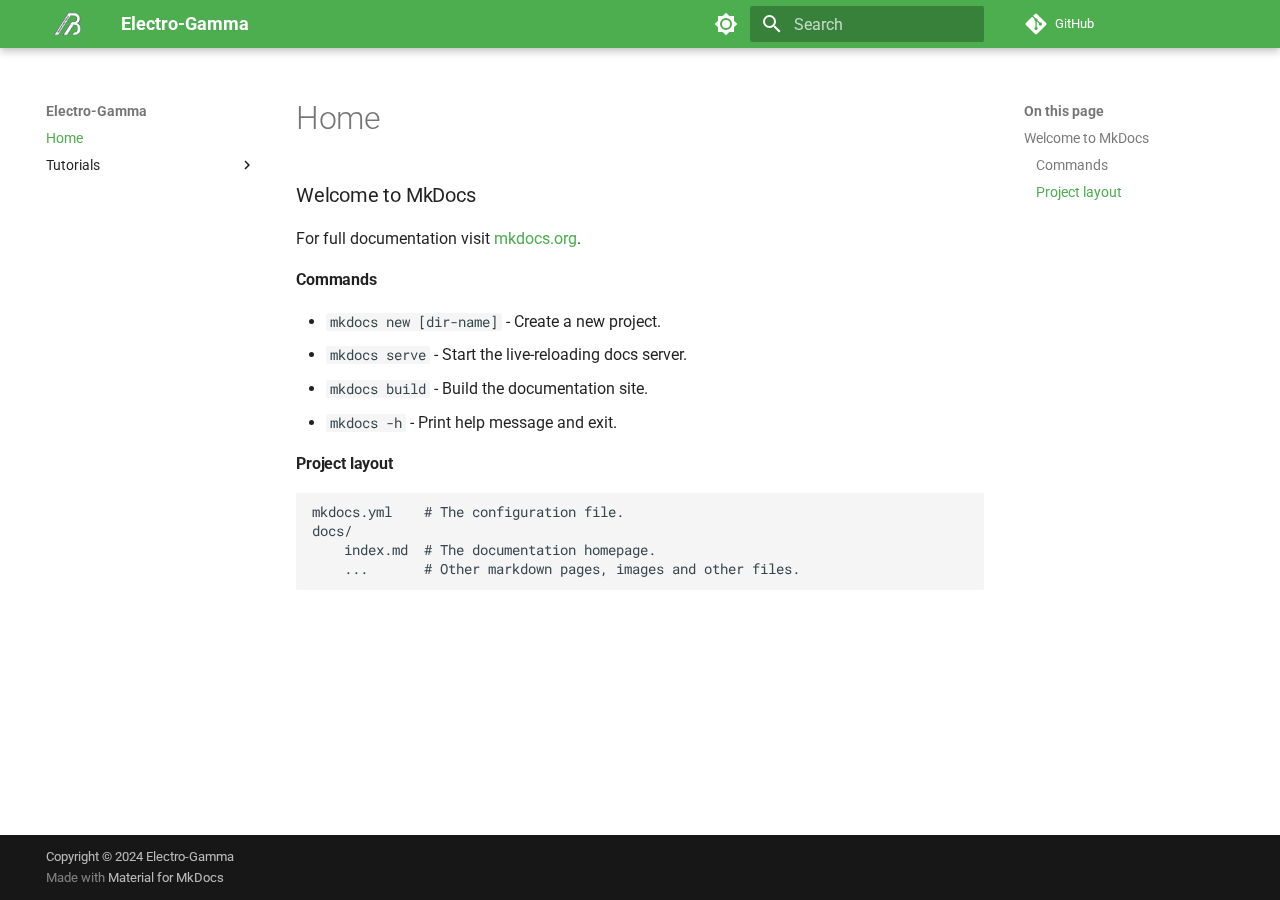
==== index.html @ 15867db7 "Deployed a16e84d with MkDocs version: 1.6.1" ====
<!doctype html>
<html lang="en" class="no-js">
  <head>
    
      <meta charset="utf-8">
      <meta name="viewport" content="width=device-width,initial-scale=1">
      
        <meta name="description" content="Linux ,Open Source Software ,Open Source Hardware and Electronic.">
      
      
        <meta name="author" content="Moon3ix">
      
      
      
      
        <link rel="next" href="Tutorials/Router-Scripts/">
      
      
      <link rel="icon" href="/Electro-Gamma/assets/logo.png">
      <meta name="generator" content="mkdocs-1.6.1, mkdocs-material-9.5.18">
    
    
      
        <title>Electro-Gamma</title>
      
    
    
      <link rel="stylesheet" href="assets/stylesheets/main.66ac8b77.min.css">
      
        
        <link rel="stylesheet" href="assets/stylesheets/palette.06af60db.min.css">
      
      


    
    
      
    
    
      
        
        
        <link rel="preconnect" href="https://fonts.gstatic.com" crossorigin>
        <link rel="stylesheet" href="https://fonts.googleapis.com/css?family=Roboto:300,300i,400,400i,700,700i%7CRoboto+Mono:400,400i,700,700i&display=fallback">
        <style>:root{--md-text-font:"Roboto";--md-code-font:"Roboto Mono"}</style>
      
    
    
      <link rel="stylesheet" href="stylesheets/extra.css">
    
    <script>__md_scope=new URL(".",location),__md_hash=e=>[...e].reduce((e,_)=>(e<<5)-e+_.charCodeAt(0),0),__md_get=(e,_=localStorage,t=__md_scope)=>JSON.parse(_.getItem(t.pathname+"."+e)),__md_set=(e,_,t=localStorage,a=__md_scope)=>{try{t.setItem(a.pathname+"."+e,JSON.stringify(_))}catch(e){}}</script>
    
      

    
    
    
  </head>
  
  
    
    
      
    
    
    
    
    <body dir="ltr" data-md-color-scheme="default" data-md-color-primary="green" data-md-color-accent="indigo">
  
    
    <input class="md-toggle" data-md-toggle="drawer" type="checkbox" id="__drawer" autocomplete="off">
    <input class="md-toggle" data-md-toggle="search" type="checkbox" id="__search" autocomplete="off">
    <label class="md-overlay" for="__drawer"></label>
    <div data-md-component="skip">
      
        
        <a href="#welcome_to_mkdocs" class="md-skip">
          Skip to content
        </a>
      
    </div>
    <div data-md-component="announce">
      
    </div>
    
    
      

  

<header class="md-header md-header--shadow" data-md-component="header">
  <nav class="md-header__inner md-grid" aria-label="Header">
    <a href="." title="Electro-Gamma" class="md-header__button md-logo" aria-label="Electro-Gamma" data-md-component="logo">
      
  <img src="/Electro-Gamma/assets/logo-white.png" alt="logo">

    </a>
    <label class="md-header__button md-icon" for="__drawer">
      
      <svg xmlns="http://www.w3.org/2000/svg" viewBox="0 0 24 24"><path d="M3 6h18v2H3V6m0 5h18v2H3v-2m0 5h18v2H3v-2Z"/></svg>
    </label>
    <div class="md-header__title" data-md-component="header-title">
      <div class="md-header__ellipsis">
        <div class="md-header__topic">
          <span class="md-ellipsis">
            Electro-Gamma
          </span>
        </div>
        <div class="md-header__topic" data-md-component="header-topic">
          <span class="md-ellipsis">
            
              Home
            
          </span>
        </div>
      </div>
    </div>
    
      
        <form class="md-header__option" data-md-component="palette">
  
    
    
    
    <input class="md-option" data-md-color-media="" data-md-color-scheme="default" data-md-color-primary="green" data-md-color-accent="indigo"  aria-label="Switch to dark mode"  type="radio" name="__palette" id="__palette_0">
    
      <label class="md-header__button md-icon" title="Switch to dark mode" for="__palette_1" hidden>
        <svg xmlns="http://www.w3.org/2000/svg" viewBox="0 0 24 24"><path d="M12 8a4 4 0 0 0-4 4 4 4 0 0 0 4 4 4 4 0 0 0 4-4 4 4 0 0 0-4-4m0 10a6 6 0 0 1-6-6 6 6 0 0 1 6-6 6 6 0 0 1 6 6 6 6 0 0 1-6 6m8-9.31V4h-4.69L12 .69 8.69 4H4v4.69L.69 12 4 15.31V20h4.69L12 23.31 15.31 20H20v-4.69L23.31 12 20 8.69Z"/></svg>
      </label>
    
  
    
    
    
    <input class="md-option" data-md-color-media="" data-md-color-scheme="slate" data-md-color-primary="green" data-md-color-accent="amber"  aria-label="Switch to light mode"  type="radio" name="__palette" id="__palette_1">
    
      <label class="md-header__button md-icon" title="Switch to light mode" for="__palette_0" hidden>
        <svg xmlns="http://www.w3.org/2000/svg" viewBox="0 0 24 24"><path d="M12 18c-.89 0-1.74-.2-2.5-.55C11.56 16.5 13 14.42 13 12c0-2.42-1.44-4.5-3.5-5.45C10.26 6.2 11.11 6 12 6a6 6 0 0 1 6 6 6 6 0 0 1-6 6m8-9.31V4h-4.69L12 .69 8.69 4H4v4.69L.69 12 4 15.31V20h4.69L12 23.31 15.31 20H20v-4.69L23.31 12 20 8.69Z"/></svg>
      </label>
    
  
</form>
      
    
    
      <script>var media,input,key,value,palette=__md_get("__palette");if(palette&&palette.color){"(prefers-color-scheme)"===palette.color.media&&(media=matchMedia("(prefers-color-scheme: light)"),input=document.querySelector(media.matches?"[data-md-color-media='(prefers-color-scheme: light)']":"[data-md-color-media='(prefers-color-scheme: dark)']"),palette.color.media=input.getAttribute("data-md-color-media"),palette.color.scheme=input.getAttribute("data-md-color-scheme"),palette.color.primary=input.getAttribute("data-md-color-primary"),palette.color.accent=input.getAttribute("data-md-color-accent"));for([key,value]of Object.entries(palette.color))document.body.setAttribute("data-md-color-"+key,value)}</script>
    
    
    
      <label class="md-header__button md-icon" for="__search">
        
        <svg xmlns="http://www.w3.org/2000/svg" viewBox="0 0 24 24"><path d="M9.5 3A6.5 6.5 0 0 1 16 9.5c0 1.61-.59 3.09-1.56 4.23l.27.27h.79l5 5-1.5 1.5-5-5v-.79l-.27-.27A6.516 6.516 0 0 1 9.5 16 6.5 6.5 0 0 1 3 9.5 6.5 6.5 0 0 1 9.5 3m0 2C7 5 5 7 5 9.5S7 14 9.5 14 14 12 14 9.5 12 5 9.5 5Z"/></svg>
      </label>
      <div class="md-search" data-md-component="search" role="dialog">
  <label class="md-search__overlay" for="__search"></label>
  <div class="md-search__inner" role="search">
    <form class="md-search__form" name="search">
      <input type="text" class="md-search__input" name="query" aria-label="Search" placeholder="Search" autocapitalize="off" autocorrect="off" autocomplete="off" spellcheck="false" data-md-component="search-query" required>
      <label class="md-search__icon md-icon" for="__search">
        
        <svg xmlns="http://www.w3.org/2000/svg" viewBox="0 0 24 24"><path d="M9.5 3A6.5 6.5 0 0 1 16 9.5c0 1.61-.59 3.09-1.56 4.23l.27.27h.79l5 5-1.5 1.5-5-5v-.79l-.27-.27A6.516 6.516 0 0 1 9.5 16 6.5 6.5 0 0 1 3 9.5 6.5 6.5 0 0 1 9.5 3m0 2C7 5 5 7 5 9.5S7 14 9.5 14 14 12 14 9.5 12 5 9.5 5Z"/></svg>
        
        <svg xmlns="http://www.w3.org/2000/svg" viewBox="0 0 24 24"><path d="M20 11v2H8l5.5 5.5-1.42 1.42L4.16 12l7.92-7.92L13.5 5.5 8 11h12Z"/></svg>
      </label>
      <nav class="md-search__options" aria-label="Search">
        
        <button type="reset" class="md-search__icon md-icon" title="Clear" aria-label="Clear" tabindex="-1">
          
          <svg xmlns="http://www.w3.org/2000/svg" viewBox="0 0 24 24"><path d="M19 6.41 17.59 5 12 10.59 6.41 5 5 6.41 10.59 12 5 17.59 6.41 19 12 13.41 17.59 19 19 17.59 13.41 12 19 6.41Z"/></svg>
        </button>
      </nav>
      
    </form>
    <div class="md-search__output">
      <div class="md-search__scrollwrap" data-md-scrollfix>
        <div class="md-search-result" data-md-component="search-result">
          <div class="md-search-result__meta">
            Initializing search
          </div>
          <ol class="md-search-result__list" role="presentation"></ol>
        </div>
      </div>
    </div>
  </div>
</div>
    
    
      <div class="md-header__source">
        <a href="https://github.com/Electro-Gamma/" title="Go to repository" class="md-source" data-md-component="source">
  <div class="md-source__icon md-icon">
    
    <svg xmlns="http://www.w3.org/2000/svg" viewBox="0 0 448 512"><!--! Font Awesome Free 6.5.2 by @fontawesome - https://fontawesome.com License - https://fontawesome.com/license/free (Icons: CC BY 4.0, Fonts: SIL OFL 1.1, Code: MIT License) Copyright 2024 Fonticons, Inc.--><path d="M439.55 236.05 244 40.45a28.87 28.87 0 0 0-40.81 0l-40.66 40.63 51.52 51.52c27.06-9.14 52.68 16.77 43.39 43.68l49.66 49.66c34.23-11.8 61.18 31 35.47 56.69-26.49 26.49-70.21-2.87-56-37.34L240.22 199v121.85c25.3 12.54 22.26 41.85 9.08 55a34.34 34.34 0 0 1-48.55 0c-17.57-17.6-11.07-46.91 11.25-56v-123c-20.8-8.51-24.6-30.74-18.64-45L142.57 101 8.45 235.14a28.86 28.86 0 0 0 0 40.81l195.61 195.6a28.86 28.86 0 0 0 40.8 0l194.69-194.69a28.86 28.86 0 0 0 0-40.81z"/></svg>
  </div>
  <div class="md-source__repository">
    GitHub
  </div>
</a>
      </div>
    
  </nav>
  
</header>
    
    <div class="md-container" data-md-component="container">
      
      
        
          
        
      
      <main class="md-main" data-md-component="main">
        <div class="md-main__inner md-grid">
          
            
              
              <div class="md-sidebar md-sidebar--primary" data-md-component="sidebar" data-md-type="navigation" >
                <div class="md-sidebar__scrollwrap">
                  <div class="md-sidebar__inner">
                    



<nav class="md-nav md-nav--primary" aria-label="Navigation" data-md-level="0">
  <label class="md-nav__title" for="__drawer">
    <a href="." title="Electro-Gamma" class="md-nav__button md-logo" aria-label="Electro-Gamma" data-md-component="logo">
      
  <img src="/Electro-Gamma/assets/logo-white.png" alt="logo">

    </a>
    Electro-Gamma
  </label>
  
    <div class="md-nav__source">
      <a href="https://github.com/Electro-Gamma/" title="Go to repository" class="md-source" data-md-component="source">
  <div class="md-source__icon md-icon">
    
    <svg xmlns="http://www.w3.org/2000/svg" viewBox="0 0 448 512"><!--! Font Awesome Free 6.5.2 by @fontawesome - https://fontawesome.com License - https://fontawesome.com/license/free (Icons: CC BY 4.0, Fonts: SIL OFL 1.1, Code: MIT License) Copyright 2024 Fonticons, Inc.--><path d="M439.55 236.05 244 40.45a28.87 28.87 0 0 0-40.81 0l-40.66 40.63 51.52 51.52c27.06-9.14 52.68 16.77 43.39 43.68l49.66 49.66c34.23-11.8 61.18 31 35.47 56.69-26.49 26.49-70.21-2.87-56-37.34L240.22 199v121.85c25.3 12.54 22.26 41.85 9.08 55a34.34 34.34 0 0 1-48.55 0c-17.57-17.6-11.07-46.91 11.25-56v-123c-20.8-8.51-24.6-30.74-18.64-45L142.57 101 8.45 235.14a28.86 28.86 0 0 0 0 40.81l195.61 195.6a28.86 28.86 0 0 0 40.8 0l194.69-194.69a28.86 28.86 0 0 0 0-40.81z"/></svg>
  </div>
  <div class="md-source__repository">
    GitHub
  </div>
</a>
    </div>
  
  <ul class="md-nav__list" data-md-scrollfix>
    
      
      
  
  
    
  
  
  
    <li class="md-nav__item md-nav__item--active">
      
      <input class="md-nav__toggle md-toggle" type="checkbox" id="__toc">
      
      
      
        <label class="md-nav__link md-nav__link--active" for="__toc">
          
  
  <span class="md-ellipsis">
    Home
  </span>
  

          <span class="md-nav__icon md-icon"></span>
        </label>
      
      <a href="." class="md-nav__link md-nav__link--active">
        
  
  <span class="md-ellipsis">
    Home
  </span>
  

      </a>
      
        

  

<nav class="md-nav md-nav--secondary" aria-label="On this page">
  
  
  
  
    <label class="md-nav__title" for="__toc">
      <span class="md-nav__icon md-icon"></span>
      On this page
    </label>
    <ul class="md-nav__list" data-md-component="toc" data-md-scrollfix>
      
        <li class="md-nav__item">
  <a href="#welcome_to_mkdocs" class="md-nav__link">
    <span class="md-ellipsis">
      Welcome to MkDocs
    </span>
  </a>
  
    <nav class="md-nav" aria-label="Welcome to MkDocs">
      <ul class="md-nav__list">
        
          <li class="md-nav__item">
  <a href="#commands" class="md-nav__link">
    <span class="md-ellipsis">
      Commands
    </span>
  </a>
  
</li>
        
          <li class="md-nav__item">
  <a href="#project_layout" class="md-nav__link">
    <span class="md-ellipsis">
      Project layout
    </span>
  </a>
  
</li>
        
      </ul>
    </nav>
  
</li>
      
    </ul>
  
</nav>
      
    </li>
  

    
      
      
  
  
  
  
    
    
      
        
      
    
    
    
    <li class="md-nav__item md-nav__item--nested">
      
        
        
        <input class="md-nav__toggle md-toggle " type="checkbox" id="__nav_2" >
        
          
          <label class="md-nav__link" for="__nav_2" id="__nav_2_label" tabindex="0">
            
  
  <span class="md-ellipsis">
    Tutorials
  </span>
  

            <span class="md-nav__icon md-icon"></span>
          </label>
        
        <nav class="md-nav" data-md-level="1" aria-labelledby="__nav_2_label" aria-expanded="false">
          <label class="md-nav__title" for="__nav_2">
            <span class="md-nav__icon md-icon"></span>
            Tutorials
          </label>
          <ul class="md-nav__list" data-md-scrollfix>
            
              
                
  
  
  
  
    <li class="md-nav__item">
      <a href="Tutorials/Router-Scripts/" class="md-nav__link">
        
  
  <span class="md-ellipsis">
    Router-Scripts
  </span>
  

      </a>
    </li>
  

              
            
          </ul>
        </nav>
      
    </li>
  

    
  </ul>
</nav>
                  </div>
                </div>
              </div>
            
            
              
              <div class="md-sidebar md-sidebar--secondary" data-md-component="sidebar" data-md-type="toc" >
                <div class="md-sidebar__scrollwrap">
                  <div class="md-sidebar__inner">
                    

  

<nav class="md-nav md-nav--secondary" aria-label="On this page">
  
  
  
  
    <label class="md-nav__title" for="__toc">
      <span class="md-nav__icon md-icon"></span>
      On this page
    </label>
    <ul class="md-nav__list" data-md-component="toc" data-md-scrollfix>
      
        <li class="md-nav__item">
  <a href="#welcome_to_mkdocs" class="md-nav__link">
    <span class="md-ellipsis">
      Welcome to MkDocs
    </span>
  </a>
  
    <nav class="md-nav" aria-label="Welcome to MkDocs">
      <ul class="md-nav__list">
        
          <li class="md-nav__item">
  <a href="#commands" class="md-nav__link">
    <span class="md-ellipsis">
      Commands
    </span>
  </a>
  
</li>
        
          <li class="md-nav__item">
  <a href="#project_layout" class="md-nav__link">
    <span class="md-ellipsis">
      Project layout
    </span>
  </a>
  
</li>
        
      </ul>
    </nav>
  
</li>
      
    </ul>
  
</nav>
                  </div>
                </div>
              </div>
            
          
          
            <div class="md-content" data-md-component="content">
              <article class="md-content__inner md-typeset">
                
                  

  
  


  <h1>Home</h1>

<div><h3 id="welcome_to_mkdocs">Welcome to MkDocs<a class="headerlink" href="#welcome_to_mkdocs" title="Permanent link">⚓︎</a></h3>
<p>For full documentation visit <a href="https://www.mkdocs.org">mkdocs.org</a>.</p>
<h4 id="commands">Commands<a class="headerlink" href="#commands" title="Permanent link">⚓︎</a></h4>
<ul>
<li><code>mkdocs new [dir-name]</code> - Create a new project.</li>
<li><code>mkdocs serve</code> - Start the live-reloading docs server.</li>
<li><code>mkdocs build</code> - Build the documentation site.</li>
<li><code>mkdocs -h</code> - Print help message and exit.</li>
</ul>
<h4 id="project_layout">Project layout<a class="headerlink" href="#project_layout" title="Permanent link">⚓︎</a></h4>
<div class="highlight"><pre><span></span><code>mkdocs.yml    # The configuration file.
docs/
    index.md  # The documentation homepage.
    ...       # Other markdown pages, images and other files.
</code></pre></div></div>












                
              </article>
            </div>
          
          
<script>var target=document.getElementById(location.hash.slice(1));target&&target.name&&(target.checked=target.name.startsWith("__tabbed_"))</script>
        </div>
        
      </main>
      
        <footer class="md-footer">
  
  <div class="md-footer-meta md-typeset">
    <div class="md-footer-meta__inner md-grid">
      <div class="md-copyright">
  
    <div class="md-copyright__highlight">
      Copyright &copy; 2024 Electro-Gamma
    </div>
  
  
    Made with
    <a href="https://squidfunk.github.io/mkdocs-material/" target="_blank" rel="noopener">
      Material for MkDocs
    </a>
  
</div>
      
    </div>
  </div>
</footer>
      
    </div>
    <div class="md-dialog" data-md-component="dialog">
      <div class="md-dialog__inner md-typeset"></div>
    </div>
    
    
    <script id="__config" type="application/json">{"base": ".", "features": ["navigation.instant", "navigation.indexes"], "search": "assets/javascripts/workers/search.b8dbb3d2.min.js", "translations": {"clipboard.copied": "Copied to clipboard", "clipboard.copy": "Copy to clipboard", "search.result.more.one": "1 more on this page", "search.result.more.other": "# more on this page", "search.result.none": "No matching documents", "search.result.one": "1 matching document", "search.result.other": "# matching documents", "search.result.placeholder": "Type to start searching", "search.result.term.missing": "Missing", "select.version": "Select version"}}</script>
    
    
      <script src="assets/javascripts/bundle.3220b9d7.min.js"></script>
      
    
  </body>
</html>
---- assets/stylesheets/main.66ac8b77.min.css ----
@charset "UTF-8";html{-webkit-text-size-adjust:none;-moz-text-size-adjust:none;text-size-adjust:none;box-sizing:border-box}*,:after,:before{box-sizing:inherit}@media (prefers-reduced-motion){*,:after,:before{transition:none!important}}body{margin:0}a,button,input,label{-webkit-tap-highlight-color:transparent}a{color:inherit;text-decoration:none}hr{border:0;box-sizing:initial;display:block;height:.05rem;overflow:visible;padding:0}small{font-size:80%}sub,sup{line-height:1em}img{border-style:none}table{border-collapse:initial;border-spacing:0}td,th{font-weight:400;vertical-align:top}button{background:#0000;border:0;font-family:inherit;font-size:inherit;margin:0;padding:0}input{border:0;outline:none}:root{--md-primary-fg-color:#4051b5;--md-primary-fg-color--light:#5d6cc0;--md-primary-fg-color--dark:#303fa1;--md-primary-bg-color:#fff;--md-primary-bg-color--light:#ffffffb3;--md-accent-fg-color:#526cfe;--md-accent-fg-color--transparent:#526cfe1a;--md-accent-bg-color:#fff;--md-accent-bg-color--light:#ffffffb3}[data-md-color-scheme=default]{color-scheme:light}[data-md-color-scheme=default] img[src$="#gh-dark-mode-only"],[data-md-color-scheme=default] img[src$="#only-dark"]{display:none}:root,[data-md-color-scheme=default]{--md-hue:225deg;--md-default-fg-color:#000000de;--md-default-fg-color--light:#0000008a;--md-default-fg-color--lighter:#00000052;--md-default-fg-color--lightest:#00000012;--md-default-bg-color:#fff;--md-default-bg-color--light:#ffffffb3;--md-default-bg-color--lighter:#ffffff4d;--md-default-bg-color--lightest:#ffffff1f;--md-code-fg-color:#36464e;--md-code-bg-color:#f5f5f5;--md-code-hl-color:#4287ff;--md-code-hl-color--light:#4287ff1a;--md-code-hl-number-color:#d52a2a;--md-code-hl-special-color:#db1457;--md-code-hl-function-color:#a846b9;--md-code-hl-constant-color:#6e59d9;--md-code-hl-keyword-color:#3f6ec6;--md-code-hl-string-color:#1c7d4d;--md-code-hl-name-color:var(--md-code-fg-color);--md-code-hl-operator-color:var(--md-default-fg-color--light);--md-code-hl-punctuation-color:var(--md-default-fg-color--light);--md-code-hl-comment-color:var(--md-default-fg-color--light);--md-code-hl-generic-color:var(--md-default-fg-color--light);--md-code-hl-variable-color:var(--md-default-fg-color--light);--md-typeset-color:var(--md-default-fg-color);--md-typeset-a-color:var(--md-primary-fg-color);--md-typeset-del-color:#f5503d26;--md-typeset-ins-color:#0bd57026;--md-typeset-kbd-color:#fafafa;--md-typeset-kbd-accent-color:#fff;--md-typeset-kbd-border-color:#b8b8b8;--md-typeset-mark-color:#ffff0080;--md-typeset-table-color:#0000001f;--md-typeset-table-color--light:rgba(0,0,0,.035);--md-admonition-fg-color:var(--md-default-fg-color);--md-admonition-bg-color:var(--md-default-bg-color);--md-warning-fg-color:#000000de;--md-warning-bg-color:#ff9;--md-footer-fg-color:#fff;--md-footer-fg-color--light:#ffffffb3;--md-footer-fg-color--lighter:#ffffff73;--md-footer-bg-color:#000000de;--md-footer-bg-color--dark:#00000052;--md-shadow-z1:0 0.2rem 0.5rem #0000000d,0 0 0.05rem #0000001a;--md-shadow-z2:0 0.2rem 0.5rem #0000001a,0 0 0.05rem #00000040;--md-shadow-z3:0 0.2rem 0.5rem #0003,0 0 0.05rem #00000059}.md-icon svg{fill:currentcolor;display:block;height:1.2rem;width:1.2rem}body{-webkit-font-smoothing:antialiased;-moz-osx-font-smoothing:grayscale;--md-text-font-family:var(--md-text-font,_),-apple-system,BlinkMacSystemFont,Helvetica,Arial,sans-serif;--md-code-font-family:var(--md-code-font,_),SFMono-Regular,Consolas,Menlo,monospace}aside,body,input{font-feature-settings:"kern","liga";color:var(--md-typeset-color);font-family:var(--md-text-font-family)}code,kbd,pre{font-feature-settings:"kern";font-family:var(--md-code-font-family)}:root{--md-typeset-table-sort-icon:url('data:image/svg+xml;charset=utf-8,<svg xmlns="http://www.w3.org/2000/svg" viewBox="0 0 24 24"><path d="m18 21-4-4h3V7h-3l4-4 4 4h-3v10h3M2 19v-2h10v2M2 13v-2h7v2M2 7V5h4v2H2Z"/></svg>');--md-typeset-table-sort-icon--asc:url('data:image/svg+xml;charset=utf-8,<svg xmlns="http://www.w3.org/2000/svg" viewBox="0 0 24 24"><path d="M19 17h3l-4 4-4-4h3V3h2M2 17h10v2H2M6 5v2H2V5m0 6h7v2H2v-2Z"/></svg>');--md-typeset-table-sort-icon--desc:url('data:image/svg+xml;charset=utf-8,<svg xmlns="http://www.w3.org/2000/svg" viewBox="0 0 24 24"><path d="M19 7h3l-4-4-4 4h3v14h2M2 17h10v2H2M6 5v2H2V5m0 6h7v2H2v-2Z"/></svg>')}.md-typeset{-webkit-print-color-adjust:exact;color-adjust:exact;font-size:.8rem;line-height:1.6}@media print{.md-typeset{font-size:.68rem}}.md-typeset blockquote,.md-typeset dl,.md-typeset figure,.md-typeset ol,.md-typeset pre,.md-typeset ul{margin-bottom:1em;margin-top:1em}.md-typeset h1{color:var(--md-default-fg-color--light);font-size:2em;line-height:1.3;margin:0 0 1.25em}.md-typeset h1,.md-typeset h2{font-weight:300;letter-spacing:-.01em}.md-typeset h2{font-size:1.5625em;line-height:1.4;margin:1.6em 0 .64em}.md-typeset h3{font-size:1.25em;font-weight:400;letter-spacing:-.01em;line-height:1.5;margin:1.6em 0 .8em}.md-typeset h2+h3{margin-top:.8em}.md-typeset h4{font-weight:700;letter-spacing:-.01em;margin:1em 0}.md-typeset h5,.md-typeset h6{color:var(--md-default-fg-color--light);font-size:.8em;font-weight:700;letter-spacing:-.01em;margin:1.25em 0}.md-typeset h5{text-transform:uppercase}.md-typeset hr{border-bottom:.05rem solid var(--md-default-fg-color--lightest);display:flow-root;margin:1.5em 0}.md-typeset a{color:var(--md-typeset-a-color);word-break:break-word}.md-typeset a,.md-typeset a:before{transition:color 125ms}.md-typeset a:focus,.md-typeset a:hover{color:var(--md-accent-fg-color)}.md-typeset a:focus code,.md-typeset a:hover code{background-color:var(--md-accent-fg-color--transparent)}.md-typeset a code{color:currentcolor;transition:background-color 125ms}.md-typeset a.focus-visible{outline-color:var(--md-accent-fg-color);outline-offset:.2rem}.md-typeset code,.md-typeset kbd,.md-typeset pre{color:var(--md-code-fg-color);direction:ltr;font-variant-ligatures:none}@media print{.md-typeset code,.md-typeset kbd,.md-typeset pre{white-space:pre-wrap}}.md-typeset code{background-color:var(--md-code-bg-color);border-radius:.1rem;-webkit-box-decoration-break:clone;box-decoration-break:clone;font-size:.85em;padding:0 .2941176471em;word-break:break-word}.md-typeset code:not(.focus-visible){-webkit-tap-highlight-color:transparent;outline:none}.md-typeset pre{display:flow-root;line-height:1.4;position:relative}.md-typeset pre>code{-webkit-box-decoration-break:slice;box-decoration-break:slice;box-shadow:none;display:block;margin:0;outline-color:var(--md-accent-fg-color);overflow:auto;padding:.7720588235em 1.1764705882em;scrollbar-color:var(--md-default-fg-color--lighter) #0000;scrollbar-width:thin;touch-action:auto;word-break:normal}.md-typeset pre>code:hover{scrollbar-color:var(--md-accent-fg-color) #0000}.md-typeset pre>code::-webkit-scrollbar{height:.2rem;width:.2rem}.md-typeset pre>code::-webkit-scrollbar-thumb{background-color:var(--md-default-fg-color--lighter)}.md-typeset pre>code::-webkit-scrollbar-thumb:hover{background-color:var(--md-accent-fg-color)}.md-typeset kbd{background-color:var(--md-typeset-kbd-color);border-radius:.1rem;box-shadow:0 .1rem 0 .05rem var(--md-typeset-kbd-border-color),0 .1rem 0 var(--md-typeset-kbd-border-color),0 -.1rem .2rem var(--md-typeset-kbd-accent-color) inset;color:var(--md-default-fg-color);display:inline-block;font-size:.75em;padding:0 .6666666667em;vertical-align:text-top;word-break:break-word}.md-typeset mark{background-color:var(--md-typeset-mark-color);-webkit-box-decoration-break:clone;box-decoration-break:clone;color:inherit;word-break:break-word}.md-typeset abbr{border-bottom:.05rem dotted var(--md-default-fg-color--light);cursor:help;text-decoration:none}.md-typeset small{opacity:.75}[dir=ltr] .md-typeset sub,[dir=ltr] .md-typeset sup{margin-left:.078125em}[dir=rtl] .md-typeset sub,[dir=rtl] .md-typeset sup{margin-right:.078125em}[dir=ltr] .md-typeset blockquote{padding-left:.6rem}[dir=rtl] .md-typeset blockquote{padding-right:.6rem}[dir=ltr] .md-typeset blockquote{border-left:.2rem solid var(--md-default-fg-color--lighter)}[dir=rtl] .md-typeset blockquote{border-right:.2rem solid var(--md-default-fg-color--lighter)}.md-typeset blockquote{color:var(--md-default-fg-color--light);margin-left:0;margin-right:0}.md-typeset ul{list-style-type:disc}[dir=ltr] .md-typeset ol,[dir=ltr] .md-typeset ul{margin-left:.625em}[dir=rtl] .md-typeset ol,[dir=rtl] .md-typeset ul{margin-right:.625em}.md-typeset ol,.md-typeset ul{padding:0}.md-typeset ol:not([hidden]),.md-typeset ul:not([hidden]){display:flow-root}.md-typeset ol ol,.md-typeset ul ol{list-style-type:lower-alpha}.md-typeset ol ol ol,.md-typeset ul ol ol{list-style-type:lower-roman}[dir=ltr] .md-typeset ol li,[dir=ltr] .md-typeset ul li{margin-left:1.25em}[dir=rtl] .md-typeset ol li,[dir=rtl] .md-typeset ul li{margin-right:1.25em}.md-typeset ol li,.md-typeset ul li{margin-bottom:.5em}.md-typeset ol li blockquote,.md-typeset ol li p,.md-typeset ul li blockquote,.md-typeset ul li p{margin:.5em 0}.md-typeset ol li:last-child,.md-typeset ul li:last-child{margin-bottom:0}[dir=ltr] .md-typeset ol li ol,[dir=ltr] .md-typeset ol li ul,[dir=ltr] .md-typeset ul li ol,[dir=ltr] .md-typeset ul li ul{margin-left:.625em}[dir=rtl] .md-typeset ol li ol,[dir=rtl] .md-typeset ol li ul,[dir=rtl] .md-typeset ul li ol,[dir=rtl] .md-typeset ul li ul{margin-right:.625em}.md-typeset ol li ol,.md-typeset ol li ul,.md-typeset ul li ol,.md-typeset ul li ul{margin-bottom:.5em;margin-top:.5em}[dir=ltr] .md-typeset dd{margin-left:1.875em}[dir=rtl] .md-typeset dd{margin-right:1.875em}.md-typeset dd{margin-bottom:1.5em;margin-top:1em}.md-typeset img,.md-typeset svg,.md-typeset video{height:auto;max-width:100%}.md-typeset img[align=left]{margin:1em 1em 1em 0}.md-typeset img[align=right]{margin:1em 0 1em 1em}.md-typeset img[align]:only-child{margin-top:0}.md-typeset figure{display:flow-root;margin:1em auto;max-width:100%;text-align:center;width:-moz-fit-content;width:fit-content}.md-typeset figure img{display:block;margin:0 auto}.md-typeset figcaption{font-style:italic;margin:1em auto;max-width:24rem}.md-typeset iframe{max-width:100%}.md-typeset table:not([class]){background-color:var(--md-default-bg-color);border:.05rem solid var(--md-typeset-table-color);border-radius:.1rem;display:inline-block;font-size:.64rem;max-width:100%;overflow:auto;touch-action:auto}@media print{.md-typeset table:not([class]){display:table}}.md-typeset table:not([class])+*{margin-top:1.5em}.md-typeset table:not([class]) td>:first-child,.md-typeset table:not([class]) th>:first-child{margin-top:0}.md-typeset table:not([class]) td>:last-child,.md-typeset table:not([class]) th>:last-child{margin-bottom:0}.md-typeset table:not([class]) td:not([align]),.md-typeset table:not([class]) th:not([align]){text-align:left}[dir=rtl] .md-typeset table:not([class]) td:not([align]),[dir=rtl] .md-typeset table:not([class]) th:not([align]){text-align:right}.md-typeset table:not([class]) th{font-weight:700;min-width:5rem;padding:.9375em 1.25em;vertical-align:top}.md-typeset table:not([class]) td{border-top:.05rem solid var(--md-typeset-table-color);padding:.9375em 1.25em;vertical-align:top}.md-typeset table:not([class]) tbody tr{transition:background-color 125ms}.md-typeset table:not([class]) tbody tr:hover{background-color:var(--md-typeset-table-color--light);box-shadow:0 .05rem 0 var(--md-default-bg-color) inset}.md-typeset table:not([class]) a{word-break:normal}.md-typeset table th[role=columnheader]{cursor:pointer}[dir=ltr] .md-typeset table th[role=columnheader]:after{margin-left:.5em}[dir=rtl] .md-typeset table th[role=columnheader]:after{margin-right:.5em}.md-typeset table th[role=columnheader]:after{content:"";display:inline-block;height:1.2em;-webkit-mask-image:var(--md-typeset-table-sort-icon);mask-image:var(--md-typeset-table-sort-icon);-webkit-mask-repeat:no-repeat;mask-repeat:no-repeat;-webkit-mask-size:contain;mask-size:contain;transition:background-color 125ms;vertical-align:text-bottom;width:1.2em}.md-typeset table th[role=columnheader]:hover:after{background-color:var(--md-default-fg-color--lighter)}.md-typeset table th[role=columnheader][aria-sort=ascending]:after{background-color:var(--md-default-fg-color--light);-webkit-mask-image:var(--md-typeset-table-sort-icon--asc);mask-image:var(--md-typeset-table-sort-icon--asc)}.md-typeset table th[role=columnheader][aria-sort=descending]:after{background-color:var(--md-default-fg-color--light);-webkit-mask-image:var(--md-typeset-table-sort-icon--desc);mask-image:var(--md-typeset-table-sort-icon--desc)}.md-typeset__scrollwrap{margin:1em -.8rem;overflow-x:auto;touch-action:auto}.md-typeset__table{display:inline-block;margin-bottom:.5em;padding:0 .8rem}@media print{.md-typeset__table{display:block}}html .md-typeset__table table{display:table;margin:0;overflow:hidden;width:100%}@media screen and (max-width:44.984375em){.md-content__inner>pre{margin:1em -.8rem}.md-content__inner>pre code{border-radius:0}}.md-typeset .md-author{border-radius:100%;display:block;flex-shrink:0;height:1.6rem;overflow:hidden;position:relative;transition:color 125ms,transform 125ms;width:1.6rem}.md-typeset .md-author img{display:block}.md-typeset .md-author--more{background:var(--md-default-fg-color--lightest);color:var(--md-default-fg-color--lighter);font-size:.6rem;font-weight:700;line-height:1.6rem;text-align:center}.md-typeset .md-author--long{height:2.4rem;width:2.4rem}.md-typeset a.md-author{transform:scale(1)}.md-typeset a.md-author img{border-radius:100%;filter:grayscale(100%) opacity(75%);transition:filter 125ms}.md-typeset a.md-author:focus,.md-typeset a.md-author:hover{transform:scale(1.1);z-index:1}.md-typeset a.md-author:focus img,.md-typeset a.md-author:hover img{filter:grayscale(0)}.md-banner{background-color:var(--md-footer-bg-color);color:var(--md-footer-fg-color);overflow:auto}@media print{.md-banner{display:none}}.md-banner--warning{background-color:var(--md-warning-bg-color);color:var(--md-warning-fg-color)}.md-banner__inner{font-size:.7rem;margin:.6rem auto;padding:0 .8rem}[dir=ltr] .md-banner__button{float:right}[dir=rtl] .md-banner__button{float:left}.md-banner__button{color:inherit;cursor:pointer;transition:opacity .25s}.no-js .md-banner__button{display:none}.md-banner__button:hover{opacity:.7}html{font-size:125%;height:100%;overflow-x:hidden}@media screen and (min-width:100em){html{font-size:137.5%}}@media screen and (min-width:125em){html{font-size:150%}}body{background-color:var(--md-default-bg-color);display:flex;flex-direction:column;font-size:.5rem;min-height:100%;position:relative;width:100%}@media print{body{display:block}}@media screen and (max-width:59.984375em){body[data-md-scrolllock]{position:fixed}}.md-grid{margin-left:auto;margin-right:auto;max-width:61rem}.md-container{display:flex;flex-direction:column;flex-grow:1}@media print{.md-container{display:block}}.md-main{flex-grow:1}.md-main__inner{display:flex;height:100%;margin-top:1.5rem}.md-ellipsis{overflow:hidden;text-overflow:ellipsis}.md-toggle{display:none}.md-option{height:0;opacity:0;position:absolute;width:0}.md-option:checked+label:not([hidden]){display:block}.md-option.focus-visible+label{outline-color:var(--md-accent-fg-color);outline-style:auto}.md-skip{background-color:var(--md-default-fg-color);border-radius:.1rem;color:var(--md-default-bg-color);font-size:.64rem;margin:.5rem;opacity:0;outline-color:var(--md-accent-fg-color);padding:.3rem .5rem;position:fixed;transform:translateY(.4rem);z-index:-1}.md-skip:focus{opacity:1;transform:translateY(0);transition:transform .25s cubic-bezier(.4,0,.2,1),opacity 175ms 75ms;z-index:10}@page{margin:25mm}:root{--md-clipboard-icon:url('data:image/svg+xml;charset=utf-8,<svg xmlns="http://www.w3.org/2000/svg" viewBox="0 0 24 24"><path d="M19 21H8V7h11m0-2H8a2 2 0 0 0-2 2v14a2 2 0 0 0 2 2h11a2 2 0 0 0 2-2V7a2 2 0 0 0-2-2m-3-4H4a2 2 0 0 0-2 2v14h2V3h12V1Z"/></svg>')}.md-clipboard{border-radius:.1rem;color:var(--md-default-fg-color--lightest);cursor:pointer;height:1.5em;outline-color:var(--md-accent-fg-color);outline-offset:.1rem;position:absolute;right:.5em;top:.5em;transition:color .25s;width:1.5em;z-index:1}@media print{.md-clipboard{display:none}}.md-clipboard:not(.focus-visible){-webkit-tap-highlight-color:transparent;outline:none}:hover>.md-clipboard{color:var(--md-default-fg-color--light)}.md-clipboard:focus,.md-clipboard:hover{color:var(--md-accent-fg-color)}.md-clipboard:after{background-color:currentcolor;content:"";display:block;height:1.125em;margin:0 auto;-webkit-mask-image:var(--md-clipboard-icon);mask-image:var(--md-clipboard-icon);-webkit-mask-position:center;mask-position:center;-webkit-mask-repeat:no-repeat;mask-repeat:no-repeat;-webkit-mask-size:contain;mask-size:contain;width:1.125em}.md-clipboard--inline{cursor:pointer}.md-clipboard--inline code{transition:color .25s,background-color .25s}.md-clipboard--inline:focus code,.md-clipboard--inline:hover code{background-color:var(--md-accent-fg-color--transparent);color:var(--md-accent-fg-color)}.md-typeset .md-code__content{display:grid}@keyframes consent{0%{opacity:0;transform:translateY(100%)}to{opacity:1;transform:translateY(0)}}@keyframes overlay{0%{opacity:0}to{opacity:1}}.md-consent__overlay{animation:overlay .25s both;-webkit-backdrop-filter:blur(.1rem);backdrop-filter:blur(.1rem);background-color:#0000008a;height:100%;opacity:1;position:fixed;top:0;width:100%;z-index:5}.md-consent__inner{animation:consent .5s cubic-bezier(.1,.7,.1,1) both;background-color:var(--md-default-bg-color);border:0;border-radius:.1rem;bottom:0;box-shadow:0 0 .2rem #0000001a,0 .2rem .4rem #0003;max-height:100%;overflow:auto;padding:0;position:fixed;width:100%;z-index:5}.md-consent__form{padding:.8rem}.md-consent__settings{display:none;margin:1em 0}input:checked+.md-consent__settings{display:block}.md-consent__controls{margin-bottom:.8rem}.md-typeset .md-consent__controls .md-button{display:inline}@media screen and (max-width:44.984375em){.md-typeset .md-consent__controls .md-button{display:block;margin-top:.4rem;text-align:center;width:100%}}.md-consent label{cursor:pointer}.md-content{flex-grow:1;min-width:0}.md-content__inner{margin:0 .8rem 1.2rem;padding-top:.6rem}@media screen and (min-width:76.25em){[dir=ltr] .md-sidebar--primary:not([hidden])~.md-content>.md-content__inner{margin-left:1.2rem}[dir=ltr] .md-sidebar--secondary:not([hidden])~.md-content>.md-content__inner,[dir=rtl] .md-sidebar--primary:not([hidden])~.md-content>.md-content__inner{margin-right:1.2rem}[dir=rtl] .md-sidebar--secondary:not([hidden])~.md-content>.md-content__inner{margin-left:1.2rem}}.md-content__inner:before{content:"";display:block;height:.4rem}.md-content__inner>:last-child{margin-bottom:0}[dir=ltr] .md-content__button{float:right}[dir=rtl] .md-content__button{float:left}[dir=ltr] .md-content__button{margin-left:.4rem}[dir=rtl] .md-content__button{margin-right:.4rem}.md-content__button{margin:.4rem 0;padding:0}@media print{.md-content__button{display:none}}.md-typeset .md-content__button{color:var(--md-default-fg-color--lighter)}.md-content__button svg{display:inline;vertical-align:top}[dir=rtl] .md-content__button svg{transform:scaleX(-1)}[dir=ltr] .md-dialog{right:.8rem}[dir=rtl] .md-dialog{left:.8rem}.md-dialog{background-color:var(--md-default-fg-color);border-radius:.1rem;bottom:.8rem;box-shadow:var(--md-shadow-z3);min-width:11.1rem;opacity:0;padding:.4rem .6rem;pointer-events:none;position:fixed;transform:translateY(100%);transition:transform 0ms .4s,opacity .4s;z-index:4}@media print{.md-dialog{display:none}}.md-dialog--active{opacity:1;pointer-events:auto;transform:translateY(0);transition:transform .4s cubic-bezier(.075,.85,.175,1),opacity .4s}.md-dialog__inner{color:var(--md-default-bg-color);font-size:.7rem}.md-feedback{margin:2em 0 1em;text-align:center}.md-feedback fieldset{border:none;margin:0;padding:0}.md-feedback__title{font-weight:700;margin:1em auto}.md-feedback__inner{position:relative}.md-feedback__list{display:flex;flex-wrap:wrap;place-content:baseline center;position:relative}.md-feedback__list:hover .md-icon:not(:disabled){color:var(--md-default-fg-color--lighter)}:disabled .md-feedback__list{min-height:1.8rem}.md-feedback__icon{color:var(--md-default-fg-color--light);cursor:pointer;flex-shrink:0;margin:0 .1rem;transition:color 125ms}.md-feedback__icon:not(:disabled).md-icon:hover{color:var(--md-accent-fg-color)}.md-feedback__icon:disabled{color:var(--md-default-fg-color--lightest);pointer-events:none}.md-feedback__note{opacity:0;position:relative;transform:translateY(.4rem);transition:transform .4s cubic-bezier(.1,.7,.1,1),opacity .15s}.md-feedback__note>*{margin:0 auto;max-width:16rem}:disabled .md-feedback__note{opacity:1;transform:translateY(0)}.md-footer{background-color:var(--md-footer-bg-color);color:var(--md-footer-fg-color)}@media print{.md-footer{display:none}}.md-footer__inner{justify-content:space-between;overflow:auto;padding:.2rem}.md-footer__inner:not([hidden]){display:flex}.md-footer__link{align-items:end;display:flex;flex-grow:0.01;margin-bottom:.4rem;margin-top:1rem;max-width:100%;outline-color:var(--md-accent-fg-color);overflow:hidden;transition:opacity .25s}.md-footer__link:focus,.md-footer__link:hover{opacity:.7}[dir=rtl] .md-footer__link svg{transform:scaleX(-1)}@media screen and (max-width:44.984375em){.md-footer__link--prev{flex-shrink:0}.md-footer__link--prev .md-footer__title{display:none}}[dir=ltr] .md-footer__link--next{margin-left:auto}[dir=rtl] .md-footer__link--next{margin-right:auto}.md-footer__link--next{text-align:right}[dir=rtl] .md-footer__link--next{text-align:left}.md-footer__title{flex-grow:1;font-size:.9rem;margin-bottom:.7rem;max-width:calc(100% - 2.4rem);padding:0 1rem;white-space:nowrap}.md-footer__button{margin:.2rem;padding:.4rem}.md-footer__direction{font-size:.64rem;opacity:.7}.md-footer-meta{background-color:var(--md-footer-bg-color--dark)}.md-footer-meta__inner{display:flex;flex-wrap:wrap;justify-content:space-between;padding:.2rem}html .md-footer-meta.md-typeset a{color:var(--md-footer-fg-color--light)}html .md-footer-meta.md-typeset a:focus,html .md-footer-meta.md-typeset a:hover{color:var(--md-footer-fg-color)}.md-copyright{color:var(--md-footer-fg-color--lighter);font-size:.64rem;margin:auto .6rem;padding:.4rem 0;width:100%}@media screen and (min-width:45em){.md-copyright{width:auto}}.md-copyright__highlight{color:var(--md-footer-fg-color--light)}.md-social{display:inline-flex;gap:.2rem;margin:0 .4rem;padding:.2rem 0 .6rem}@media screen and (min-width:45em){.md-social{padding:.6rem 0}}.md-social__link{display:inline-block;height:1.6rem;text-align:center;width:1.6rem}.md-social__link:before{line-height:1.9}.md-social__link svg{fill:currentcolor;max-height:.8rem;vertical-align:-25%}.md-typeset .md-button{border:.1rem solid;border-radius:.1rem;color:var(--md-primary-fg-color);cursor:pointer;display:inline-block;font-weight:700;padding:.625em 2em;transition:color 125ms,background-color 125ms,border-color 125ms}.md-typeset .md-button--primary{background-color:var(--md-primary-fg-color);border-color:var(--md-primary-fg-color);color:var(--md-primary-bg-color)}.md-typeset .md-button:focus,.md-typeset .md-button:hover{background-color:var(--md-accent-fg-color);border-color:var(--md-accent-fg-color);color:var(--md-accent-bg-color)}[dir=ltr] .md-typeset .md-input{border-top-left-radius:.1rem}[dir=ltr] .md-typeset .md-input,[dir=rtl] .md-typeset .md-input{border-top-right-radius:.1rem}[dir=rtl] .md-typeset .md-input{border-top-left-radius:.1rem}.md-typeset .md-input{border-bottom:.1rem solid var(--md-default-fg-color--lighter);box-shadow:var(--md-shadow-z1);font-size:.8rem;height:1.8rem;padding:0 .6rem;transition:border .25s,box-shadow .25s}.md-typeset .md-input:focus,.md-typeset .md-input:hover{border-bottom-color:var(--md-accent-fg-color);box-shadow:var(--md-shadow-z2)}.md-typeset .md-input--stretch{width:100%}.md-header{background-color:var(--md-primary-fg-color);box-shadow:0 0 .2rem #0000,0 .2rem .4rem #0000;color:var(--md-primary-bg-color);display:block;left:0;position:sticky;right:0;top:0;z-index:4}@media print{.md-header{display:none}}.md-header[hidden]{transform:translateY(-100%);transition:transform .25s cubic-bezier(.8,0,.6,1),box-shadow .25s}.md-header--shadow{box-shadow:0 0 .2rem #0000001a,0 .2rem .4rem #0003;transition:transform .25s cubic-bezier(.1,.7,.1,1),box-shadow .25s}.md-header__inner{align-items:center;display:flex;padding:0 .2rem}.md-header__button{color:currentcolor;cursor:pointer;margin:.2rem;outline-color:var(--md-accent-fg-color);padding:.4rem;position:relative;transition:opacity .25s;vertical-align:middle;z-index:1}.md-header__button:hover{opacity:.7}.md-header__button:not([hidden]){display:inline-block}.md-header__button:not(.focus-visible){-webkit-tap-highlight-color:transparent;outline:none}.md-header__button.md-logo{margin:.2rem;padding:.4rem}@media screen and (max-width:76.234375em){.md-header__button.md-logo{display:none}}.md-header__button.md-logo img,.md-header__button.md-logo svg{fill:currentcolor;display:block;height:1.2rem;width:auto}@media screen and (min-width:60em){.md-header__button[for=__search]{display:none}}.no-js .md-header__button[for=__search]{display:none}[dir=rtl] .md-header__button[for=__search] svg{transform:scaleX(-1)}@media screen and (min-width:76.25em){.md-header__button[for=__drawer]{display:none}}.md-header__topic{display:flex;max-width:100%;position:absolute;transition:transform .4s cubic-bezier(.1,.7,.1,1),opacity .15s;white-space:nowrap}.md-header__topic+.md-header__topic{opacity:0;pointer-events:none;transform:translateX(1.25rem);transition:transform .4s cubic-bezier(1,.7,.1,.1),opacity .15s;z-index:-1}[dir=rtl] .md-header__topic+.md-header__topic{transform:translateX(-1.25rem)}.md-header__topic:first-child{font-weight:700}[dir=ltr] .md-header__title{margin-left:1rem;margin-right:.4rem}[dir=rtl] .md-header__title{margin-left:.4rem;margin-right:1rem}.md-header__title{flex-grow:1;font-size:.9rem;height:2.4rem;line-height:2.4rem}.md-header__title--active .md-header__topic{opacity:0;pointer-events:none;transform:translateX(-1.25rem);transition:transform .4s cubic-bezier(1,.7,.1,.1),opacity .15s;z-index:-1}[dir=rtl] .md-header__title--active .md-header__topic{transform:translateX(1.25rem)}.md-header__title--active .md-header__topic+.md-header__topic{opacity:1;pointer-events:auto;transform:translateX(0);transition:transform .4s cubic-bezier(.1,.7,.1,1),opacity .15s;z-index:0}.md-header__title>.md-header__ellipsis{height:100%;position:relative;width:100%}.md-header__option{display:flex;flex-shrink:0;max-width:100%;transition:max-width 0ms .25s,opacity .25s .25s;white-space:nowrap}[data-md-toggle=search]:checked~.md-header .md-header__option{max-width:0;opacity:0;transition:max-width 0ms,opacity 0ms}.md-header__option>input{bottom:0}.md-header__source{display:none}@media screen and (min-width:60em){[dir=ltr] .md-header__source{margin-left:1rem}[dir=rtl] .md-header__source{margin-right:1rem}.md-header__source{display:block;max-width:11.7rem;width:11.7rem}}@media screen and (min-width:76.25em){[dir=ltr] .md-header__source{margin-left:1.4rem}[dir=rtl] .md-header__source{margin-right:1.4rem}}.md-meta{color:var(--md-default-fg-color--light);font-size:.7rem;line-height:1.3}.md-meta__list{display:inline-flex;flex-wrap:wrap;list-style:none;margin:0;padding:0}.md-meta__item:not(:last-child):after{content:"·";margin-left:.2rem;margin-right:.2rem}.md-meta__link{color:var(--md-typeset-a-color)}.md-meta__link:focus,.md-meta__link:hover{color:var(--md-accent-fg-color)}.md-draft{background-color:#ff1744;border-radius:.125em;color:#fff;display:inline-block;font-weight:700;padding-left:.5714285714em;padding-right:.5714285714em}:root{--md-nav-icon--prev:url('data:image/svg+xml;charset=utf-8,<svg xmlns="http://www.w3.org/2000/svg" viewBox="0 0 24 24"><path d="M20 11v2H8l5.5 5.5-1.42 1.42L4.16 12l7.92-7.92L13.5 5.5 8 11h12Z"/></svg>');--md-nav-icon--next:url('data:image/svg+xml;charset=utf-8,<svg xmlns="http://www.w3.org/2000/svg" viewBox="0 0 24 24"><path d="M8.59 16.58 13.17 12 8.59 7.41 10 6l6 6-6 6-1.41-1.42Z"/></svg>');--md-toc-icon:url('data:image/svg+xml;charset=utf-8,<svg xmlns="http://www.w3.org/2000/svg" viewBox="0 0 24 24"><path d="M3 9h14V7H3v2m0 4h14v-2H3v2m0 4h14v-2H3v2m16 0h2v-2h-2v2m0-10v2h2V7h-2m0 6h2v-2h-2v2Z"/></svg>')}.md-nav{font-size:.7rem;line-height:1.3}.md-nav__title{color:var(--md-default-fg-color--light);display:block;font-weight:700;overflow:hidden;padding:0 .6rem;text-overflow:ellipsis}.md-nav__title .md-nav__button{display:none}.md-nav__title .md-nav__button img{height:100%;width:auto}.md-nav__title .md-nav__button.md-logo img,.md-nav__title .md-nav__button.md-logo svg{fill:currentcolor;display:block;height:2.4rem;max-width:100%;object-fit:contain;width:auto}.md-nav__list{list-style:none;margin:0;padding:0}.md-nav__link{align-items:flex-start;display:flex;gap:.4rem;margin-top:.625em;scroll-snap-align:start;transition:color 125ms}.md-nav__link--passed{color:var(--md-default-fg-color--light)}.md-nav__item .md-nav__link--active,.md-nav__item .md-nav__link--active code{color:var(--md-typeset-a-color)}.md-nav__link .md-ellipsis{position:relative}[dir=ltr] .md-nav__link .md-icon:last-child{margin-left:auto}[dir=rtl] .md-nav__link .md-icon:last-child{margin-right:auto}.md-nav__link svg{fill:currentcolor;flex-shrink:0;height:1.3em}.md-nav__link[for]:focus,.md-nav__link[for]:hover,.md-nav__link[href]:focus,.md-nav__link[href]:hover{color:var(--md-accent-fg-color);cursor:pointer}.md-nav__link.focus-visible{outline-color:var(--md-accent-fg-color);outline-offset:.2rem}.md-nav--primary .md-nav__link[for=__toc]{display:none}.md-nav--primary .md-nav__link[for=__toc] .md-icon:after{background-color:currentcolor;display:block;height:100%;-webkit-mask-image:var(--md-toc-icon);mask-image:var(--md-toc-icon);width:100%}.md-nav--primary .md-nav__link[for=__toc]~.md-nav{display:none}.md-nav__container>.md-nav__link{margin-top:0}.md-nav__container>.md-nav__link:first-child{flex-grow:1;min-width:0}.md-nav__icon{flex-shrink:0}.md-nav__source{display:none}@media screen and (max-width:76.234375em){.md-nav--primary,.md-nav--primary .md-nav{background-color:var(--md-default-bg-color);display:flex;flex-direction:column;height:100%;left:0;position:absolute;right:0;top:0;z-index:1}.md-nav--primary .md-nav__item,.md-nav--primary .md-nav__title{font-size:.8rem;line-height:1.5}.md-nav--primary .md-nav__title{background-color:var(--md-default-fg-color--lightest);color:var(--md-default-fg-color--light);cursor:pointer;height:5.6rem;line-height:2.4rem;padding:3rem .8rem .2rem;position:relative;white-space:nowrap}[dir=ltr] .md-nav--primary .md-nav__title .md-nav__icon{left:.4rem}[dir=rtl] .md-nav--primary .md-nav__title .md-nav__icon{right:.4rem}.md-nav--primary .md-nav__title .md-nav__icon{display:block;height:1.2rem;margin:.2rem;position:absolute;top:.4rem;width:1.2rem}.md-nav--primary .md-nav__title .md-nav__icon:after{background-color:currentcolor;content:"";display:block;height:100%;-webkit-mask-image:var(--md-nav-icon--prev);mask-image:var(--md-nav-icon--prev);-webkit-mask-position:center;mask-position:center;-webkit-mask-repeat:no-repeat;mask-repeat:no-repeat;-webkit-mask-size:contain;mask-size:contain;width:100%}.md-nav--primary .md-nav__title~.md-nav__list{background-color:var(--md-default-bg-color);box-shadow:0 .05rem 0 var(--md-default-fg-color--lightest) inset;overflow-y:auto;scroll-snap-type:y mandatory;touch-action:pan-y}.md-nav--primary .md-nav__title~.md-nav__list>:first-child{border-top:0}.md-nav--primary .md-nav__title[for=__drawer]{background-color:var(--md-primary-fg-color);color:var(--md-primary-bg-color);font-weight:700}.md-nav--primary .md-nav__title .md-logo{display:block;left:.2rem;margin:.2rem;padding:.4rem;position:absolute;right:.2rem;top:.2rem}.md-nav--primary .md-nav__list{flex:1}.md-nav--primary .md-nav__item{border-top:.05rem solid var(--md-default-fg-color--lightest)}.md-nav--primary .md-nav__item--active>.md-nav__link{color:var(--md-typeset-a-color)}.md-nav--primary .md-nav__item--active>.md-nav__link:focus,.md-nav--primary .md-nav__item--active>.md-nav__link:hover{color:var(--md-accent-fg-color)}.md-nav--primary .md-nav__link{margin-top:0;padding:.6rem .8rem}.md-nav--primary .md-nav__link svg{margin-top:.1em}.md-nav--primary .md-nav__link>.md-nav__link{padding:0}[dir=ltr] .md-nav--primary .md-nav__link .md-nav__icon{margin-right:-.2rem}[dir=rtl] .md-nav--primary .md-nav__link .md-nav__icon{margin-left:-.2rem}.md-nav--primary .md-nav__link .md-nav__icon{font-size:1.2rem;height:1.2rem;width:1.2rem}.md-nav--primary .md-nav__link .md-nav__icon:after{background-color:currentcolor;content:"";display:block;height:100%;-webkit-mask-image:var(--md-nav-icon--next);mask-image:var(--md-nav-icon--next);-webkit-mask-position:center;mask-position:center;-webkit-mask-repeat:no-repeat;mask-repeat:no-repeat;-webkit-mask-size:contain;mask-size:contain;width:100%}[dir=rtl] .md-nav--primary .md-nav__icon:after{transform:scale(-1)}.md-nav--primary .md-nav--secondary .md-nav{background-color:initial;position:static}[dir=ltr] .md-nav--primary .md-nav--secondary .md-nav .md-nav__link{padding-left:1.4rem}[dir=rtl] .md-nav--primary .md-nav--secondary .md-nav .md-nav__link{padding-right:1.4rem}[dir=ltr] .md-nav--primary .md-nav--secondary .md-nav .md-nav .md-nav__link{padding-left:2rem}[dir=rtl] .md-nav--primary .md-nav--secondary .md-nav .md-nav .md-nav__link{padding-right:2rem}[dir=ltr] .md-nav--primary .md-nav--secondary .md-nav .md-nav .md-nav .md-nav__link{padding-left:2.6rem}[dir=rtl] .md-nav--primary .md-nav--secondary .md-nav .md-nav .md-nav .md-nav__link{padding-right:2.6rem}[dir=ltr] .md-nav--primary .md-nav--secondary .md-nav .md-nav .md-nav .md-nav .md-nav__link{padding-left:3.2rem}[dir=rtl] .md-nav--primary .md-nav--secondary .md-nav .md-nav .md-nav .md-nav .md-nav__link{padding-right:3.2rem}.md-nav--secondary{background-color:initial}.md-nav__toggle~.md-nav{display:flex;opacity:0;transform:translateX(100%);transition:transform .25s cubic-bezier(.8,0,.6,1),opacity 125ms 50ms}[dir=rtl] .md-nav__toggle~.md-nav{transform:translateX(-100%)}.md-nav__toggle:checked~.md-nav{opacity:1;transform:translateX(0);transition:transform .25s cubic-bezier(.4,0,.2,1),opacity 125ms 125ms}.md-nav__toggle:checked~.md-nav>.md-nav__list{-webkit-backface-visibility:hidden;backface-visibility:hidden}}@media screen and (max-width:59.984375em){.md-nav--primary .md-nav__link[for=__toc]{display:flex}.md-nav--primary .md-nav__link[for=__toc] .md-icon:after{content:""}.md-nav--primary .md-nav__link[for=__toc]+.md-nav__link{display:none}.md-nav--primary .md-nav__link[for=__toc]~.md-nav{display:flex}.md-nav__source{background-color:var(--md-primary-fg-color--dark);color:var(--md-primary-bg-color);display:block;padding:0 .2rem}}@media screen and (min-width:60em) and (max-width:76.234375em){.md-nav--integrated .md-nav__link[for=__toc]{display:flex}.md-nav--integrated .md-nav__link[for=__toc] .md-icon:after{content:""}.md-nav--integrated .md-nav__link[for=__toc]+.md-nav__link{display:none}.md-nav--integrated .md-nav__link[for=__toc]~.md-nav{display:flex}}@media screen and (min-width:60em){.md-nav{margin-bottom:-.4rem}.md-nav--secondary .md-nav__title{background:var(--md-default-bg-color);box-shadow:0 0 .4rem .4rem var(--md-default-bg-color);position:sticky;top:0;z-index:1}.md-nav--secondary .md-nav__title[for=__toc]{scroll-snap-align:start}.md-nav--secondary .md-nav__title .md-nav__icon{display:none}[dir=ltr] .md-nav--secondary .md-nav__list{padding-left:.6rem}[dir=rtl] .md-nav--secondary .md-nav__list{padding-right:.6rem}.md-nav--secondary .md-nav__list{padding-bottom:.4rem}[dir=ltr] .md-nav--secondary .md-nav__item>.md-nav__link{margin-right:.4rem}[dir=rtl] .md-nav--secondary .md-nav__item>.md-nav__link{margin-left:.4rem}}@media screen and (min-width:76.25em){.md-nav{margin-bottom:-.4rem;transition:max-height .25s cubic-bezier(.86,0,.07,1)}.md-nav--primary .md-nav__title{background:var(--md-default-bg-color);box-shadow:0 0 .4rem .4rem var(--md-default-bg-color);position:sticky;top:0;z-index:1}.md-nav--primary .md-nav__title[for=__drawer]{scroll-snap-align:start}.md-nav--primary .md-nav__title .md-nav__icon{display:none}[dir=ltr] .md-nav--primary .md-nav__list{padding-left:.6rem}[dir=rtl] .md-nav--primary .md-nav__list{padding-right:.6rem}.md-nav--primary .md-nav__list{padding-bottom:.4rem}[dir=ltr] .md-nav--primary .md-nav__item>.md-nav__link{margin-right:.4rem}[dir=rtl] .md-nav--primary .md-nav__item>.md-nav__link{margin-left:.4rem}.md-nav__toggle~.md-nav{display:grid;grid-template-rows:0fr;opacity:0;transition:grid-template-rows .25s cubic-bezier(.86,0,.07,1),opacity .25s,visibility 0ms .25s;visibility:collapse}.md-nav__toggle~.md-nav>.md-nav__list{overflow:hidden}.md-nav__toggle.md-toggle--indeterminate~.md-nav,.md-nav__toggle:checked~.md-nav{grid-template-rows:1fr;opacity:1;transition:grid-template-rows .25s cubic-bezier(.86,0,.07,1),opacity .15s .1s,visibility 0ms;visibility:visible}.md-nav__toggle.md-toggle--indeterminate~.md-nav{transition:none}.md-nav__item--nested>.md-nav>.md-nav__title{display:none}.md-nav__item--section{display:block;margin:1.25em 0}.md-nav__item--section:last-child{margin-bottom:0}.md-nav__item--section>.md-nav__link{font-weight:700}.md-nav__item--section>.md-nav__link[for]{color:var(--md-default-fg-color--light)}.md-nav__item--section>.md-nav__link:not(.md-nav__container){pointer-events:none}.md-nav__item--section>.md-nav__link .md-icon,.md-nav__item--section>.md-nav__link>[for]{display:none}[dir=ltr] .md-nav__item--section>.md-nav{margin-left:-.6rem}[dir=rtl] .md-nav__item--section>.md-nav{margin-right:-.6rem}.md-nav__item--section>.md-nav{display:block;opacity:1;visibility:visible}.md-nav__item--section>.md-nav>.md-nav__list>.md-nav__item{padding:0}.md-nav__icon{border-radius:100%;height:.9rem;transition:background-color .25s;width:.9rem}.md-nav__icon:hover{background-color:var(--md-accent-fg-color--transparent)}.md-nav__icon:after{background-color:currentcolor;border-radius:100%;content:"";display:inline-block;height:100%;-webkit-mask-image:var(--md-nav-icon--next);mask-image:var(--md-nav-icon--next);-webkit-mask-position:center;mask-position:center;-webkit-mask-repeat:no-repeat;mask-repeat:no-repeat;-webkit-mask-size:contain;mask-size:contain;transition:transform .25s;vertical-align:-.1rem;width:100%}[dir=rtl] .md-nav__icon:after{transform:rotate(180deg)}.md-nav__item--nested .md-nav__toggle:checked~.md-nav__link .md-nav__icon:after,.md-nav__item--nested .md-toggle--indeterminate~.md-nav__link .md-nav__icon:after{transform:rotate(90deg)}.md-nav--lifted>.md-nav__list>.md-nav__item,.md-nav--lifted>.md-nav__title{display:none}.md-nav--lifted>.md-nav__list>.md-nav__item--active{display:block}.md-nav--lifted>.md-nav__list>.md-nav__item--active>.md-nav__link{background:var(--md-default-bg-color);box-shadow:0 0 .4rem .4rem var(--md-default-bg-color);margin-top:0;position:sticky;top:0;z-index:1}.md-nav--lifted>.md-nav__list>.md-nav__item--active>.md-nav__link:not(.md-nav__container){pointer-events:none}.md-nav--lifted>.md-nav__list>.md-nav__item--active.md-nav__item--section{margin:0}[dir=ltr] .md-nav--lifted>.md-nav__list>.md-nav__item>.md-nav:not(.md-nav--secondary){margin-left:-.6rem}[dir=rtl] .md-nav--lifted>.md-nav__list>.md-nav__item>.md-nav:not(.md-nav--secondary){margin-right:-.6rem}.md-nav--lifted>.md-nav__list>.md-nav__item>[for]{color:var(--md-default-fg-color--light)}.md-nav--lifted .md-nav[data-md-level="1"]{grid-template-rows:1fr;opacity:1;visibility:visible}[dir=ltr] .md-nav--integrated>.md-nav__list>.md-nav__item--active .md-nav--secondary{border-left:.05rem solid var(--md-primary-fg-color)}[dir=rtl] .md-nav--integrated>.md-nav__list>.md-nav__item--active .md-nav--secondary{border-right:.05rem solid var(--md-primary-fg-color)}.md-nav--integrated>.md-nav__list>.md-nav__item--active .md-nav--secondary{display:block;margin-bottom:1.25em;opacity:1;visibility:visible}.md-nav--integrated>.md-nav__list>.md-nav__item--active .md-nav--secondary>.md-nav__list{overflow:visible;padding-bottom:0}.md-nav--integrated>.md-nav__list>.md-nav__item--active .md-nav--secondary>.md-nav__title{display:none}}.md-pagination{font-size:.8rem;font-weight:700;gap:.4rem}.md-pagination,.md-pagination>*{align-items:center;display:flex;justify-content:center}.md-pagination>*{border-radius:.2rem;height:1.8rem;min-width:1.8rem;text-align:center}.md-pagination__current{background-color:var(--md-default-fg-color--lightest);color:var(--md-default-fg-color--light)}.md-pagination__link{transition:color 125ms,background-color 125ms}.md-pagination__link:focus,.md-pagination__link:hover{background-color:var(--md-accent-fg-color--transparent);color:var(--md-accent-fg-color)}.md-pagination__link:focus svg,.md-pagination__link:hover svg{color:var(--md-accent-fg-color)}.md-pagination__link.focus-visible{outline-color:var(--md-accent-fg-color);outline-offset:.2rem}.md-pagination__link svg{fill:currentcolor;color:var(--md-default-fg-color--lighter);display:block;max-height:100%;width:1.2rem}.md-post__back{border-bottom:.05rem solid var(--md-default-fg-color--lightest);margin-bottom:1.2rem;padding-bottom:1.2rem}@media screen and (max-width:76.234375em){.md-post__back{display:none}}[dir=rtl] .md-post__back svg{transform:scaleX(-1)}.md-post__authors{display:flex;flex-direction:column;gap:.6rem;margin:0 .6rem 1.2rem}.md-post .md-post__meta a{transition:color 125ms}.md-post .md-post__meta a:focus,.md-post .md-post__meta a:hover{color:var(--md-accent-fg-color)}.md-post__title{color:var(--md-default-fg-color--light);font-weight:700}.md-post--excerpt{margin-bottom:3.2rem}.md-post--excerpt .md-post__header{align-items:center;display:flex;gap:.6rem;min-height:1.6rem}.md-post--excerpt .md-post__authors{align-items:center;display:inline-flex;flex-direction:row;gap:.2rem;margin:0;min-height:2.4rem}[dir=ltr] .md-post--excerpt .md-post__meta .md-meta__list{margin-right:.4rem}[dir=rtl] .md-post--excerpt .md-post__meta .md-meta__list{margin-left:.4rem}.md-post--excerpt .md-post__content>:first-child{--md-scroll-margin:6rem;margin-top:0}.md-post>.md-nav--secondary{margin:1em 0}.md-profile{align-items:center;display:flex;font-size:.7rem;gap:.6rem;line-height:1.4;width:100%}.md-profile__description{flex-grow:1}.md-content--post{display:flex}@media screen and (max-width:76.234375em){.md-content--post{flex-flow:column-reverse}}.md-content--post>.md-content__inner{min-width:0}@media screen and (min-width:76.25em){[dir=ltr] .md-content--post>.md-content__inner{margin-left:1.2rem}[dir=rtl] .md-content--post>.md-content__inner{margin-right:1.2rem}}@media screen and (max-width:76.234375em){.md-sidebar.md-sidebar--post{padding:0;position:static;width:100%}.md-sidebar.md-sidebar--post .md-sidebar__scrollwrap{overflow:visible}.md-sidebar.md-sidebar--post .md-sidebar__inner{padding:0}.md-sidebar.md-sidebar--post .md-post__meta{margin-left:.6rem;margin-right:.6rem}.md-sidebar.md-sidebar--post .md-nav__item{border:none;display:inline}.md-sidebar.md-sidebar--post .md-nav__list{display:inline-flex;flex-wrap:wrap;gap:.6rem;padding-bottom:.6rem;padding-top:.6rem}.md-sidebar.md-sidebar--post .md-nav__link{padding:0}.md-sidebar.md-sidebar--post .md-nav{height:auto;margin-bottom:0;position:static}}:root{--md-progress-value:0;--md-progress-delay:400ms}.md-progress{background:var(--md-primary-bg-color);height:.075rem;opacity:min(clamp(0,var(--md-progress-value),1),clamp(0,100 - var(--md-progress-value),1));position:fixed;top:0;transform:scaleX(calc(var(--md-progress-value)*1%));transform-origin:left;transition:transform .5s cubic-bezier(.19,1,.22,1),opacity .25s var(--md-progress-delay);width:100%;z-index:4}:root{--md-search-result-icon:url('data:image/svg+xml;charset=utf-8,<svg xmlns="http://www.w3.org/2000/svg" viewBox="0 0 24 24"><path d="M14 2H6a2 2 0 0 0-2 2v16a2 2 0 0 0 2 2h7c-.41-.25-.8-.56-1.14-.9-.33-.33-.61-.7-.86-1.1H6V4h7v5h5v1.18c.71.16 1.39.43 2 .82V8l-6-6m6.31 16.9c1.33-2.11.69-4.9-1.4-6.22-2.11-1.33-4.91-.68-6.22 1.4-1.34 2.11-.69 4.89 1.4 6.22 1.46.93 3.32.93 4.79.02L22 23.39 23.39 22l-3.08-3.1m-3.81.1a2.5 2.5 0 0 1-2.5-2.5 2.5 2.5 0 0 1 2.5-2.5 2.5 2.5 0 0 1 2.5 2.5 2.5 2.5 0 0 1-2.5 2.5Z"/></svg>')}.md-search{position:relative}@media screen and (min-width:60em){.md-search{padding:.2rem 0}}.no-js .md-search{display:none}.md-search__overlay{opacity:0;z-index:1}@media screen and (max-width:59.984375em){[dir=ltr] .md-search__overlay{left:-2.2rem}[dir=rtl] .md-search__overlay{right:-2.2rem}.md-search__overlay{background-color:var(--md-default-bg-color);border-radius:1rem;height:2rem;overflow:hidden;pointer-events:none;position:absolute;top:-1rem;transform-origin:center;transition:transform .3s .1s,opacity .2s .2s;width:2rem}[data-md-toggle=search]:checked~.md-header .md-search__overlay{opacity:1;transition:transform .4s,opacity .1s}}@media screen and (min-width:60em){[dir=ltr] .md-search__overlay{left:0}[dir=rtl] .md-search__overlay{right:0}.md-search__overlay{background-color:#0000008a;cursor:pointer;height:0;position:fixed;top:0;transition:width 0ms .25s,height 0ms .25s,opacity .25s;width:0}[data-md-toggle=search]:checked~.md-header .md-search__overlay{height:200vh;opacity:1;transition:width 0ms,height 0ms,opacity .25s;width:100%}}@media screen and (max-width:29.984375em){[data-md-toggle=search]:checked~.md-header .md-search__overlay{transform:scale(45)}}@media screen and (min-width:30em) and (max-width:44.984375em){[data-md-toggle=search]:checked~.md-header .md-search__overlay{transform:scale(60)}}@media screen and (min-width:45em) and (max-width:59.984375em){[data-md-toggle=search]:checked~.md-header .md-search__overlay{transform:scale(75)}}.md-search__inner{-webkit-backface-visibility:hidden;backface-visibility:hidden}@media screen and (max-width:59.984375em){[dir=ltr] .md-search__inner{left:0}[dir=rtl] .md-search__inner{right:0}.md-search__inner{height:0;opacity:0;overflow:hidden;position:fixed;top:0;transform:translateX(5%);transition:width 0ms .3s,height 0ms .3s,transform .15s cubic-bezier(.4,0,.2,1) .15s,opacity .15s .15s;width:0;z-index:2}[dir=rtl] .md-search__inner{transform:translateX(-5%)}[data-md-toggle=search]:checked~.md-header .md-search__inner{height:100%;opacity:1;transform:translateX(0);transition:width 0ms 0ms,height 0ms 0ms,transform .15s cubic-bezier(.1,.7,.1,1) .15s,opacity .15s .15s;width:100%}}@media screen and (min-width:60em){[dir=ltr] .md-search__inner{float:right}[dir=rtl] .md-search__inner{float:left}.md-search__inner{padding:.1rem 0;position:relative;transition:width .25s cubic-bezier(.1,.7,.1,1);width:11.7rem}}@media screen and (min-width:60em) and (max-width:76.234375em){[data-md-toggle=search]:checked~.md-header .md-search__inner{width:23.4rem}}@media screen and (min-width:76.25em){[data-md-toggle=search]:checked~.md-header .md-search__inner{width:34.4rem}}.md-search__form{background-color:var(--md-default-bg-color);box-shadow:0 0 .6rem #0000;height:2.4rem;position:relative;transition:color .25s,background-color .25s;z-index:2}@media screen and (min-width:60em){.md-search__form{background-color:#00000042;border-radius:.1rem;height:1.8rem}.md-search__form:hover{background-color:#ffffff1f}}[data-md-toggle=search]:checked~.md-header .md-search__form{background-color:var(--md-default-bg-color);border-radius:.1rem .1rem 0 0;box-shadow:0 0 .6rem #00000012;color:var(--md-default-fg-color)}[dir=ltr] .md-search__input{padding-left:3.6rem;padding-right:2.2rem}[dir=rtl] .md-search__input{padding-left:2.2rem;padding-right:3.6rem}.md-search__input{background:#0000;font-size:.9rem;height:100%;position:relative;text-overflow:ellipsis;width:100%;z-index:2}.md-search__input::placeholder{transition:color .25s}.md-search__input::placeholder,.md-search__input~.md-search__icon{color:var(--md-default-fg-color--light)}.md-search__input::-ms-clear{display:none}@media screen and (max-width:59.984375em){.md-search__input{font-size:.9rem;height:2.4rem;width:100%}}@media screen and (min-width:60em){[dir=ltr] .md-search__input{padding-left:2.2rem}[dir=rtl] .md-search__input{padding-right:2.2rem}.md-search__input{color:inherit;font-size:.8rem}.md-search__input::placeholder{color:var(--md-primary-bg-color--light)}.md-search__input+.md-search__icon{color:var(--md-primary-bg-color)}[data-md-toggle=search]:checked~.md-header .md-search__input{text-overflow:clip}[data-md-toggle=search]:checked~.md-header .md-search__input+.md-search__icon{color:var(--md-default-fg-color--light)}[data-md-toggle=search]:checked~.md-header .md-search__input::placeholder{color:#0000}}.md-search__icon{cursor:pointer;display:inline-block;height:1.2rem;transition:color .25s,opacity .25s;width:1.2rem}.md-search__icon:hover{opacity:.7}[dir=ltr] .md-search__icon[for=__search]{left:.5rem}[dir=rtl] .md-search__icon[for=__search]{right:.5rem}.md-search__icon[for=__search]{position:absolute;top:.3rem;z-index:2}[dir=rtl] .md-search__icon[for=__search] svg{transform:scaleX(-1)}@media screen and (max-width:59.984375em){[dir=ltr] .md-search__icon[for=__search]{left:.8rem}[dir=rtl] .md-search__icon[for=__search]{right:.8rem}.md-search__icon[for=__search]{top:.6rem}.md-search__icon[for=__search] svg:first-child{display:none}}@media screen and (min-width:60em){.md-search__icon[for=__search]{pointer-events:none}.md-search__icon[for=__search] svg:last-child{display:none}}[dir=ltr] .md-search__options{right:.5rem}[dir=rtl] .md-search__options{left:.5rem}.md-search__options{pointer-events:none;position:absolute;top:.3rem;z-index:2}@media screen and (max-width:59.984375em){[dir=ltr] .md-search__options{right:.8rem}[dir=rtl] .md-search__options{left:.8rem}.md-search__options{top:.6rem}}[dir=ltr] .md-search__options>.md-icon{margin-left:.2rem}[dir=rtl] .md-search__options>.md-icon{margin-right:.2rem}.md-search__options>.md-icon{color:var(--md-default-fg-color--light);opacity:0;transform:scale(.75);transition:transform .15s cubic-bezier(.1,.7,.1,1),opacity .15s}.md-search__options>.md-icon:not(.focus-visible){-webkit-tap-highlight-color:transparent;outline:none}[data-md-toggle=search]:checked~.md-header .md-search__input:valid~.md-search__options>.md-icon{opacity:1;pointer-events:auto;transform:scale(1)}[data-md-toggle=search]:checked~.md-header .md-search__input:valid~.md-search__options>.md-icon:hover{opacity:.7}[dir=ltr] .md-search__suggest{padding-left:3.6rem;padding-right:2.2rem}[dir=rtl] .md-search__suggest{padding-left:2.2rem;padding-right:3.6rem}.md-search__suggest{align-items:center;color:var(--md-default-fg-color--lighter);display:flex;font-size:.9rem;height:100%;opacity:0;position:absolute;top:0;transition:opacity 50ms;white-space:nowrap;width:100%}@media screen and (min-width:60em){[dir=ltr] .md-search__suggest{padding-left:2.2rem}[dir=rtl] .md-search__suggest{padding-right:2.2rem}.md-search__suggest{font-size:.8rem}}[data-md-toggle=search]:checked~.md-header .md-search__suggest{opacity:1;transition:opacity .3s .1s}[dir=ltr] .md-search__output{border-bottom-left-radius:.1rem}[dir=ltr] .md-search__output,[dir=rtl] .md-search__output{border-bottom-right-radius:.1rem}[dir=rtl] .md-search__output{border-bottom-left-radius:.1rem}.md-search__output{overflow:hidden;position:absolute;width:100%;z-index:1}@media screen and (max-width:59.984375em){.md-search__output{bottom:0;top:2.4rem}}@media screen and (min-width:60em){.md-search__output{opacity:0;top:1.9rem;transition:opacity .4s}[data-md-toggle=search]:checked~.md-header .md-search__output{box-shadow:var(--md-shadow-z3);opacity:1}}.md-search__scrollwrap{-webkit-backface-visibility:hidden;backface-visibility:hidden;background-color:var(--md-default-bg-color);height:100%;overflow-y:auto;touch-action:pan-y}@media (-webkit-max-device-pixel-ratio:1),(max-resolution:1dppx){.md-search__scrollwrap{transform:translateZ(0)}}@media screen and (min-width:60em) and (max-width:76.234375em){.md-search__scrollwrap{width:23.4rem}}@media screen and (min-width:76.25em){.md-search__scrollwrap{width:34.4rem}}@media screen and (min-width:60em){.md-search__scrollwrap{max-height:0;scrollbar-color:var(--md-default-fg-color--lighter) #0000;scrollbar-width:thin}[data-md-toggle=search]:checked~.md-header .md-search__scrollwrap{max-height:75vh}.md-search__scrollwrap:hover{scrollbar-color:var(--md-accent-fg-color) #0000}.md-search__scrollwrap::-webkit-scrollbar{height:.2rem;width:.2rem}.md-search__scrollwrap::-webkit-scrollbar-thumb{background-color:var(--md-default-fg-color--lighter)}.md-search__scrollwrap::-webkit-scrollbar-thumb:hover{background-color:var(--md-accent-fg-color)}}.md-search-result{color:var(--md-default-fg-color);word-break:break-word}.md-search-result__meta{background-color:var(--md-default-fg-color--lightest);color:var(--md-default-fg-color--light);font-size:.64rem;line-height:1.8rem;padding:0 .8rem;scroll-snap-align:start}@media screen and (min-width:60em){[dir=ltr] .md-search-result__meta{padding-left:2.2rem}[dir=rtl] .md-search-result__meta{padding-right:2.2rem}}.md-search-result__list{list-style:none;margin:0;padding:0;-webkit-user-select:none;user-select:none}.md-search-result__item{box-shadow:0 -.05rem var(--md-default-fg-color--lightest)}.md-search-result__item:first-child{box-shadow:none}.md-search-result__link{display:block;outline:none;scroll-snap-align:start;transition:background-color .25s}.md-search-result__link:focus,.md-search-result__link:hover{background-color:var(--md-accent-fg-color--transparent)}.md-search-result__link:last-child p:last-child{margin-bottom:.6rem}.md-search-result__more>summary{cursor:pointer;display:block;outline:none;position:sticky;scroll-snap-align:start;top:0;z-index:1}.md-search-result__more>summary::marker{display:none}.md-search-result__more>summary::-webkit-details-marker{display:none}.md-search-result__more>summary>div{color:var(--md-typeset-a-color);font-size:.64rem;padding:.75em .8rem;transition:color .25s,background-color .25s}@media screen and (min-width:60em){[dir=ltr] .md-search-result__more>summary>div{padding-left:2.2rem}[dir=rtl] .md-search-result__more>summary>div{padding-right:2.2rem}}.md-search-result__more>summary:focus>div,.md-search-result__more>summary:hover>div{background-color:var(--md-accent-fg-color--transparent);color:var(--md-accent-fg-color)}.md-search-result__more[open]>summary{background-color:var(--md-default-bg-color)}.md-search-result__article{overflow:hidden;padding:0 .8rem;position:relative}@media screen and (min-width:60em){[dir=ltr] .md-search-result__article{padding-left:2.2rem}[dir=rtl] .md-search-result__article{padding-right:2.2rem}}[dir=ltr] .md-search-result__icon{left:0}[dir=rtl] .md-search-result__icon{right:0}.md-search-result__icon{color:var(--md-default-fg-color--light);height:1.2rem;margin:.5rem;position:absolute;width:1.2rem}@media screen and (max-width:59.984375em){.md-search-result__icon{display:none}}.md-search-result__icon:after{background-color:currentcolor;content:"";display:inline-block;height:100%;-webkit-mask-image:var(--md-search-result-icon);mask-image:var(--md-search-result-icon);-webkit-mask-position:center;mask-position:center;-webkit-mask-repeat:no-repeat;mask-repeat:no-repeat;-webkit-mask-size:contain;mask-size:contain;width:100%}[dir=rtl] .md-search-result__icon:after{transform:scaleX(-1)}.md-search-result .md-typeset{color:var(--md-default-fg-color--light);font-size:.64rem;line-height:1.6}.md-search-result .md-typeset h1{color:var(--md-default-fg-color);font-size:.8rem;font-weight:400;line-height:1.4;margin:.55rem 0}.md-search-result .md-typeset h1 mark{text-decoration:none}.md-search-result .md-typeset h2{color:var(--md-default-fg-color);font-size:.64rem;font-weight:700;line-height:1.6;margin:.5em 0}.md-search-result .md-typeset h2 mark{text-decoration:none}.md-search-result__terms{color:var(--md-default-fg-color);display:block;font-size:.64rem;font-style:italic;margin:.5em 0}.md-search-result mark{background-color:initial;color:var(--md-accent-fg-color);text-decoration:underline}.md-select{position:relative;z-index:1}.md-select__inner{background-color:var(--md-default-bg-color);border-radius:.1rem;box-shadow:var(--md-shadow-z2);color:var(--md-default-fg-color);left:50%;margin-top:.2rem;max-height:0;opacity:0;position:absolute;top:calc(100% - .2rem);transform:translate3d(-50%,.3rem,0);transition:transform .25s 375ms,opacity .25s .25s,max-height 0ms .5s}.md-select:focus-within .md-select__inner,.md-select:hover .md-select__inner{max-height:10rem;opacity:1;transform:translate3d(-50%,0,0);transition:transform .25s cubic-bezier(.1,.7,.1,1),opacity .25s,max-height 0ms}.md-select__inner:after{border-bottom:.2rem solid #0000;border-bottom-color:var(--md-default-bg-color);border-left:.2rem solid #0000;border-right:.2rem solid #0000;border-top:0;content:"";height:0;left:50%;margin-left:-.2rem;margin-top:-.2rem;position:absolute;top:0;width:0}.md-select__list{border-radius:.1rem;font-size:.8rem;list-style-type:none;margin:0;max-height:inherit;overflow:auto;padding:0}.md-select__item{line-height:1.8rem}[dir=ltr] .md-select__link{padding-left:.6rem;padding-right:1.2rem}[dir=rtl] .md-select__link{padding-left:1.2rem;padding-right:.6rem}.md-select__link{cursor:pointer;display:block;outline:none;scroll-snap-align:start;transition:background-color .25s,color .25s;width:100%}.md-select__link:focus,.md-select__link:hover{color:var(--md-accent-fg-color)}.md-select__link:focus{background-color:var(--md-default-fg-color--lightest)}.md-sidebar{align-self:flex-start;flex-shrink:0;padding:1.2rem 0;position:sticky;top:2.4rem;width:12.1rem}@media print{.md-sidebar{display:none}}@media screen and (max-width:76.234375em){[dir=ltr] .md-sidebar--primary{left:-12.1rem}[dir=rtl] .md-sidebar--primary{right:-12.1rem}.md-sidebar--primary{background-color:var(--md-default-bg-color);display:block;height:100%;position:fixed;top:0;transform:translateX(0);transition:transform .25s cubic-bezier(.4,0,.2,1),box-shadow .25s;width:12.1rem;z-index:5}[data-md-toggle=drawer]:checked~.md-container .md-sidebar--primary{box-shadow:var(--md-shadow-z3);transform:translateX(12.1rem)}[dir=rtl] [data-md-toggle=drawer]:checked~.md-container .md-sidebar--primary{transform:translateX(-12.1rem)}.md-sidebar--primary .md-sidebar__scrollwrap{bottom:0;left:0;margin:0;overflow:hidden;position:absolute;right:0;scroll-snap-type:none;top:0}}@media screen and (min-width:76.25em){.md-sidebar{height:0}.no-js .md-sidebar{height:auto}.md-header--lifted~.md-container .md-sidebar{top:4.8rem}}.md-sidebar--secondary{display:none;order:2}@media screen and (min-width:60em){.md-sidebar--secondary{height:0}.no-js .md-sidebar--secondary{height:auto}.md-sidebar--secondary:not([hidden]){display:block}.md-sidebar--secondary .md-sidebar__scrollwrap{touch-action:pan-y}}.md-sidebar__scrollwrap{scrollbar-gutter:stable;-webkit-backface-visibility:hidden;backface-visibility:hidden;margin:0 .2rem;overflow-y:auto;scrollbar-color:var(--md-default-fg-color--lighter) #0000;scrollbar-width:thin}.md-sidebar__scrollwrap::-webkit-scrollbar{height:.2rem;width:.2rem}.md-sidebar__scrollwrap:focus-within,.md-sidebar__scrollwrap:hover{scrollbar-color:var(--md-accent-fg-color) #0000}.md-sidebar__scrollwrap:focus-within::-webkit-scrollbar-thumb,.md-sidebar__scrollwrap:hover::-webkit-scrollbar-thumb{background-color:var(--md-default-fg-color--lighter)}.md-sidebar__scrollwrap:focus-within::-webkit-scrollbar-thumb:hover,.md-sidebar__scrollwrap:hover::-webkit-scrollbar-thumb:hover{background-color:var(--md-accent-fg-color)}@supports selector(::-webkit-scrollbar){.md-sidebar__scrollwrap{scrollbar-gutter:auto}[dir=ltr] .md-sidebar__inner{padding-right:calc(100% - 11.5rem)}[dir=rtl] .md-sidebar__inner{padding-left:calc(100% - 11.5rem)}}@media screen and (max-width:76.234375em){.md-overlay{background-color:#0000008a;height:0;opacity:0;position:fixed;top:0;transition:width 0ms .25s,height 0ms .25s,opacity .25s;width:0;z-index:5}[data-md-toggle=drawer]:checked~.md-overlay{height:100%;opacity:1;transition:width 0ms,height 0ms,opacity .25s;width:100%}}@keyframes facts{0%{height:0}to{height:.65rem}}@keyframes fact{0%{opacity:0;transform:translateY(100%)}50%{opacity:0}to{opacity:1;transform:translateY(0)}}:root{--md-source-forks-icon:url('data:image/svg+xml;charset=utf-8,<svg xmlns="http://www.w3.org/2000/svg" viewBox="0 0 16 16"><path d="M5 5.372v.878c0 .414.336.75.75.75h4.5a.75.75 0 0 0 .75-.75v-.878a2.25 2.25 0 1 1 1.5 0v.878a2.25 2.25 0 0 1-2.25 2.25h-1.5v2.128a2.251 2.251 0 1 1-1.5 0V8.5h-1.5A2.25 2.25 0 0 1 3.5 6.25v-.878a2.25 2.25 0 1 1 1.5 0ZM5 3.25a.75.75 0 1 0-1.5 0 .75.75 0 0 0 1.5 0Zm6.75.75a.75.75 0 1 0 0-1.5.75.75 0 0 0 0 1.5Zm-3 8.75a.75.75 0 1 0-1.5 0 .75.75 0 0 0 1.5 0Z"/></svg>');--md-source-repositories-icon:url('data:image/svg+xml;charset=utf-8,<svg xmlns="http://www.w3.org/2000/svg" viewBox="0 0 16 16"><path d="M2 2.5A2.5 2.5 0 0 1 4.5 0h8.75a.75.75 0 0 1 .75.75v12.5a.75.75 0 0 1-.75.75h-2.5a.75.75 0 0 1 0-1.5h1.75v-2h-8a1 1 0 0 0-.714 1.7.75.75 0 1 1-1.072 1.05A2.495 2.495 0 0 1 2 11.5Zm10.5-1h-8a1 1 0 0 0-1 1v6.708A2.486 2.486 0 0 1 4.5 9h8ZM5 12.25a.25.25 0 0 1 .25-.25h3.5a.25.25 0 0 1 .25.25v3.25a.25.25 0 0 1-.4.2l-1.45-1.087a.249.249 0 0 0-.3 0L5.4 15.7a.25.25 0 0 1-.4-.2Z"/></svg>');--md-source-stars-icon:url('data:image/svg+xml;charset=utf-8,<svg xmlns="http://www.w3.org/2000/svg" viewBox="0 0 16 16"><path d="M8 .25a.75.75 0 0 1 .673.418l1.882 3.815 4.21.612a.75.75 0 0 1 .416 1.279l-3.046 2.97.719 4.192a.751.751 0 0 1-1.088.791L8 12.347l-3.766 1.98a.75.75 0 0 1-1.088-.79l.72-4.194L.818 6.374a.75.75 0 0 1 .416-1.28l4.21-.611L7.327.668A.75.75 0 0 1 8 .25Zm0 2.445L6.615 5.5a.75.75 0 0 1-.564.41l-3.097.45 2.24 2.184a.75.75 0 0 1 .216.664l-.528 3.084 2.769-1.456a.75.75 0 0 1 .698 0l2.77 1.456-.53-3.084a.75.75 0 0 1 .216-.664l2.24-2.183-3.096-.45a.75.75 0 0 1-.564-.41L8 2.694Z"/></svg>');--md-source-version-icon:url('data:image/svg+xml;charset=utf-8,<svg xmlns="http://www.w3.org/2000/svg" viewBox="0 0 16 16"><path d="M1 7.775V2.75C1 1.784 1.784 1 2.75 1h5.025c.464 0 .91.184 1.238.513l6.25 6.25a1.75 1.75 0 0 1 0 2.474l-5.026 5.026a1.75 1.75 0 0 1-2.474 0l-6.25-6.25A1.752 1.752 0 0 1 1 7.775Zm1.5 0c0 .066.026.13.073.177l6.25 6.25a.25.25 0 0 0 .354 0l5.025-5.025a.25.25 0 0 0 0-.354l-6.25-6.25a.25.25 0 0 0-.177-.073H2.75a.25.25 0 0 0-.25.25ZM6 5a1 1 0 1 1 0 2 1 1 0 0 1 0-2Z"/></svg>')}.md-source{-webkit-backface-visibility:hidden;backface-visibility:hidden;display:block;font-size:.65rem;line-height:1.2;outline-color:var(--md-accent-fg-color);transition:opacity .25s;white-space:nowrap}.md-source:hover{opacity:.7}.md-source__icon{display:inline-block;height:2.4rem;vertical-align:middle;width:2rem}[dir=ltr] .md-source__icon svg{margin-left:.6rem}[dir=rtl] .md-source__icon svg{margin-right:.6rem}.md-source__icon svg{margin-top:.6rem}[dir=ltr] .md-source__icon+.md-source__repository{padding-left:2rem}[dir=rtl] .md-source__icon+.md-source__repository{padding-right:2rem}[dir=ltr] .md-source__icon+.md-source__repository{margin-left:-2rem}[dir=rtl] .md-source__icon+.md-source__repository{margin-right:-2rem}[dir=ltr] .md-source__repository{margin-left:.6rem}[dir=rtl] .md-source__repository{margin-right:.6rem}.md-source__repository{display:inline-block;max-width:calc(100% - 1.2rem);overflow:hidden;text-overflow:ellipsis;vertical-align:middle}.md-source__facts{display:flex;font-size:.55rem;gap:.4rem;list-style-type:none;margin:.1rem 0 0;opacity:.75;overflow:hidden;padding:0;width:100%}.md-source__repository--active .md-source__facts{animation:facts .25s ease-in}.md-source__fact{overflow:hidden;text-overflow:ellipsis}.md-source__repository--active .md-source__fact{animation:fact .4s ease-out}[dir=ltr] .md-source__fact:before{margin-right:.1rem}[dir=rtl] .md-source__fact:before{margin-left:.1rem}.md-source__fact:before{background-color:currentcolor;content:"";display:inline-block;height:.6rem;-webkit-mask-position:center;mask-position:center;-webkit-mask-repeat:no-repeat;mask-repeat:no-repeat;-webkit-mask-size:contain;mask-size:contain;vertical-align:text-top;width:.6rem}.md-source__fact:nth-child(1n+2){flex-shrink:0}.md-source__fact--version:before{-webkit-mask-image:var(--md-source-version-icon);mask-image:var(--md-source-version-icon)}.md-source__fact--stars:before{-webkit-mask-image:var(--md-source-stars-icon);mask-image:var(--md-source-stars-icon)}.md-source__fact--forks:before{-webkit-mask-image:var(--md-source-forks-icon);mask-image:var(--md-source-forks-icon)}.md-source__fact--repositories:before{-webkit-mask-image:var(--md-source-repositories-icon);mask-image:var(--md-source-repositories-icon)}.md-source-file{margin:1em 0}[dir=ltr] .md-source-file__fact{margin-right:.6rem}[dir=rtl] .md-source-file__fact{margin-left:.6rem}.md-source-file__fact{align-items:center;color:var(--md-default-fg-color--light);display:inline-flex;font-size:.68rem;gap:.3rem}.md-source-file__fact .md-icon{flex-shrink:0;margin-bottom:.05rem}[dir=ltr] .md-source-file__fact .md-author{float:left}[dir=rtl] .md-source-file__fact .md-author{float:right}.md-source-file__fact .md-author{margin-right:.2rem}.md-source-file__fact svg{width:.9rem}:root{--md-status:url('data:image/svg+xml;charset=utf-8,<svg xmlns="http://www.w3.org/2000/svg" viewBox="0 0 24 24"><path d="M11 9h2V7h-2m1 13c-4.41 0-8-3.59-8-8s3.59-8 8-8 8 3.59 8 8-3.59 8-8 8m0-18A10 10 0 0 0 2 12a10 10 0 0 0 10 10 10 10 0 0 0 10-10A10 10 0 0 0 12 2m-1 15h2v-6h-2v6Z"/></svg>');--md-status--new:url('data:image/svg+xml;charset=utf-8,<svg xmlns="http://www.w3.org/2000/svg" viewBox="0 0 24 24"><path d="m23 12-2.44-2.78.34-3.68-3.61-.82-1.89-3.18L12 3 8.6 1.54 6.71 4.72l-3.61.81.34 3.68L1 12l2.44 2.78-.34 3.69 3.61.82 1.89 3.18L12 21l3.4 1.46 1.89-3.18 3.61-.82-.34-3.68L23 12m-10 5h-2v-2h2v2m0-4h-2V7h2v6Z"/></svg>');--md-status--deprecated:url('data:image/svg+xml;charset=utf-8,<svg xmlns="http://www.w3.org/2000/svg" viewBox="0 0 24 24"><path d="M9 3v1H4v2h1v13a2 2 0 0 0 2 2h10a2 2 0 0 0 2-2V6h1V4h-5V3H9m0 5h2v9H9V8m4 0h2v9h-2V8Z"/></svg>');--md-status--encrypted:url('data:image/svg+xml;charset=utf-8,<svg xmlns="http://www.w3.org/2000/svg" viewBox="0 0 24 24"><path d="M12 1 3 5v6c0 5.55 3.84 10.74 9 12 5.16-1.26 9-6.45 9-12V5l-9-4m0 6c1.4 0 2.8 1.1 2.8 2.5V11c.6 0 1.2.6 1.2 1.3v3.5c0 .6-.6 1.2-1.3 1.2H9.2c-.6 0-1.2-.6-1.2-1.3v-3.5c0-.6.6-1.2 1.2-1.2V9.5C9.2 8.1 10.6 7 12 7m0 1.2c-.8 0-1.5.5-1.5 1.3V11h3V9.5c0-.8-.7-1.3-1.5-1.3Z"/></svg>')}.md-status:after{background-color:var(--md-default-fg-color--light);content:"";display:inline-block;height:1.125em;-webkit-mask-image:var(--md-status);mask-image:var(--md-status);-webkit-mask-position:center;mask-position:center;-webkit-mask-repeat:no-repeat;mask-repeat:no-repeat;-webkit-mask-size:contain;mask-size:contain;vertical-align:text-bottom;width:1.125em}.md-status:hover:after{background-color:currentcolor}.md-status--new:after{-webkit-mask-image:var(--md-status--new);mask-image:var(--md-status--new)}.md-status--deprecated:after{-webkit-mask-image:var(--md-status--deprecated);mask-image:var(--md-status--deprecated)}.md-status--encrypted:after{-webkit-mask-image:var(--md-status--encrypted);mask-image:var(--md-status--encrypted)}.md-tabs{background-color:var(--md-primary-fg-color);color:var(--md-primary-bg-color);display:block;line-height:1.3;overflow:auto;width:100%;z-index:3}@media print{.md-tabs{display:none}}@media screen and (max-width:76.234375em){.md-tabs{display:none}}.md-tabs[hidden]{pointer-events:none}[dir=ltr] .md-tabs__list{margin-left:.2rem}[dir=rtl] .md-tabs__list{margin-right:.2rem}.md-tabs__list{contain:content;display:flex;list-style:none;margin:0;overflow:auto;padding:0;scrollbar-width:none;white-space:nowrap}.md-tabs__list::-webkit-scrollbar{display:none}.md-tabs__item{height:2.4rem;padding-left:.6rem;padding-right:.6rem}.md-tabs__item--active .md-tabs__link{color:inherit;opacity:1}.md-tabs__link{-webkit-backface-visibility:hidden;backface-visibility:hidden;display:flex;font-size:.7rem;margin-top:.8rem;opacity:.7;outline-color:var(--md-accent-fg-color);outline-offset:.2rem;transition:transform .4s cubic-bezier(.1,.7,.1,1),opacity .25s}.md-tabs__link:focus,.md-tabs__link:hover{color:inherit;opacity:1}[dir=ltr] .md-tabs__link svg{margin-right:.4rem}[dir=rtl] .md-tabs__link svg{margin-left:.4rem}.md-tabs__link svg{fill:currentcolor;height:1.3em}.md-tabs__item:nth-child(2) .md-tabs__link{transition-delay:20ms}.md-tabs__item:nth-child(3) .md-tabs__link{transition-delay:40ms}.md-tabs__item:nth-child(4) .md-tabs__link{transition-delay:60ms}.md-tabs__item:nth-child(5) .md-tabs__link{transition-delay:80ms}.md-tabs__item:nth-child(6) .md-tabs__link{transition-delay:.1s}.md-tabs__item:nth-child(7) .md-tabs__link{transition-delay:.12s}.md-tabs__item:nth-child(8) .md-tabs__link{transition-delay:.14s}.md-tabs__item:nth-child(9) .md-tabs__link{transition-delay:.16s}.md-tabs__item:nth-child(10) .md-tabs__link{transition-delay:.18s}.md-tabs__item:nth-child(11) .md-tabs__link{transition-delay:.2s}.md-tabs__item:nth-child(12) .md-tabs__link{transition-delay:.22s}.md-tabs__item:nth-child(13) .md-tabs__link{transition-delay:.24s}.md-tabs__item:nth-child(14) .md-tabs__link{transition-delay:.26s}.md-tabs__item:nth-child(15) .md-tabs__link{transition-delay:.28s}.md-tabs__item:nth-child(16) .md-tabs__link{transition-delay:.3s}.md-tabs[hidden] .md-tabs__link{opacity:0;transform:translateY(50%);transition:transform 0ms .1s,opacity .1s}:root{--md-tag-icon:url('data:image/svg+xml;charset=utf-8,<svg xmlns="http://www.w3.org/2000/svg" viewBox="0 0 24 24"><path d="m5.41 21 .71-4h-4l.35-2h4l1.06-6h-4l.35-2h4l.71-4h2l-.71 4h6l.71-4h2l-.71 4h4l-.35 2h-4l-1.06 6h4l-.35 2h-4l-.71 4h-2l.71-4h-6l-.71 4h-2M9.53 9l-1.06 6h6l1.06-6h-6Z"/></svg>')}.md-typeset .md-tags:not([hidden]){display:inline-flex;flex-wrap:wrap;gap:.5em;margin-bottom:.75em;margin-top:-.125em}.md-typeset .md-tag{align-items:center;background:var(--md-default-fg-color--lightest);border-radius:2.4rem;display:inline-flex;font-size:.64rem;font-size:min(.8em,.64rem);font-weight:700;gap:.5em;letter-spacing:normal;line-height:1.6;padding:.3125em .78125em}.md-typeset .md-tag[href]{-webkit-tap-highlight-color:transparent;color:inherit;outline:none;transition:color 125ms,background-color 125ms}.md-typeset .md-tag[href]:focus,.md-typeset .md-tag[href]:hover{background-color:var(--md-accent-fg-color);color:var(--md-accent-bg-color)}[id]>.md-typeset .md-tag{vertical-align:text-top}.md-typeset .md-tag-icon:before{background-color:var(--md-default-fg-color--lighter);content:"";display:inline-block;height:1.2em;-webkit-mask-image:var(--md-tag-icon);mask-image:var(--md-tag-icon);-webkit-mask-position:center;mask-position:center;-webkit-mask-repeat:no-repeat;mask-repeat:no-repeat;-webkit-mask-size:contain;mask-size:contain;transition:background-color 125ms;vertical-align:text-bottom;width:1.2em}.md-typeset .md-tag-icon[href]:focus:before,.md-typeset .md-tag-icon[href]:hover:before{background-color:var(--md-accent-bg-color)}@keyframes pulse{0%{transform:scale(.95)}75%{transform:scale(1)}to{transform:scale(.95)}}:root{--md-annotation-bg-icon:url('data:image/svg+xml;charset=utf-8,<svg xmlns="http://www.w3.org/2000/svg" viewBox="0 0 24 24"><path d="M12 2A10 10 0 0 0 2 12a10 10 0 0 0 10 10 10 10 0 0 0 10-10A10 10 0 0 0 12 2Z"/></svg>');--md-annotation-icon:url('data:image/svg+xml;charset=utf-8,<svg xmlns="http://www.w3.org/2000/svg" viewBox="0 0 24 24"><path d="M17 13h-4v4h-2v-4H7v-2h4V7h2v4h4m-5-9A10 10 0 0 0 2 12a10 10 0 0 0 10 10 10 10 0 0 0 10-10A10 10 0 0 0 12 2Z"/></svg>')}.md-tooltip{-webkit-backface-visibility:hidden;backface-visibility:hidden;background-color:var(--md-default-bg-color);border-radius:.1rem;box-shadow:var(--md-shadow-z2);color:var(--md-default-fg-color);font-family:var(--md-text-font-family);left:clamp(var(--md-tooltip-0,0rem) + .8rem,var(--md-tooltip-x),100vw + var(--md-tooltip-0,0rem) + .8rem - var(--md-tooltip-width) - 2 * .8rem);max-width:calc(100vw - 1.6rem);opacity:0;position:absolute;top:var(--md-tooltip-y);transform:translateY(-.4rem);transition:transform 0ms .25s,opacity .25s,z-index .25s;width:var(--md-tooltip-width);z-index:0}.md-tooltip--active{opacity:1;transform:translateY(0);transition:transform .25s cubic-bezier(.1,.7,.1,1),opacity .25s,z-index 0ms;z-index:2}.md-tooltip--inline{font-weight:700;-webkit-user-select:none;user-select:none;width:auto}.md-tooltip--inline:not(.md-tooltip--active){transform:translateY(.2rem) scale(.9)}.md-tooltip--inline .md-tooltip__inner{font-size:.5rem;padding:.2rem .4rem}[hidden]+.md-tooltip--inline{display:none}.focus-visible>.md-tooltip,.md-tooltip:target{outline:var(--md-accent-fg-color) auto}.md-tooltip__inner{font-size:.64rem;padding:.8rem}.md-tooltip__inner.md-typeset>:first-child{margin-top:0}.md-tooltip__inner.md-typeset>:last-child{margin-bottom:0}.md-annotation{font-weight:400;outline:none;vertical-align:text-bottom;white-space:normal}[dir=rtl] .md-annotation{direction:rtl}code .md-annotation{font-family:var(--md-code-font-family);font-size:inherit}.md-annotation:not([hidden]){display:inline-block;line-height:1.25}.md-annotation__index{border-radius:.01px;cursor:pointer;display:inline-block;margin-left:.4ch;margin-right:.4ch;outline:none;overflow:hidden;position:relative;-webkit-user-select:none;user-select:none;vertical-align:text-top;z-index:0}.md-annotation .md-annotation__index{transition:z-index .25s}@media screen{.md-annotation__index{width:2.2ch}[data-md-visible]>.md-annotation__index{animation:pulse 2s infinite}.md-annotation__index:before{background:var(--md-default-bg-color);-webkit-mask-image:var(--md-annotation-bg-icon);mask-image:var(--md-annotation-bg-icon)}.md-annotation__index:after,.md-annotation__index:before{content:"";height:2.2ch;-webkit-mask-position:center;mask-position:center;-webkit-mask-repeat:no-repeat;mask-repeat:no-repeat;-webkit-mask-size:contain;mask-size:contain;position:absolute;top:-.1ch;width:2.2ch;z-index:-1}.md-annotation__index:after{background-color:var(--md-default-fg-color--lighter);-webkit-mask-image:var(--md-annotation-icon);mask-image:var(--md-annotation-icon);transform:scale(1.0001);transition:background-color .25s,transform .25s}.md-tooltip--active+.md-annotation__index:after{transform:rotate(45deg)}.md-tooltip--active+.md-annotation__index:after,:hover>.md-annotation__index:after{background-color:var(--md-accent-fg-color)}}.md-tooltip--active+.md-annotation__index{animation-play-state:paused;transition-duration:0ms;z-index:2}.md-annotation__index [data-md-annotation-id]{display:inline-block}@media print{.md-annotation__index [data-md-annotation-id]{background:var(--md-default-fg-color--lighter);border-radius:2ch;color:var(--md-default-bg-color);font-weight:700;padding:0 .6ch;white-space:nowrap}.md-annotation__index [data-md-annotation-id]:after{content:attr(data-md-annotation-id)}}.md-typeset .md-annotation-list{counter-reset:xxx;list-style:none}.md-typeset .md-annotation-list li{position:relative}[dir=ltr] .md-typeset .md-annotation-list li:before{left:-2.125em}[dir=rtl] .md-typeset .md-annotation-list li:before{right:-2.125em}.md-typeset .md-annotation-list li:before{background:var(--md-default-fg-color--lighter);border-radius:2ch;color:var(--md-default-bg-color);content:counter(xxx);counter-increment:xxx;font-size:.8875em;font-weight:700;height:2ch;line-height:1.25;min-width:2ch;padding:0 .6ch;position:absolute;text-align:center;top:.25em}:root{--md-tooltip-width:20rem;--md-tooltip-tail:0.3rem}.md-tooltip2{-webkit-backface-visibility:hidden;backface-visibility:hidden;color:var(--md-default-fg-color);font-family:var(--md-text-font-family);opacity:0;pointer-events:none;position:absolute;top:calc(var(--md-tooltip-host-y) + var(--md-tooltip-y));transform:translateY(-.4rem);transform-origin:calc(var(--md-tooltip-host-x) + var(--md-tooltip-x)) 0;transition:transform 0ms .25s,opacity .25s,z-index .25s;width:100%;z-index:0}.md-tooltip2:before{border-left:var(--md-tooltip-tail) solid #0000;border-right:var(--md-tooltip-tail) solid #0000;content:"";display:block;left:clamp(1.5 * .8rem,var(--md-tooltip-host-x) + var(--md-tooltip-x) - var(--md-tooltip-tail),100vw - 2 * var(--md-tooltip-tail) - 1.5 * .8rem);position:absolute;z-index:1}.md-tooltip2--top:before{border-top:var(--md-tooltip-tail) solid var(--md-default-bg-color);bottom:calc(var(--md-tooltip-tail)*-1 + .025rem);filter:drop-shadow(0 1px 0 hsla(0,0%,0%,.05))}.md-tooltip2--bottom:before{border-bottom:var(--md-tooltip-tail) solid var(--md-default-bg-color);filter:drop-shadow(0 -1px 0 hsla(0,0%,0%,.05));top:calc(var(--md-tooltip-tail)*-1 + .025rem)}.md-tooltip2--active{opacity:1;transform:translateY(0);transition:transform .4s cubic-bezier(0,1,.5,1),opacity .25s,z-index 0ms;z-index:2}.md-tooltip2__inner{scrollbar-gutter:stable;background-color:var(--md-default-bg-color);border-radius:.1rem;box-shadow:var(--md-shadow-z2);left:clamp(.8rem,var(--md-tooltip-host-x) - .8rem,100vw - var(--md-tooltip-width) - .8rem);max-height:40vh;max-width:calc(100vw - 1.6rem);position:relative;scrollbar-width:thin}.md-tooltip2__inner::-webkit-scrollbar{height:.2rem;width:.2rem}.md-tooltip2__inner::-webkit-scrollbar-thumb{background-color:var(--md-default-fg-color--lighter)}.md-tooltip2__inner::-webkit-scrollbar-thumb:hover{background-color:var(--md-accent-fg-color)}[role=tooltip]>.md-tooltip2__inner{font-size:.5rem;font-weight:700;left:clamp(.8rem,var(--md-tooltip-host-x) + var(--md-tooltip-x) - var(--md-tooltip-width)/2,100vw - var(--md-tooltip-width) - .8rem);max-width:min(100vw - 2 * .8rem,400px);padding:.2rem .4rem;-webkit-user-select:none;user-select:none;width:-moz-fit-content;width:fit-content}.md-tooltip2__inner.md-typeset>:first-child{margin-top:0}.md-tooltip2__inner.md-typeset>:last-child{margin-bottom:0}[dir=ltr] .md-top{margin-left:50%}[dir=rtl] .md-top{margin-right:50%}.md-top{background-color:var(--md-default-bg-color);border-radius:1.6rem;box-shadow:var(--md-shadow-z2);color:var(--md-default-fg-color--light);cursor:pointer;display:block;font-size:.7rem;outline:none;padding:.4rem .8rem;position:fixed;top:3.2rem;transform:translate(-50%);transition:color 125ms,background-color 125ms,transform 125ms cubic-bezier(.4,0,.2,1),opacity 125ms;z-index:2}@media print{.md-top{display:none}}[dir=rtl] .md-top{transform:translate(50%)}.md-top[hidden]{opacity:0;pointer-events:none;transform:translate(-50%,.2rem);transition-duration:0ms}[dir=rtl] .md-top[hidden]{transform:translate(50%,.2rem)}.md-top:focus,.md-top:hover{background-color:var(--md-accent-fg-color);color:var(--md-accent-bg-color)}.md-top svg{display:inline-block;vertical-align:-.5em}@keyframes hoverfix{0%{pointer-events:none}}:root{--md-version-icon:url('data:image/svg+xml;charset=utf-8,<svg xmlns="http://www.w3.org/2000/svg" viewBox="0 0 320 512"><!--! Font Awesome Free 6.5.2 by @fontawesome - https://fontawesome.com License - https://fontawesome.com/license/free (Icons: CC BY 4.0, Fonts: SIL OFL 1.1, Code: MIT License) Copyright 2024 Fonticons, Inc.--><path d="M137.4 374.6c12.5 12.5 32.8 12.5 45.3 0l128-128c9.2-9.2 11.9-22.9 6.9-34.9S301 191.9 288 191.9L32 192c-12.9 0-24.6 7.8-29.6 19.8s-2.2 25.7 6.9 34.9l128 128z"/></svg>')}.md-version{flex-shrink:0;font-size:.8rem;height:2.4rem}[dir=ltr] .md-version__current{margin-left:1.4rem;margin-right:.4rem}[dir=rtl] .md-version__current{margin-left:.4rem;margin-right:1.4rem}.md-version__current{color:inherit;cursor:pointer;outline:none;position:relative;top:.05rem}[dir=ltr] .md-version__current:after{margin-left:.4rem}[dir=rtl] .md-version__current:after{margin-right:.4rem}.md-version__current:after{background-color:currentcolor;content:"";display:inline-block;height:.6rem;-webkit-mask-image:var(--md-version-icon);mask-image:var(--md-version-icon);-webkit-mask-position:center;mask-position:center;-webkit-mask-repeat:no-repeat;mask-repeat:no-repeat;-webkit-mask-size:contain;mask-size:contain;width:.4rem}.md-version__list{background-color:var(--md-default-bg-color);border-radius:.1rem;box-shadow:var(--md-shadow-z2);color:var(--md-default-fg-color);list-style-type:none;margin:.2rem .8rem;max-height:0;opacity:0;overflow:auto;padding:0;position:absolute;scroll-snap-type:y mandatory;top:.15rem;transition:max-height 0ms .5s,opacity .25s .25s;z-index:3}.md-version:focus-within .md-version__list,.md-version:hover .md-version__list{max-height:10rem;opacity:1;transition:max-height 0ms,opacity .25s}@media (hover:none),(pointer:coarse){.md-version:hover .md-version__list{animation:hoverfix .25s forwards}.md-version:focus-within .md-version__list{animation:none}}.md-version__item{line-height:1.8rem}[dir=ltr] .md-version__link{padding-left:.6rem;padding-right:1.2rem}[dir=rtl] .md-version__link{padding-left:1.2rem;padding-right:.6rem}.md-version__link{cursor:pointer;display:block;outline:none;scroll-snap-align:start;transition:color .25s,background-color .25s;white-space:nowrap;width:100%}.md-version__link:focus,.md-version__link:hover{color:var(--md-accent-fg-color)}.md-version__link:focus{background-color:var(--md-default-fg-color--lightest)}:root{--md-admonition-icon--note:url('data:image/svg+xml;charset=utf-8,<svg xmlns="http://www.w3.org/2000/svg" viewBox="0 0 24 24"><path d="M12 2C6.47 2 2 6.47 2 12s4.47 10 10 10 10-4.47 10-10S17.53 2 12 2m3.1 5.07c.14 0 .28.05.4.16l1.27 1.27c.23.22.23.57 0 .78l-1 1-2.05-2.05 1-1c.1-.11.24-.16.38-.16m-1.97 1.74 2.06 2.06-6.06 6.06H7.07v-2.06l6.06-6.06Z"/></svg>');--md-admonition-icon--abstract:url('data:image/svg+xml;charset=utf-8,<svg xmlns="http://www.w3.org/2000/svg" viewBox="0 0 24 24"><path d="M17 9H7V7h10m0 6H7v-2h10m-3 6H7v-2h7M12 3a1 1 0 0 1 1 1 1 1 0 0 1-1 1 1 1 0 0 1-1-1 1 1 0 0 1 1-1m7 0h-4.18C14.4 1.84 13.3 1 12 1c-1.3 0-2.4.84-2.82 2H5a2 2 0 0 0-2 2v14a2 2 0 0 0 2 2h14a2 2 0 0 0 2-2V5a2 2 0 0 0-2-2Z"/></svg>');--md-admonition-icon--info:url('data:image/svg+xml;charset=utf-8,<svg xmlns="http://www.w3.org/2000/svg" viewBox="0 0 24 24"><path d="M13 9h-2V7h2m0 10h-2v-6h2m-1-9A10 10 0 0 0 2 12a10 10 0 0 0 10 10 10 10 0 0 0 10-10A10 10 0 0 0 12 2Z"/></svg>');--md-admonition-icon--tip:url('data:image/svg+xml;charset=utf-8,<svg xmlns="http://www.w3.org/2000/svg" viewBox="0 0 24 24"><path d="M17.66 11.2c-.23-.3-.51-.56-.77-.82-.67-.6-1.43-1.03-2.07-1.66C13.33 7.26 13 4.85 13.95 3c-.95.23-1.78.75-2.49 1.32-2.59 2.08-3.61 5.75-2.39 8.9.04.1.08.2.08.33 0 .22-.15.42-.35.5-.23.1-.47.04-.66-.12a.58.58 0 0 1-.14-.17c-1.13-1.43-1.31-3.48-.55-5.12C5.78 10 4.87 12.3 5 14.47c.06.5.12 1 .29 1.5.14.6.41 1.2.71 1.73 1.08 1.73 2.95 2.97 4.96 3.22 2.14.27 4.43-.12 6.07-1.6 1.83-1.66 2.47-4.32 1.53-6.6l-.13-.26c-.21-.46-.77-1.26-.77-1.26m-3.16 6.3c-.28.24-.74.5-1.1.6-1.12.4-2.24-.16-2.9-.82 1.19-.28 1.9-1.16 2.11-2.05.17-.8-.15-1.46-.28-2.23-.12-.74-.1-1.37.17-2.06.19.38.39.76.63 1.06.77 1 1.98 1.44 2.24 2.8.04.14.06.28.06.43.03.82-.33 1.72-.93 2.27Z"/></svg>');--md-admonition-icon--success:url('data:image/svg+xml;charset=utf-8,<svg xmlns="http://www.w3.org/2000/svg" viewBox="0 0 24 24"><path d="M21 7 9 19l-5.5-5.5 1.41-1.41L9 16.17 19.59 5.59 21 7Z"/></svg>');--md-admonition-icon--question:url('data:image/svg+xml;charset=utf-8,<svg xmlns="http://www.w3.org/2000/svg" viewBox="0 0 24 24"><path d="m15.07 11.25-.9.92C13.45 12.89 13 13.5 13 15h-2v-.5c0-1.11.45-2.11 1.17-2.83l1.24-1.26c.37-.36.59-.86.59-1.41a2 2 0 0 0-2-2 2 2 0 0 0-2 2H8a4 4 0 0 1 4-4 4 4 0 0 1 4 4 3.2 3.2 0 0 1-.93 2.25M13 19h-2v-2h2M12 2A10 10 0 0 0 2 12a10 10 0 0 0 10 10 10 10 0 0 0 10-10c0-5.53-4.5-10-10-10Z"/></svg>');--md-admonition-icon--warning:url('data:image/svg+xml;charset=utf-8,<svg xmlns="http://www.w3.org/2000/svg" viewBox="0 0 24 24"><path d="M13 14h-2V9h2m0 9h-2v-2h2M1 21h22L12 2 1 21Z"/></svg>');--md-admonition-icon--failure:url('data:image/svg+xml;charset=utf-8,<svg xmlns="http://www.w3.org/2000/svg" viewBox="0 0 24 24"><path d="M19 6.41 17.59 5 12 10.59 6.41 5 5 6.41 10.59 12 5 17.59 6.41 19 12 13.41 17.59 19 19 17.59 13.41 12 19 6.41Z"/></svg>');--md-admonition-icon--danger:url('data:image/svg+xml;charset=utf-8,<svg xmlns="http://www.w3.org/2000/svg" viewBox="0 0 24 24"><path d="m11.5 20 4.86-9.73H13V4l-5 9.73h3.5V20M12 2c2.75 0 5.1 1 7.05 2.95C21 6.9 22 9.25 22 12s-1 5.1-2.95 7.05C17.1 21 14.75 22 12 22s-5.1-1-7.05-2.95C3 17.1 2 14.75 2 12s1-5.1 2.95-7.05C6.9 3 9.25 2 12 2Z"/></svg>');--md-admonition-icon--bug:url('data:image/svg+xml;charset=utf-8,<svg xmlns="http://www.w3.org/2000/svg" viewBox="0 0 24 24"><path d="M11 13h2v1h-2v-1m10-8v6c0 5.5-3.8 10.7-9 12-5.2-1.3-9-6.5-9-12V5l9-4 9 4m-4 5h-2.2c-.2-.6-.6-1.1-1.1-1.5l1.2-1.2-.7-.7L12.8 8H12c-.2 0-.5 0-.7.1L9.9 6.6l-.8.8 1.2 1.2c-.5.3-.9.8-1.1 1.4H7v1h2v1H7v1h2v1H7v1h2.2c.4 1.2 1.5 2 2.8 2s2.4-.8 2.8-2H17v-1h-2v-1h2v-1h-2v-1h2v-1m-6 2h2v-1h-2v1Z"/></svg>');--md-admonition-icon--example:url('data:image/svg+xml;charset=utf-8,<svg xmlns="http://www.w3.org/2000/svg" viewBox="0 0 24 24"><path d="M7 2v2h1v14a4 4 0 0 0 4 4 4 4 0 0 0 4-4V4h1V2H7m4 14c-.6 0-1-.4-1-1s.4-1 1-1 1 .4 1 1-.4 1-1 1m2-4c-.6 0-1-.4-1-1s.4-1 1-1 1 .4 1 1-.4 1-1 1m1-5h-4V4h4v3Z"/></svg>');--md-admonition-icon--quote:url('data:image/svg+xml;charset=utf-8,<svg xmlns="http://www.w3.org/2000/svg" viewBox="0 0 24 24"><path d="M14 17h3l2-4V7h-6v6h3M6 17h3l2-4V7H5v6h3l-2 4Z"/></svg>')}.md-typeset .admonition,.md-typeset details{background-color:var(--md-admonition-bg-color);border:.075rem solid #448aff;border-radius:.2rem;box-shadow:var(--md-shadow-z1);color:var(--md-admonition-fg-color);display:flow-root;font-size:.64rem;margin:1.5625em 0;padding:0 .6rem;page-break-inside:avoid;transition:box-shadow 125ms}@media print{.md-typeset .admonition,.md-typeset details{box-shadow:none}}.md-typeset .admonition:focus-within,.md-typeset details:focus-within{box-shadow:0 0 0 .2rem #448aff1a}.md-typeset .admonition>*,.md-typeset details>*{box-sizing:border-box}.md-typeset .admonition .admonition,.md-typeset .admonition details,.md-typeset details .admonition,.md-typeset details details{margin-bottom:1em;margin-top:1em}.md-typeset .admonition .md-typeset__scrollwrap,.md-typeset details .md-typeset__scrollwrap{margin:1em -.6rem}.md-typeset .admonition .md-typeset__table,.md-typeset details .md-typeset__table{padding:0 .6rem}.md-typeset .admonition>.tabbed-set:only-child,.md-typeset details>.tabbed-set:only-child{margin-top:0}html .md-typeset .admonition>:last-child,html .md-typeset details>:last-child{margin-bottom:.6rem}[dir=ltr] .md-typeset .admonition-title,[dir=ltr] .md-typeset summary{padding-left:2rem;padding-right:.6rem}[dir=rtl] .md-typeset .admonition-title,[dir=rtl] .md-typeset summary{padding-left:.6rem;padding-right:2rem}[dir=ltr] .md-typeset .admonition-title,[dir=ltr] .md-typeset summary{border-left-width:.2rem}[dir=rtl] .md-typeset .admonition-title,[dir=rtl] .md-typeset summary{border-right-width:.2rem}[dir=ltr] .md-typeset .admonition-title,[dir=ltr] .md-typeset summary{border-top-left-radius:.1rem}[dir=ltr] .md-typeset .admonition-title,[dir=ltr] .md-typeset summary,[dir=rtl] .md-typeset .admonition-title,[dir=rtl] .md-typeset summary{border-top-right-radius:.1rem}[dir=rtl] .md-typeset .admonition-title,[dir=rtl] .md-typeset summary{border-top-left-radius:.1rem}.md-typeset .admonition-title,.md-typeset summary{background-color:#448aff1a;border:none;font-weight:700;margin:0 -.6rem;padding-bottom:.4rem;padding-top:.4rem;position:relative}html .md-typeset .admonition-title:last-child,html .md-typeset summary:last-child{margin-bottom:0}[dir=ltr] .md-typeset .admonition-title:before,[dir=ltr] .md-typeset summary:before{left:.6rem}[dir=rtl] .md-typeset .admonition-title:before,[dir=rtl] .md-typeset summary:before{right:.6rem}.md-typeset .admonition-title:before,.md-typeset summary:before{background-color:#448aff;content:"";height:1rem;-webkit-mask-image:var(--md-admonition-icon--note);mask-image:var(--md-admonition-icon--note);-webkit-mask-position:center;mask-position:center;-webkit-mask-repeat:no-repeat;mask-repeat:no-repeat;-webkit-mask-size:contain;mask-size:contain;position:absolute;top:.625em;width:1rem}.md-typeset .admonition-title code,.md-typeset summary code{box-shadow:0 0 0 .05rem var(--md-default-fg-color--lightest)}.md-typeset .admonition.note,.md-typeset details.note{border-color:#448aff}.md-typeset .admonition.note:focus-within,.md-typeset details.note:focus-within{box-shadow:0 0 0 .2rem #448aff1a}.md-typeset .note>.admonition-title,.md-typeset .note>summary{background-color:#448aff1a}.md-typeset .note>.admonition-title:before,.md-typeset .note>summary:before{background-color:#448aff;-webkit-mask-image:var(--md-admonition-icon--note);mask-image:var(--md-admonition-icon--note)}.md-typeset .note>.admonition-title:after,.md-typeset .note>summary:after{color:#448aff}.md-typeset .admonition.abstract,.md-typeset details.abstract{border-color:#00b0ff}.md-typeset .admonition.abstract:focus-within,.md-typeset details.abstract:focus-within{box-shadow:0 0 0 .2rem #00b0ff1a}.md-typeset .abstract>.admonition-title,.md-typeset .abstract>summary{background-color:#00b0ff1a}.md-typeset .abstract>.admonition-title:before,.md-typeset .abstract>summary:before{background-color:#00b0ff;-webkit-mask-image:var(--md-admonition-icon--abstract);mask-image:var(--md-admonition-icon--abstract)}.md-typeset .abstract>.admonition-title:after,.md-typeset .abstract>summary:after{color:#00b0ff}.md-typeset .admonition.info,.md-typeset details.info{border-color:#00b8d4}.md-typeset .admonition.info:focus-within,.md-typeset details.info:focus-within{box-shadow:0 0 0 .2rem #00b8d41a}.md-typeset .info>.admonition-title,.md-typeset .info>summary{background-color:#00b8d41a}.md-typeset .info>.admonition-title:before,.md-typeset .info>summary:before{background-color:#00b8d4;-webkit-mask-image:var(--md-admonition-icon--info);mask-image:var(--md-admonition-icon--info)}.md-typeset .info>.admonition-title:after,.md-typeset .info>summary:after{color:#00b8d4}.md-typeset .admonition.tip,.md-typeset details.tip{border-color:#00bfa5}.md-typeset .admonition.tip:focus-within,.md-typeset details.tip:focus-within{box-shadow:0 0 0 .2rem #00bfa51a}.md-typeset .tip>.admonition-title,.md-typeset .tip>summary{background-color:#00bfa51a}.md-typeset .tip>.admonition-title:before,.md-typeset .tip>summary:before{background-color:#00bfa5;-webkit-mask-image:var(--md-admonition-icon--tip);mask-image:var(--md-admonition-icon--tip)}.md-typeset .tip>.admonition-title:after,.md-typeset .tip>summary:after{color:#00bfa5}.md-typeset .admonition.success,.md-typeset details.success{border-color:#00c853}.md-typeset .admonition.success:focus-within,.md-typeset details.success:focus-within{box-shadow:0 0 0 .2rem #00c8531a}.md-typeset .success>.admonition-title,.md-typeset .success>summary{background-color:#00c8531a}.md-typeset .success>.admonition-title:before,.md-typeset .success>summary:before{background-color:#00c853;-webkit-mask-image:var(--md-admonition-icon--success);mask-image:var(--md-admonition-icon--success)}.md-typeset .success>.admonition-title:after,.md-typeset .success>summary:after{color:#00c853}.md-typeset .admonition.question,.md-typeset details.question{border-color:#64dd17}.md-typeset .admonition.question:focus-within,.md-typeset details.question:focus-within{box-shadow:0 0 0 .2rem #64dd171a}.md-typeset .question>.admonition-title,.md-typeset .question>summary{background-color:#64dd171a}.md-typeset .question>.admonition-title:before,.md-typeset .question>summary:before{background-color:#64dd17;-webkit-mask-image:var(--md-admonition-icon--question);mask-image:var(--md-admonition-icon--question)}.md-typeset .question>.admonition-title:after,.md-typeset .question>summary:after{color:#64dd17}.md-typeset .admonition.warning,.md-typeset details.warning{border-color:#ff9100}.md-typeset .admonition.warning:focus-within,.md-typeset details.warning:focus-within{box-shadow:0 0 0 .2rem #ff91001a}.md-typeset .warning>.admonition-title,.md-typeset .warning>summary{background-color:#ff91001a}.md-typeset .warning>.admonition-title:before,.md-typeset .warning>summary:before{background-color:#ff9100;-webkit-mask-image:var(--md-admonition-icon--warning);mask-image:var(--md-admonition-icon--warning)}.md-typeset .warning>.admonition-title:after,.md-typeset .warning>summary:after{color:#ff9100}.md-typeset .admonition.failure,.md-typeset details.failure{border-color:#ff5252}.md-typeset .admonition.failure:focus-within,.md-typeset details.failure:focus-within{box-shadow:0 0 0 .2rem #ff52521a}.md-typeset .failure>.admonition-title,.md-typeset .failure>summary{background-color:#ff52521a}.md-typeset .failure>.admonition-title:before,.md-typeset .failure>summary:before{background-color:#ff5252;-webkit-mask-image:var(--md-admonition-icon--failure);mask-image:var(--md-admonition-icon--failure)}.md-typeset .failure>.admonition-title:after,.md-typeset .failure>summary:after{color:#ff5252}.md-typeset .admonition.danger,.md-typeset details.danger{border-color:#ff1744}.md-typeset .admonition.danger:focus-within,.md-typeset details.danger:focus-within{box-shadow:0 0 0 .2rem #ff17441a}.md-typeset .danger>.admonition-title,.md-typeset .danger>summary{background-color:#ff17441a}.md-typeset .danger>.admonition-title:before,.md-typeset .danger>summary:before{background-color:#ff1744;-webkit-mask-image:var(--md-admonition-icon--danger);mask-image:var(--md-admonition-icon--danger)}.md-typeset .danger>.admonition-title:after,.md-typeset .danger>summary:after{color:#ff1744}.md-typeset .admonition.bug,.md-typeset details.bug{border-color:#f50057}.md-typeset .admonition.bug:focus-within,.md-typeset details.bug:focus-within{box-shadow:0 0 0 .2rem #f500571a}.md-typeset .bug>.admonition-title,.md-typeset .bug>summary{background-color:#f500571a}.md-typeset .bug>.admonition-title:before,.md-typeset .bug>summary:before{background-color:#f50057;-webkit-mask-image:var(--md-admonition-icon--bug);mask-image:var(--md-admonition-icon--bug)}.md-typeset .bug>.admonition-title:after,.md-typeset .bug>summary:after{color:#f50057}.md-typeset .admonition.example,.md-typeset details.example{border-color:#7c4dff}.md-typeset .admonition.example:focus-within,.md-typeset details.example:focus-within{box-shadow:0 0 0 .2rem #7c4dff1a}.md-typeset .example>.admonition-title,.md-typeset .example>summary{background-color:#7c4dff1a}.md-typeset .example>.admonition-title:before,.md-typeset .example>summary:before{background-color:#7c4dff;-webkit-mask-image:var(--md-admonition-icon--example);mask-image:var(--md-admonition-icon--example)}.md-typeset .example>.admonition-title:after,.md-typeset .example>summary:after{color:#7c4dff}.md-typeset .admonition.quote,.md-typeset details.quote{border-color:#9e9e9e}.md-typeset .admonition.quote:focus-within,.md-typeset details.quote:focus-within{box-shadow:0 0 0 .2rem #9e9e9e1a}.md-typeset .quote>.admonition-title,.md-typeset .quote>summary{background-color:#9e9e9e1a}.md-typeset .quote>.admonition-title:before,.md-typeset .quote>summary:before{background-color:#9e9e9e;-webkit-mask-image:var(--md-admonition-icon--quote);mask-image:var(--md-admonition-icon--quote)}.md-typeset .quote>.admonition-title:after,.md-typeset .quote>summary:after{color:#9e9e9e}:root{--md-footnotes-icon:url('data:image/svg+xml;charset=utf-8,<svg xmlns="http://www.w3.org/2000/svg" viewBox="0 0 24 24"><path d="M19 7v4H5.83l3.58-3.59L8 6l-6 6 6 6 1.41-1.42L5.83 13H21V7h-2Z"/></svg>')}.md-typeset .footnote{color:var(--md-default-fg-color--light);font-size:.64rem}[dir=ltr] .md-typeset .footnote>ol{margin-left:0}[dir=rtl] .md-typeset .footnote>ol{margin-right:0}.md-typeset .footnote>ol>li{transition:color 125ms}.md-typeset .footnote>ol>li:target{color:var(--md-default-fg-color)}.md-typeset .footnote>ol>li:focus-within .footnote-backref{opacity:1;transform:translateX(0);transition:none}.md-typeset .footnote>ol>li:hover .footnote-backref,.md-typeset .footnote>ol>li:target .footnote-backref{opacity:1;transform:translateX(0)}.md-typeset .footnote>ol>li>:first-child{margin-top:0}.md-typeset .footnote-ref{font-size:.75em;font-weight:700}html .md-typeset .footnote-ref{outline-offset:.1rem}.md-typeset [id^="fnref:"]:target>.footnote-ref{outline:auto}.md-typeset .footnote-backref{color:var(--md-typeset-a-color);display:inline-block;font-size:0;opacity:0;transform:translateX(.25rem);transition:color .25s,transform .25s .25s,opacity 125ms .25s;vertical-align:text-bottom}@media print{.md-typeset .footnote-backref{color:var(--md-typeset-a-color);opacity:1;transform:translateX(0)}}[dir=rtl] .md-typeset .footnote-backref{transform:translateX(-.25rem)}.md-typeset .footnote-backref:hover{color:var(--md-accent-fg-color)}.md-typeset .footnote-backref:before{background-color:currentcolor;content:"";display:inline-block;height:.8rem;-webkit-mask-image:var(--md-footnotes-icon);mask-image:var(--md-footnotes-icon);-webkit-mask-position:center;mask-position:center;-webkit-mask-repeat:no-repeat;mask-repeat:no-repeat;-webkit-mask-size:contain;mask-size:contain;width:.8rem}[dir=rtl] .md-typeset .footnote-backref:before svg{transform:scaleX(-1)}[dir=ltr] .md-typeset .headerlink{margin-left:.5rem}[dir=rtl] .md-typeset .headerlink{margin-right:.5rem}.md-typeset .headerlink{color:var(--md-default-fg-color--lighter);display:inline-block;opacity:0;transition:color .25s,opacity 125ms}@media print{.md-typeset .headerlink{display:none}}.md-typeset .headerlink:focus,.md-typeset :hover>.headerlink,.md-typeset :target>.headerlink{opacity:1;transition:color .25s,opacity 125ms}.md-typeset .headerlink:focus,.md-typeset .headerlink:hover,.md-typeset :target>.headerlink{color:var(--md-accent-fg-color)}.md-typeset :target{--md-scroll-margin:3.6rem;--md-scroll-offset:0rem;scroll-margin-top:calc(var(--md-scroll-margin) - var(--md-scroll-offset))}@media screen and (min-width:76.25em){.md-header--lifted~.md-container .md-typeset :target{--md-scroll-margin:6rem}}.md-typeset h1:target,.md-typeset h2:target,.md-typeset h3:target{--md-scroll-offset:0.2rem}.md-typeset h4:target{--md-scroll-offset:0.15rem}.md-typeset div.arithmatex{overflow:auto}@media screen and (max-width:44.984375em){.md-typeset div.arithmatex{margin:0 -.8rem}.md-typeset div.arithmatex>*{width:min-content}}.md-typeset div.arithmatex>*{margin-left:auto!important;margin-right:auto!important;padding:0 .8rem;touch-action:auto}.md-typeset div.arithmatex>* mjx-container{margin:0!important}.md-typeset div.arithmatex mjx-assistive-mml{height:0}.md-typeset del.critic{background-color:var(--md-typeset-del-color)}.md-typeset del.critic,.md-typeset ins.critic{-webkit-box-decoration-break:clone;box-decoration-break:clone}.md-typeset ins.critic{background-color:var(--md-typeset-ins-color)}.md-typeset .critic.comment{-webkit-box-decoration-break:clone;box-decoration-break:clone;color:var(--md-code-hl-comment-color)}.md-typeset .critic.comment:before{content:"/* "}.md-typeset .critic.comment:after{content:" */"}.md-typeset .critic.block{box-shadow:none;display:block;margin:1em 0;overflow:auto;padding-left:.8rem;padding-right:.8rem}.md-typeset .critic.block>:first-child{margin-top:.5em}.md-typeset .critic.block>:last-child{margin-bottom:.5em}:root{--md-details-icon:url('data:image/svg+xml;charset=utf-8,<svg xmlns="http://www.w3.org/2000/svg" viewBox="0 0 24 24"><path d="M8.59 16.58 13.17 12 8.59 7.41 10 6l6 6-6 6-1.41-1.42Z"/></svg>')}.md-typeset details{display:flow-root;overflow:visible;padding-top:0}.md-typeset details[open]>summary:after{transform:rotate(90deg)}.md-typeset details:not([open]){box-shadow:none;padding-bottom:0}.md-typeset details:not([open])>summary{border-radius:.1rem}[dir=ltr] .md-typeset summary{padding-right:1.8rem}[dir=rtl] .md-typeset summary{padding-left:1.8rem}[dir=ltr] .md-typeset summary{border-top-left-radius:.1rem}[dir=ltr] .md-typeset summary,[dir=rtl] .md-typeset summary{border-top-right-radius:.1rem}[dir=rtl] .md-typeset summary{border-top-left-radius:.1rem}.md-typeset summary{cursor:pointer;display:block;min-height:1rem;overflow:hidden}.md-typeset summary.focus-visible{outline-color:var(--md-accent-fg-color);outline-offset:.2rem}.md-typeset summary:not(.focus-visible){-webkit-tap-highlight-color:transparent;outline:none}[dir=ltr] .md-typeset summary:after{right:.4rem}[dir=rtl] .md-typeset summary:after{left:.4rem}.md-typeset summary:after{background-color:currentcolor;content:"";height:1rem;-webkit-mask-image:var(--md-details-icon);mask-image:var(--md-details-icon);-webkit-mask-position:center;mask-position:center;-webkit-mask-repeat:no-repeat;mask-repeat:no-repeat;-webkit-mask-size:contain;mask-size:contain;position:absolute;top:.625em;transform:rotate(0deg);transition:transform .25s;width:1rem}[dir=rtl] .md-typeset summary:after{transform:rotate(180deg)}.md-typeset summary::marker{display:none}.md-typeset summary::-webkit-details-marker{display:none}.md-typeset .emojione,.md-typeset .gemoji,.md-typeset .twemoji{--md-icon-size:1.125em;display:inline-flex;height:var(--md-icon-size);vertical-align:text-top}.md-typeset .emojione svg,.md-typeset .gemoji svg,.md-typeset .twemoji svg{fill:currentcolor;max-height:100%;width:var(--md-icon-size)}.md-typeset .lg,.md-typeset .xl,.md-typeset .xxl,.md-typeset .xxxl{vertical-align:text-bottom}.md-typeset .middle{vertical-align:middle}.md-typeset .lg{--md-icon-size:1.5em}.md-typeset .xl{--md-icon-size:2.25em}.md-typeset .xxl{--md-icon-size:3em}.md-typeset .xxxl{--md-icon-size:4em}.highlight .o,.highlight .ow{color:var(--md-code-hl-operator-color)}.highlight .p{color:var(--md-code-hl-punctuation-color)}.highlight .cpf,.highlight .l,.highlight .s,.highlight .s1,.highlight .s2,.highlight .sb,.highlight .sc,.highlight .si,.highlight .ss{color:var(--md-code-hl-string-color)}.highlight .cp,.highlight .se,.highlight .sh,.highlight .sr,.highlight .sx{color:var(--md-code-hl-special-color)}.highlight .il,.highlight .m,.highlight .mb,.highlight .mf,.highlight .mh,.highlight .mi,.highlight .mo{color:var(--md-code-hl-number-color)}.highlight .k,.highlight .kd,.highlight .kn,.highlight .kp,.highlight .kr,.highlight .kt{color:var(--md-code-hl-keyword-color)}.highlight .kc,.highlight .n{color:var(--md-code-hl-name-color)}.highlight .bp,.highlight .nb,.highlight .no{color:var(--md-code-hl-constant-color)}.highlight .nc,.highlight .ne,.highlight .nf,.highlight .nn{color:var(--md-code-hl-function-color)}.highlight .nd,.highlight .ni,.highlight .nl,.highlight .nt{color:var(--md-code-hl-keyword-color)}.highlight .c,.highlight .c1,.highlight .ch,.highlight .cm,.highlight .cs,.highlight .sd{color:var(--md-code-hl-comment-color)}.highlight .na,.highlight .nv,.highlight .vc,.highlight .vg,.highlight .vi{color:var(--md-code-hl-variable-color)}.highlight .ge,.highlight .gh,.highlight .go,.highlight .gp,.highlight .gr,.highlight .gs,.highlight .gt,.highlight .gu{color:var(--md-code-hl-generic-color)}.highlight .gd,.highlight .gi{border-radius:.1rem;margin:0 -.125em;padding:0 .125em}.highlight .gd{background-color:var(--md-typeset-del-color)}.highlight .gi{background-color:var(--md-typeset-ins-color)}.highlight .hll{background-color:var(--md-code-hl-color--light);box-shadow:2px 0 0 0 var(--md-code-hl-color) inset;display:block;margin:0 -1.1764705882em;padding:0 1.1764705882em}.highlight span.filename{background-color:var(--md-code-bg-color);border-bottom:.05rem solid var(--md-default-fg-color--lightest);border-top-left-radius:.1rem;border-top-right-radius:.1rem;display:flow-root;font-size:.85em;font-weight:700;margin-top:1em;padding:.6617647059em 1.1764705882em;position:relative}.highlight span.filename+pre{margin-top:0}.highlight span.filename+pre>code{border-top-left-radius:0;border-top-right-radius:0}.highlight [data-linenos]:before{background-color:var(--md-code-bg-color);box-shadow:-.05rem 0 var(--md-default-fg-color--lightest) inset;color:var(--md-default-fg-color--light);content:attr(data-linenos);float:left;left:-1.1764705882em;margin-left:-1.1764705882em;margin-right:1.1764705882em;padding-left:1.1764705882em;position:sticky;-webkit-user-select:none;user-select:none;z-index:3}.highlight code a[id]{position:absolute;visibility:hidden}.highlight code[data-md-copying] .hll{display:contents}.highlight code[data-md-copying] .md-annotation{display:none}.highlighttable{display:flow-root}.highlighttable tbody,.highlighttable td{display:block;padding:0}.highlighttable tr{display:flex}.highlighttable pre{margin:0}.highlighttable th.filename{flex-grow:1;padding:0;text-align:left}.highlighttable th.filename span.filename{margin-top:0}.highlighttable .linenos{background-color:var(--md-code-bg-color);border-bottom-left-radius:.1rem;border-top-left-radius:.1rem;font-size:.85em;padding:.7720588235em 0 .7720588235em 1.1764705882em;-webkit-user-select:none;user-select:none}.highlighttable .linenodiv{box-shadow:-.05rem 0 var(--md-default-fg-color--lightest) inset;padding-right:.5882352941em}.highlighttable .linenodiv pre{color:var(--md-default-fg-color--light);text-align:right}.highlighttable .code{flex:1;min-width:0}.linenodiv a{color:inherit}.md-typeset .highlighttable{direction:ltr;margin:1em 0}.md-typeset .highlighttable>tbody>tr>.code>div>pre>code{border-bottom-left-radius:0;border-top-left-radius:0}.md-typeset .highlight+.result{border:.05rem solid var(--md-code-bg-color);border-bottom-left-radius:.1rem;border-bottom-right-radius:.1rem;border-top-width:.1rem;margin-top:-1.125em;overflow:visible;padding:0 1em}.md-typeset .highlight+.result:after{clear:both;content:"";display:block}@media screen and (max-width:44.984375em){.md-content__inner>.highlight{margin:1em -.8rem}.md-content__inner>.highlight>.filename,.md-content__inner>.highlight>.highlighttable>tbody>tr>.code>div>pre>code,.md-content__inner>.highlight>.highlighttable>tbody>tr>.filename span.filename,.md-content__inner>.highlight>.highlighttable>tbody>tr>.linenos,.md-content__inner>.highlight>pre>code{border-radius:0}.md-content__inner>.highlight+.result{border-left-width:0;border-radius:0;border-right-width:0;margin-left:-.8rem;margin-right:-.8rem}}.md-typeset .keys kbd:after,.md-typeset .keys kbd:before{-moz-osx-font-smoothing:initial;-webkit-font-smoothing:initial;color:inherit;margin:0;position:relative}.md-typeset .keys span{color:var(--md-default-fg-color--light);padding:0 .2em}.md-typeset .keys .key-alt:before,.md-typeset .keys .key-left-alt:before,.md-typeset .keys .key-right-alt:before{content:"⎇";padding-right:.4em}.md-typeset .keys .key-command:before,.md-typeset .keys .key-left-command:before,.md-typeset .keys .key-right-command:before{content:"⌘";padding-right:.4em}.md-typeset .keys .key-control:before,.md-typeset .keys .key-left-control:before,.md-typeset .keys .key-right-control:before{content:"⌃";padding-right:.4em}.md-typeset .keys .key-left-meta:before,.md-typeset .keys .key-meta:before,.md-typeset .keys .key-right-meta:before{content:"◆";padding-right:.4em}.md-typeset .keys .key-left-option:before,.md-typeset .keys .key-option:before,.md-typeset .keys .key-right-option:before{content:"⌥";padding-right:.4em}.md-typeset .keys .key-left-shift:before,.md-typeset .keys .key-right-shift:before,.md-typeset .keys .key-shift:before{content:"⇧";padding-right:.4em}.md-typeset .keys .key-left-super:before,.md-typeset .keys .key-right-super:before,.md-typeset .keys .key-super:before{content:"❖";padding-right:.4em}.md-typeset .keys .key-left-windows:before,.md-typeset .keys .key-right-windows:before,.md-typeset .keys .key-windows:before{content:"⊞";padding-right:.4em}.md-typeset .keys .key-arrow-down:before{content:"↓";padding-right:.4em}.md-typeset .keys .key-arrow-left:before{content:"←";padding-right:.4em}.md-typeset .keys .key-arrow-right:before{content:"→";padding-right:.4em}.md-typeset .keys .key-arrow-up:before{content:"↑";padding-right:.4em}.md-typeset .keys .key-backspace:before{content:"⌫";padding-right:.4em}.md-typeset .keys .key-backtab:before{content:"⇤";padding-right:.4em}.md-typeset .keys .key-caps-lock:before{content:"⇪";padding-right:.4em}.md-typeset .keys .key-clear:before{content:"⌧";padding-right:.4em}.md-typeset .keys .key-context-menu:before{content:"☰";padding-right:.4em}.md-typeset .keys .key-delete:before{content:"⌦";padding-right:.4em}.md-typeset .keys .key-eject:before{content:"⏏";padding-right:.4em}.md-typeset .keys .key-end:before{content:"⤓";padding-right:.4em}.md-typeset .keys .key-escape:before{content:"⎋";padding-right:.4em}.md-typeset .keys .key-home:before{content:"⤒";padding-right:.4em}.md-typeset .keys .key-insert:before{content:"⎀";padding-right:.4em}.md-typeset .keys .key-page-down:before{content:"⇟";padding-right:.4em}.md-typeset .keys .key-page-up:before{content:"⇞";padding-right:.4em}.md-typeset .keys .key-print-screen:before{content:"⎙";padding-right:.4em}.md-typeset .keys .key-tab:after{content:"⇥";padding-left:.4em}.md-typeset .keys .key-num-enter:after{content:"⌤";padding-left:.4em}.md-typeset .keys .key-enter:after{content:"⏎";padding-left:.4em}:root{--md-tabbed-icon--prev:url('data:image/svg+xml;charset=utf-8,<svg xmlns="http://www.w3.org/2000/svg" viewBox="0 0 24 24"><path d="M15.41 16.58 10.83 12l4.58-4.59L14 6l-6 6 6 6 1.41-1.42Z"/></svg>');--md-tabbed-icon--next:url('data:image/svg+xml;charset=utf-8,<svg xmlns="http://www.w3.org/2000/svg" viewBox="0 0 24 24"><path d="M8.59 16.58 13.17 12 8.59 7.41 10 6l6 6-6 6-1.41-1.42Z"/></svg>')}.md-typeset .tabbed-set{border-radius:.1rem;display:flex;flex-flow:column wrap;margin:1em 0;position:relative}.md-typeset .tabbed-set>input{height:0;opacity:0;position:absolute;width:0}.md-typeset .tabbed-set>input:target{--md-scroll-offset:0.625em}.md-typeset .tabbed-set>input.focus-visible~.tabbed-labels:before{background-color:var(--md-accent-fg-color)}.md-typeset .tabbed-labels{-ms-overflow-style:none;box-shadow:0 -.05rem var(--md-default-fg-color--lightest) inset;display:flex;max-width:100%;overflow:auto;scrollbar-width:none}@media print{.md-typeset .tabbed-labels{display:contents}}@media screen{.js .md-typeset .tabbed-labels{position:relative}.js .md-typeset .tabbed-labels:before{background:var(--md-default-fg-color);bottom:0;content:"";display:block;height:2px;left:0;position:absolute;transform:translateX(var(--md-indicator-x));transition:width 225ms,background-color .25s,transform .25s;transition-timing-function:cubic-bezier(.4,0,.2,1);width:var(--md-indicator-width)}}.md-typeset .tabbed-labels::-webkit-scrollbar{display:none}.md-typeset .tabbed-labels>label{border-bottom:.1rem solid #0000;border-radius:.1rem .1rem 0 0;color:var(--md-default-fg-color--light);cursor:pointer;flex-shrink:0;font-size:.64rem;font-weight:700;padding:.78125em 1.25em .625em;scroll-margin-inline-start:1rem;transition:background-color .25s,color .25s;white-space:nowrap;width:auto}@media print{.md-typeset .tabbed-labels>label:first-child{order:1}.md-typeset .tabbed-labels>label:nth-child(2){order:2}.md-typeset .tabbed-labels>label:nth-child(3){order:3}.md-typeset .tabbed-labels>label:nth-child(4){order:4}.md-typeset .tabbed-labels>label:nth-child(5){order:5}.md-typeset .tabbed-labels>label:nth-child(6){order:6}.md-typeset .tabbed-labels>label:nth-child(7){order:7}.md-typeset .tabbed-labels>label:nth-child(8){order:8}.md-typeset .tabbed-labels>label:nth-child(9){order:9}.md-typeset .tabbed-labels>label:nth-child(10){order:10}.md-typeset .tabbed-labels>label:nth-child(11){order:11}.md-typeset .tabbed-labels>label:nth-child(12){order:12}.md-typeset .tabbed-labels>label:nth-child(13){order:13}.md-typeset .tabbed-labels>label:nth-child(14){order:14}.md-typeset .tabbed-labels>label:nth-child(15){order:15}.md-typeset .tabbed-labels>label:nth-child(16){order:16}.md-typeset .tabbed-labels>label:nth-child(17){order:17}.md-typeset .tabbed-labels>label:nth-child(18){order:18}.md-typeset .tabbed-labels>label:nth-child(19){order:19}.md-typeset .tabbed-labels>label:nth-child(20){order:20}}.md-typeset .tabbed-labels>label:hover{color:var(--md-default-fg-color)}.md-typeset .tabbed-labels>label>[href]:first-child{color:inherit}.md-typeset .tabbed-labels--linked>label{padding:0}.md-typeset .tabbed-labels--linked>label>a{display:block;padding:.78125em 1.25em .625em}.md-typeset .tabbed-content{width:100%}@media print{.md-typeset .tabbed-content{display:contents}}.md-typeset .tabbed-block{display:none}@media print{.md-typeset .tabbed-block{display:block}.md-typeset .tabbed-block:first-child{order:1}.md-typeset .tabbed-block:nth-child(2){order:2}.md-typeset .tabbed-block:nth-child(3){order:3}.md-typeset .tabbed-block:nth-child(4){order:4}.md-typeset .tabbed-block:nth-child(5){order:5}.md-typeset .tabbed-block:nth-child(6){order:6}.md-typeset .tabbed-block:nth-child(7){order:7}.md-typeset .tabbed-block:nth-child(8){order:8}.md-typeset .tabbed-block:nth-child(9){order:9}.md-typeset .tabbed-block:nth-child(10){order:10}.md-typeset .tabbed-block:nth-child(11){order:11}.md-typeset .tabbed-block:nth-child(12){order:12}.md-typeset .tabbed-block:nth-child(13){order:13}.md-typeset .tabbed-block:nth-child(14){order:14}.md-typeset .tabbed-block:nth-child(15){order:15}.md-typeset .tabbed-block:nth-child(16){order:16}.md-typeset .tabbed-block:nth-child(17){order:17}.md-typeset .tabbed-block:nth-child(18){order:18}.md-typeset .tabbed-block:nth-child(19){order:19}.md-typeset .tabbed-block:nth-child(20){order:20}}.md-typeset .tabbed-block>.highlight:first-child>pre,.md-typeset .tabbed-block>pre:first-child{margin:0}.md-typeset .tabbed-block>.highlight:first-child>pre>code,.md-typeset .tabbed-block>pre:first-child>code{border-top-left-radius:0;border-top-right-radius:0}.md-typeset .tabbed-block>.highlight:first-child>.filename{border-top-left-radius:0;border-top-right-radius:0;margin:0}.md-typeset .tabbed-block>.highlight:first-child>.highlighttable{margin:0}.md-typeset .tabbed-block>.highlight:first-child>.highlighttable>tbody>tr>.filename span.filename,.md-typeset .tabbed-block>.highlight:first-child>.highlighttable>tbody>tr>.linenos{border-top-left-radius:0;border-top-right-radius:0;margin:0}.md-typeset .tabbed-block>.highlight:first-child>.highlighttable>tbody>tr>.code>div>pre>code{border-top-left-radius:0;border-top-right-radius:0}.md-typeset .tabbed-block>.highlight:first-child+.result{margin-top:-.125em}.md-typeset .tabbed-block>.tabbed-set{margin:0}.md-typeset .tabbed-button{align-self:center;border-radius:100%;color:var(--md-default-fg-color--light);cursor:pointer;display:block;height:.9rem;margin-top:.1rem;pointer-events:auto;transition:background-color .25s;width:.9rem}.md-typeset .tabbed-button:hover{background-color:var(--md-accent-fg-color--transparent);color:var(--md-accent-fg-color)}.md-typeset .tabbed-button:after{background-color:currentcolor;content:"";display:block;height:100%;-webkit-mask-image:var(--md-tabbed-icon--prev);mask-image:var(--md-tabbed-icon--prev);-webkit-mask-position:center;mask-position:center;-webkit-mask-repeat:no-repeat;mask-repeat:no-repeat;-webkit-mask-size:contain;mask-size:contain;transition:background-color .25s,transform .25s;width:100%}.md-typeset .tabbed-control{background:linear-gradient(to right,var(--md-default-bg-color) 60%,#0000);display:flex;height:1.9rem;justify-content:start;pointer-events:none;position:absolute;transition:opacity 125ms;width:1.2rem}[dir=rtl] .md-typeset .tabbed-control{transform:rotate(180deg)}.md-typeset .tabbed-control[hidden]{opacity:0}.md-typeset .tabbed-control--next{background:linear-gradient(to left,var(--md-default-bg-color) 60%,#0000);justify-content:end;right:0}.md-typeset .tabbed-control--next .tabbed-button:after{-webkit-mask-image:var(--md-tabbed-icon--next);mask-image:var(--md-tabbed-icon--next)}@media screen and (max-width:44.984375em){[dir=ltr] .md-content__inner>.tabbed-set .tabbed-labels{padding-left:.8rem}[dir=rtl] .md-content__inner>.tabbed-set .tabbed-labels{padding-right:.8rem}.md-content__inner>.tabbed-set .tabbed-labels{margin:0 -.8rem;max-width:100vw;scroll-padding-inline-start:.8rem}[dir=ltr] .md-content__inner>.tabbed-set .tabbed-labels:after{padding-right:.8rem}[dir=rtl] .md-content__inner>.tabbed-set .tabbed-labels:after{padding-left:.8rem}.md-content__inner>.tabbed-set .tabbed-labels:after{content:""}[dir=ltr] .md-content__inner>.tabbed-set .tabbed-labels~.tabbed-control--prev{padding-left:.8rem}[dir=rtl] .md-content__inner>.tabbed-set .tabbed-labels~.tabbed-control--prev{padding-right:.8rem}[dir=ltr] .md-content__inner>.tabbed-set .tabbed-labels~.tabbed-control--prev{margin-left:-.8rem}[dir=rtl] .md-content__inner>.tabbed-set .tabbed-labels~.tabbed-control--prev{margin-right:-.8rem}.md-content__inner>.tabbed-set .tabbed-labels~.tabbed-control--prev{width:2rem}[dir=ltr] .md-content__inner>.tabbed-set .tabbed-labels~.tabbed-control--next{padding-right:.8rem}[dir=rtl] .md-content__inner>.tabbed-set .tabbed-labels~.tabbed-control--next{padding-left:.8rem}[dir=ltr] .md-content__inner>.tabbed-set .tabbed-labels~.tabbed-control--next{margin-right:-.8rem}[dir=rtl] .md-content__inner>.tabbed-set .tabbed-labels~.tabbed-control--next{margin-left:-.8rem}.md-content__inner>.tabbed-set .tabbed-labels~.tabbed-control--next{width:2rem}}@media screen{.md-typeset .tabbed-set>input:first-child:checked~.tabbed-labels>:first-child,.md-typeset .tabbed-set>input:nth-child(10):checked~.tabbed-labels>:nth-child(10),.md-typeset .tabbed-set>input:nth-child(11):checked~.tabbed-labels>:nth-child(11),.md-typeset .tabbed-set>input:nth-child(12):checked~.tabbed-labels>:nth-child(12),.md-typeset .tabbed-set>input:nth-child(13):checked~.tabbed-labels>:nth-child(13),.md-typeset .tabbed-set>input:nth-child(14):checked~.tabbed-labels>:nth-child(14),.md-typeset .tabbed-set>input:nth-child(15):checked~.tabbed-labels>:nth-child(15),.md-typeset .tabbed-set>input:nth-child(16):checked~.tabbed-labels>:nth-child(16),.md-typeset .tabbed-set>input:nth-child(17):checked~.tabbed-labels>:nth-child(17),.md-typeset .tabbed-set>input:nth-child(18):checked~.tabbed-labels>:nth-child(18),.md-typeset .tabbed-set>input:nth-child(19):checked~.tabbed-labels>:nth-child(19),.md-typeset .tabbed-set>input:nth-child(2):checked~.tabbed-labels>:nth-child(2),.md-typeset .tabbed-set>input:nth-child(20):checked~.tabbed-labels>:nth-child(20),.md-typeset .tabbed-set>input:nth-child(3):checked~.tabbed-labels>:nth-child(3),.md-typeset .tabbed-set>input:nth-child(4):checked~.tabbed-labels>:nth-child(4),.md-typeset .tabbed-set>input:nth-child(5):checked~.tabbed-labels>:nth-child(5),.md-typeset .tabbed-set>input:nth-child(6):checked~.tabbed-labels>:nth-child(6),.md-typeset .tabbed-set>input:nth-child(7):checked~.tabbed-labels>:nth-child(7),.md-typeset .tabbed-set>input:nth-child(8):checked~.tabbed-labels>:nth-child(8),.md-typeset .tabbed-set>input:nth-child(9):checked~.tabbed-labels>:nth-child(9){color:var(--md-default-fg-color)}.md-typeset .no-js .tabbed-set>input:first-child:checked~.tabbed-labels>:first-child,.md-typeset .no-js .tabbed-set>input:nth-child(10):checked~.tabbed-labels>:nth-child(10),.md-typeset .no-js .tabbed-set>input:nth-child(11):checked~.tabbed-labels>:nth-child(11),.md-typeset .no-js .tabbed-set>input:nth-child(12):checked~.tabbed-labels>:nth-child(12),.md-typeset .no-js .tabbed-set>input:nth-child(13):checked~.tabbed-labels>:nth-child(13),.md-typeset .no-js .tabbed-set>input:nth-child(14):checked~.tabbed-labels>:nth-child(14),.md-typeset .no-js .tabbed-set>input:nth-child(15):checked~.tabbed-labels>:nth-child(15),.md-typeset .no-js .tabbed-set>input:nth-child(16):checked~.tabbed-labels>:nth-child(16),.md-typeset .no-js .tabbed-set>input:nth-child(17):checked~.tabbed-labels>:nth-child(17),.md-typeset .no-js .tabbed-set>input:nth-child(18):checked~.tabbed-labels>:nth-child(18),.md-typeset .no-js .tabbed-set>input:nth-child(19):checked~.tabbed-labels>:nth-child(19),.md-typeset .no-js .tabbed-set>input:nth-child(2):checked~.tabbed-labels>:nth-child(2),.md-typeset .no-js .tabbed-set>input:nth-child(20):checked~.tabbed-labels>:nth-child(20),.md-typeset .no-js .tabbed-set>input:nth-child(3):checked~.tabbed-labels>:nth-child(3),.md-typeset .no-js .tabbed-set>input:nth-child(4):checked~.tabbed-labels>:nth-child(4),.md-typeset .no-js .tabbed-set>input:nth-child(5):checked~.tabbed-labels>:nth-child(5),.md-typeset .no-js .tabbed-set>input:nth-child(6):checked~.tabbed-labels>:nth-child(6),.md-typeset .no-js .tabbed-set>input:nth-child(7):checked~.tabbed-labels>:nth-child(7),.md-typeset .no-js .tabbed-set>input:nth-child(8):checked~.tabbed-labels>:nth-child(8),.md-typeset .no-js .tabbed-set>input:nth-child(9):checked~.tabbed-labels>:nth-child(9),.no-js .md-typeset .tabbed-set>input:first-child:checked~.tabbed-labels>:first-child,.no-js .md-typeset .tabbed-set>input:nth-child(10):checked~.tabbed-labels>:nth-child(10),.no-js .md-typeset .tabbed-set>input:nth-child(11):checked~.tabbed-labels>:nth-child(11),.no-js .md-typeset .tabbed-set>input:nth-child(12):checked~.tabbed-labels>:nth-child(12),.no-js .md-typeset .tabbed-set>input:nth-child(13):checked~.tabbed-labels>:nth-child(13),.no-js .md-typeset .tabbed-set>input:nth-child(14):checked~.tabbed-labels>:nth-child(14),.no-js .md-typeset .tabbed-set>input:nth-child(15):checked~.tabbed-labels>:nth-child(15),.no-js .md-typeset .tabbed-set>input:nth-child(16):checked~.tabbed-labels>:nth-child(16),.no-js .md-typeset .tabbed-set>input:nth-child(17):checked~.tabbed-labels>:nth-child(17),.no-js .md-typeset .tabbed-set>input:nth-child(18):checked~.tabbed-labels>:nth-child(18),.no-js .md-typeset .tabbed-set>input:nth-child(19):checked~.tabbed-labels>:nth-child(19),.no-js .md-typeset .tabbed-set>input:nth-child(2):checked~.tabbed-labels>:nth-child(2),.no-js .md-typeset .tabbed-set>input:nth-child(20):checked~.tabbed-labels>:nth-child(20),.no-js .md-typeset .tabbed-set>input:nth-child(3):checked~.tabbed-labels>:nth-child(3),.no-js .md-typeset .tabbed-set>input:nth-child(4):checked~.tabbed-labels>:nth-child(4),.no-js .md-typeset .tabbed-set>input:nth-child(5):checked~.tabbed-labels>:nth-child(5),.no-js .md-typeset .tabbed-set>input:nth-child(6):checked~.tabbed-labels>:nth-child(6),.no-js .md-typeset .tabbed-set>input:nth-child(7):checked~.tabbed-labels>:nth-child(7),.no-js .md-typeset .tabbed-set>input:nth-child(8):checked~.tabbed-labels>:nth-child(8),.no-js .md-typeset .tabbed-set>input:nth-child(9):checked~.tabbed-labels>:nth-child(9){border-color:var(--md-default-fg-color)}}.md-typeset .tabbed-set>input:first-child.focus-visible~.tabbed-labels>:first-child,.md-typeset .tabbed-set>input:nth-child(10).focus-visible~.tabbed-labels>:nth-child(10),.md-typeset .tabbed-set>input:nth-child(11).focus-visible~.tabbed-labels>:nth-child(11),.md-typeset .tabbed-set>input:nth-child(12).focus-visible~.tabbed-labels>:nth-child(12),.md-typeset .tabbed-set>input:nth-child(13).focus-visible~.tabbed-labels>:nth-child(13),.md-typeset .tabbed-set>input:nth-child(14).focus-visible~.tabbed-labels>:nth-child(14),.md-typeset .tabbed-set>input:nth-child(15).focus-visible~.tabbed-labels>:nth-child(15),.md-typeset .tabbed-set>input:nth-child(16).focus-visible~.tabbed-labels>:nth-child(16),.md-typeset .tabbed-set>input:nth-child(17).focus-visible~.tabbed-labels>:nth-child(17),.md-typeset .tabbed-set>input:nth-child(18).focus-visible~.tabbed-labels>:nth-child(18),.md-typeset .tabbed-set>input:nth-child(19).focus-visible~.tabbed-labels>:nth-child(19),.md-typeset .tabbed-set>input:nth-child(2).focus-visible~.tabbed-labels>:nth-child(2),.md-typeset .tabbed-set>input:nth-child(20).focus-visible~.tabbed-labels>:nth-child(20),.md-typeset .tabbed-set>input:nth-child(3).focus-visible~.tabbed-labels>:nth-child(3),.md-typeset .tabbed-set>input:nth-child(4).focus-visible~.tabbed-labels>:nth-child(4),.md-typeset .tabbed-set>input:nth-child(5).focus-visible~.tabbed-labels>:nth-child(5),.md-typeset .tabbed-set>input:nth-child(6).focus-visible~.tabbed-labels>:nth-child(6),.md-typeset .tabbed-set>input:nth-child(7).focus-visible~.tabbed-labels>:nth-child(7),.md-typeset .tabbed-set>input:nth-child(8).focus-visible~.tabbed-labels>:nth-child(8),.md-typeset .tabbed-set>input:nth-child(9).focus-visible~.tabbed-labels>:nth-child(9){color:var(--md-accent-fg-color)}.md-typeset .tabbed-set>input:first-child:checked~.tabbed-content>:first-child,.md-typeset .tabbed-set>input:nth-child(10):checked~.tabbed-content>:nth-child(10),.md-typeset .tabbed-set>input:nth-child(11):checked~.tabbed-content>:nth-child(11),.md-typeset .tabbed-set>input:nth-child(12):checked~.tabbed-content>:nth-child(12),.md-typeset .tabbed-set>input:nth-child(13):checked~.tabbed-content>:nth-child(13),.md-typeset .tabbed-set>input:nth-child(14):checked~.tabbed-content>:nth-child(14),.md-typeset .tabbed-set>input:nth-child(15):checked~.tabbed-content>:nth-child(15),.md-typeset .tabbed-set>input:nth-child(16):checked~.tabbed-content>:nth-child(16),.md-typeset .tabbed-set>input:nth-child(17):checked~.tabbed-content>:nth-child(17),.md-typeset .tabbed-set>input:nth-child(18):checked~.tabbed-content>:nth-child(18),.md-typeset .tabbed-set>input:nth-child(19):checked~.tabbed-content>:nth-child(19),.md-typeset .tabbed-set>input:nth-child(2):checked~.tabbed-content>:nth-child(2),.md-typeset .tabbed-set>input:nth-child(20):checked~.tabbed-content>:nth-child(20),.md-typeset .tabbed-set>input:nth-child(3):checked~.tabbed-content>:nth-child(3),.md-typeset .tabbed-set>input:nth-child(4):checked~.tabbed-content>:nth-child(4),.md-typeset .tabbed-set>input:nth-child(5):checked~.tabbed-content>:nth-child(5),.md-typeset .tabbed-set>input:nth-child(6):checked~.tabbed-content>:nth-child(6),.md-typeset .tabbed-set>input:nth-child(7):checked~.tabbed-content>:nth-child(7),.md-typeset .tabbed-set>input:nth-child(8):checked~.tabbed-content>:nth-child(8),.md-typeset .tabbed-set>input:nth-child(9):checked~.tabbed-content>:nth-child(9){display:block}:root{--md-tasklist-icon:url('data:image/svg+xml;charset=utf-8,<svg xmlns="http://www.w3.org/2000/svg" viewBox="0 0 24 24"><path d="M1 12C1 5.925 5.925 1 12 1s11 4.925 11 11-4.925 11-11 11S1 18.075 1 12Zm16.28-2.72a.751.751 0 0 0-.018-1.042.751.751 0 0 0-1.042-.018l-5.97 5.97-2.47-2.47a.751.751 0 0 0-1.042.018.751.751 0 0 0-.018 1.042l3 3a.75.75 0 0 0 1.06 0Z"/></svg>');--md-tasklist-icon--checked:url('data:image/svg+xml;charset=utf-8,<svg xmlns="http://www.w3.org/2000/svg" viewBox="0 0 24 24"><path d="M1 12C1 5.925 5.925 1 12 1s11 4.925 11 11-4.925 11-11 11S1 18.075 1 12Zm16.28-2.72a.751.751 0 0 0-.018-1.042.751.751 0 0 0-1.042-.018l-5.97 5.97-2.47-2.47a.751.751 0 0 0-1.042.018.751.751 0 0 0-.018 1.042l3 3a.75.75 0 0 0 1.06 0Z"/></svg>')}.md-typeset .task-list-item{list-style-type:none;position:relative}[dir=ltr] .md-typeset .task-list-item [type=checkbox]{left:-2em}[dir=rtl] .md-typeset .task-list-item [type=checkbox]{right:-2em}.md-typeset .task-list-item [type=checkbox]{position:absolute;top:.45em}.md-typeset .task-list-control [type=checkbox]{opacity:0;z-index:-1}[dir=ltr] .md-typeset .task-list-indicator:before{left:-1.5em}[dir=rtl] .md-typeset .task-list-indicator:before{right:-1.5em}.md-typeset .task-list-indicator:before{background-color:var(--md-default-fg-color--lightest);content:"";height:1.25em;-webkit-mask-image:var(--md-tasklist-icon);mask-image:var(--md-tasklist-icon);-webkit-mask-position:center;mask-position:center;-webkit-mask-repeat:no-repeat;mask-repeat:no-repeat;-webkit-mask-size:contain;mask-size:contain;position:absolute;top:.15em;width:1.25em}.md-typeset [type=checkbox]:checked+.task-list-indicator:before{background-color:#00e676;-webkit-mask-image:var(--md-tasklist-icon--checked);mask-image:var(--md-tasklist-icon--checked)}:root>*{--md-mermaid-font-family:var(--md-text-font-family),sans-serif;--md-mermaid-edge-color:var(--md-code-fg-color);--md-mermaid-node-bg-color:var(--md-accent-fg-color--transparent);--md-mermaid-node-fg-color:var(--md-accent-fg-color);--md-mermaid-label-bg-color:var(--md-default-bg-color);--md-mermaid-label-fg-color:var(--md-code-fg-color);--md-mermaid-sequence-actor-bg-color:var(--md-mermaid-label-bg-color);--md-mermaid-sequence-actor-fg-color:var(--md-mermaid-label-fg-color);--md-mermaid-sequence-actor-border-color:var(--md-mermaid-node-fg-color);--md-mermaid-sequence-actor-line-color:var(--md-default-fg-color--lighter);--md-mermaid-sequence-actorman-bg-color:var(--md-mermaid-label-bg-color);--md-mermaid-sequence-actorman-line-color:var(--md-mermaid-node-fg-color);--md-mermaid-sequence-box-bg-color:var(--md-mermaid-node-bg-color);--md-mermaid-sequence-box-fg-color:var(--md-mermaid-edge-color);--md-mermaid-sequence-label-bg-color:var(--md-mermaid-node-bg-color);--md-mermaid-sequence-label-fg-color:var(--md-mermaid-node-fg-color);--md-mermaid-sequence-loop-bg-color:var(--md-mermaid-node-bg-color);--md-mermaid-sequence-loop-fg-color:var(--md-mermaid-edge-color);--md-mermaid-sequence-loop-border-color:var(--md-mermaid-node-fg-color);--md-mermaid-sequence-message-fg-color:var(--md-mermaid-edge-color);--md-mermaid-sequence-message-line-color:var(--md-mermaid-edge-color);--md-mermaid-sequence-note-bg-color:var(--md-mermaid-label-bg-color);--md-mermaid-sequence-note-fg-color:var(--md-mermaid-edge-color);--md-mermaid-sequence-note-border-color:var(--md-mermaid-label-fg-color);--md-mermaid-sequence-number-bg-color:var(--md-mermaid-node-fg-color);--md-mermaid-sequence-number-fg-color:var(--md-accent-bg-color)}.mermaid{line-height:normal;margin:1em 0}.md-typeset .grid{grid-gap:.4rem;display:grid;grid-template-columns:repeat(auto-fit,minmax(min(100%,16rem),1fr));margin:1em 0}.md-typeset .grid.cards>ol,.md-typeset .grid.cards>ul{display:contents}.md-typeset .grid.cards>ol>li,.md-typeset .grid.cards>ul>li,.md-typeset .grid>.card{border:.05rem solid var(--md-default-fg-color--lightest);border-radius:.1rem;display:block;margin:0;padding:.8rem;transition:border .25s,box-shadow .25s}.md-typeset .grid.cards>ol>li:focus-within,.md-typeset .grid.cards>ol>li:hover,.md-typeset .grid.cards>ul>li:focus-within,.md-typeset .grid.cards>ul>li:hover,.md-typeset .grid>.card:focus-within,.md-typeset .grid>.card:hover{border-color:#0000;box-shadow:var(--md-shadow-z2)}.md-typeset .grid.cards>ol>li>hr,.md-typeset .grid.cards>ul>li>hr,.md-typeset .grid>.card>hr{margin-bottom:1em;margin-top:1em}.md-typeset .grid.cards>ol>li>:first-child,.md-typeset .grid.cards>ul>li>:first-child,.md-typeset .grid>.card>:first-child{margin-top:0}.md-typeset .grid.cards>ol>li>:last-child,.md-typeset .grid.cards>ul>li>:last-child,.md-typeset .grid>.card>:last-child{margin-bottom:0}.md-typeset .grid>*,.md-typeset .grid>.admonition,.md-typeset .grid>.highlight>*,.md-typeset .grid>.highlighttable,.md-typeset .grid>.md-typeset details,.md-typeset .grid>details,.md-typeset .grid>pre{margin-bottom:0;margin-top:0}.md-typeset .grid>.highlight>pre:only-child,.md-typeset .grid>.highlight>pre>code,.md-typeset .grid>.highlighttable,.md-typeset .grid>.highlighttable>tbody,.md-typeset .grid>.highlighttable>tbody>tr,.md-typeset .grid>.highlighttable>tbody>tr>.code,.md-typeset .grid>.highlighttable>tbody>tr>.code>.highlight,.md-typeset .grid>.highlighttable>tbody>tr>.code>.highlight>pre,.md-typeset .grid>.highlighttable>tbody>tr>.code>.highlight>pre>code{height:100%}.md-typeset .grid>.tabbed-set{margin-bottom:0;margin-top:0}@media screen and (min-width:45em){[dir=ltr] .md-typeset .inline{float:left}[dir=rtl] .md-typeset .inline{float:right}[dir=ltr] .md-typeset .inline{margin-right:.8rem}[dir=rtl] .md-typeset .inline{margin-left:.8rem}.md-typeset .inline{margin-bottom:.8rem;margin-top:0;width:11.7rem}[dir=ltr] .md-typeset .inline.end{float:right}[dir=rtl] .md-typeset .inline.end{float:left}[dir=ltr] .md-typeset .inline.end{margin-left:.8rem;margin-right:0}[dir=rtl] .md-typeset .inline.end{margin-left:0;margin-right:.8rem}}
---- assets/stylesheets/palette.06af60db.min.css ----
@media screen{[data-md-color-scheme=slate]{--md-default-fg-color:hsla(var(--md-hue),15%,90%,0.82);--md-default-fg-color--light:hsla(var(--md-hue),15%,90%,0.56);--md-default-fg-color--lighter:hsla(var(--md-hue),15%,90%,0.32);--md-default-fg-color--lightest:hsla(var(--md-hue),15%,90%,0.12);--md-default-bg-color:hsla(var(--md-hue),15%,14%,1);--md-default-bg-color--light:hsla(var(--md-hue),15%,14%,0.54);--md-default-bg-color--lighter:hsla(var(--md-hue),15%,14%,0.26);--md-default-bg-color--lightest:hsla(var(--md-hue),15%,14%,0.07);--md-code-fg-color:hsla(var(--md-hue),18%,86%,0.82);--md-code-bg-color:hsla(var(--md-hue),15%,18%,1);--md-code-hl-color:#2977ff;--md-code-hl-color--light:#2977ff1a;--md-code-hl-number-color:#e6695b;--md-code-hl-special-color:#f06090;--md-code-hl-function-color:#c973d9;--md-code-hl-constant-color:#9383e2;--md-code-hl-keyword-color:#6791e0;--md-code-hl-string-color:#2fb170;--md-code-hl-name-color:var(--md-code-fg-color);--md-code-hl-operator-color:var(--md-default-fg-color--light);--md-code-hl-punctuation-color:var(--md-default-fg-color--light);--md-code-hl-comment-color:var(--md-default-fg-color--light);--md-code-hl-generic-color:var(--md-default-fg-color--light);--md-code-hl-variable-color:var(--md-default-fg-color--light);--md-typeset-color:var(--md-default-fg-color);--md-typeset-a-color:var(--md-primary-fg-color);--md-typeset-kbd-color:hsla(var(--md-hue),15%,90%,0.12);--md-typeset-kbd-accent-color:hsla(var(--md-hue),15%,90%,0.2);--md-typeset-kbd-border-color:hsla(var(--md-hue),15%,14%,1);--md-typeset-mark-color:#4287ff4d;--md-typeset-table-color:hsla(var(--md-hue),15%,95%,0.12);--md-typeset-table-color--light:hsla(var(--md-hue),15%,95%,0.035);--md-admonition-fg-color:var(--md-default-fg-color);--md-admonition-bg-color:var(--md-default-bg-color);--md-footer-bg-color:hsla(var(--md-hue),15%,10%,0.87);--md-footer-bg-color--dark:hsla(var(--md-hue),15%,8%,1);--md-shadow-z1:0 0.2rem 0.5rem #0000000d,0 0 0.05rem #0000001a;--md-shadow-z2:0 0.2rem 0.5rem #00000040,0 0 0.05rem #00000040;--md-shadow-z3:0 0.2rem 0.5rem #0006,0 0 0.05rem #00000059;color-scheme:dark}[data-md-color-scheme=slate] img[src$="#gh-light-mode-only"],[data-md-color-scheme=slate] img[src$="#only-light"]{display:none}[data-md-color-scheme=slate][data-md-color-primary=pink]{--md-typeset-a-color:#ed5487}[data-md-color-scheme=slate][data-md-color-primary=purple]{--md-typeset-a-color:#c46fd3}[data-md-color-scheme=slate][data-md-color-primary=deep-purple]{--md-typeset-a-color:#a47bea}[data-md-color-scheme=slate][data-md-color-primary=indigo]{--md-typeset-a-color:#5488e8}[data-md-color-scheme=slate][data-md-color-primary=teal]{--md-typeset-a-color:#00ccb8}[data-md-color-scheme=slate][data-md-color-primary=green]{--md-typeset-a-color:#71c174}[data-md-color-scheme=slate][data-md-color-primary=deep-orange]{--md-typeset-a-color:#ff764d}[data-md-color-scheme=slate][data-md-color-primary=brown]{--md-typeset-a-color:#c1775c}[data-md-color-scheme=slate][data-md-color-primary=black],[data-md-color-scheme=slate][data-md-color-primary=blue-grey],[data-md-color-scheme=slate][data-md-color-primary=grey],[data-md-color-scheme=slate][data-md-color-primary=white]{--md-typeset-a-color:#5e8bde}[data-md-color-switching] *,[data-md-color-switching] :after,[data-md-color-switching] :before{transition-duration:0ms!important}}[data-md-color-accent=red]{--md-accent-fg-color:#ff1947;--md-accent-fg-color--transparent:#ff19471a;--md-accent-bg-color:#fff;--md-accent-bg-color--light:#ffffffb3}[data-md-color-accent=pink]{--md-accent-fg-color:#f50056;--md-accent-fg-color--transparent:#f500561a;--md-accent-bg-color:#fff;--md-accent-bg-color--light:#ffffffb3}[data-md-color-accent=purple]{--md-accent-fg-color:#df41fb;--md-accent-fg-color--transparent:#df41fb1a;--md-accent-bg-color:#fff;--md-accent-bg-color--light:#ffffffb3}[data-md-color-accent=deep-purple]{--md-accent-fg-color:#7c4dff;--md-accent-fg-color--transparent:#7c4dff1a;--md-accent-bg-color:#fff;--md-accent-bg-color--light:#ffffffb3}[data-md-color-accent=indigo]{--md-accent-fg-color:#526cfe;--md-accent-fg-color--transparent:#526cfe1a;--md-accent-bg-color:#fff;--md-accent-bg-color--light:#ffffffb3}[data-md-color-accent=blue]{--md-accent-fg-color:#4287ff;--md-accent-fg-color--transparent:#4287ff1a;--md-accent-bg-color:#fff;--md-accent-bg-color--light:#ffffffb3}[data-md-color-accent=light-blue]{--md-accent-fg-color:#0091eb;--md-accent-fg-color--transparent:#0091eb1a;--md-accent-bg-color:#fff;--md-accent-bg-color--light:#ffffffb3}[data-md-color-accent=cyan]{--md-accent-fg-color:#00bad6;--md-accent-fg-color--transparent:#00bad61a;--md-accent-bg-color:#fff;--md-accent-bg-color--light:#ffffffb3}[data-md-color-accent=teal]{--md-accent-fg-color:#00bda4;--md-accent-fg-color--transparent:#00bda41a;--md-accent-bg-color:#fff;--md-accent-bg-color--light:#ffffffb3}[data-md-color-accent=green]{--md-accent-fg-color:#00c753;--md-accent-fg-color--transparent:#00c7531a;--md-accent-bg-color:#fff;--md-accent-bg-color--light:#ffffffb3}[data-md-color-accent=light-green]{--md-accent-fg-color:#63de17;--md-accent-fg-color--transparent:#63de171a;--md-accent-bg-color:#fff;--md-accent-bg-color--light:#ffffffb3}[data-md-color-accent=lime]{--md-accent-fg-color:#b0eb00;--md-accent-fg-color--transparent:#b0eb001a;--md-accent-bg-color:#000000de;--md-accent-bg-color--light:#0000008a}[data-md-color-accent=yellow]{--md-accent-fg-color:#ffd500;--md-accent-fg-color--transparent:#ffd5001a;--md-accent-bg-color:#000000de;--md-accent-bg-color--light:#0000008a}[data-md-color-accent=amber]{--md-accent-fg-color:#fa0;--md-accent-fg-color--transparent:#ffaa001a;--md-accent-bg-color:#000000de;--md-accent-bg-color--light:#0000008a}[data-md-color-accent=orange]{--md-accent-fg-color:#ff9100;--md-accent-fg-color--transparent:#ff91001a;--md-accent-bg-color:#000000de;--md-accent-bg-color--light:#0000008a}[data-md-color-accent=deep-orange]{--md-accent-fg-color:#ff6e42;--md-accent-fg-color--transparent:#ff6e421a;--md-accent-bg-color:#fff;--md-accent-bg-color--light:#ffffffb3}[data-md-color-primary=red]{--md-primary-fg-color:#ef5552;--md-primary-fg-color--light:#e57171;--md-primary-fg-color--dark:#e53734;--md-primary-bg-color:#fff;--md-primary-bg-color--light:#ffffffb3}[data-md-color-primary=pink]{--md-primary-fg-color:#e92063;--md-primary-fg-color--light:#ec417a;--md-primary-fg-color--dark:#c3185d;--md-primary-bg-color:#fff;--md-primary-bg-color--light:#ffffffb3}[data-md-color-primary=purple]{--md-primary-fg-color:#ab47bd;--md-primary-fg-color--light:#bb69c9;--md-primary-fg-color--dark:#8c24a8;--md-primary-bg-color:#fff;--md-primary-bg-color--light:#ffffffb3}[data-md-color-primary=deep-purple]{--md-primary-fg-color:#7e56c2;--md-primary-fg-color--light:#9574cd;--md-primary-fg-color--dark:#673ab6;--md-primary-bg-color:#fff;--md-primary-bg-color--light:#ffffffb3}[data-md-color-primary=indigo]{--md-primary-fg-color:#4051b5;--md-primary-fg-color--light:#5d6cc0;--md-primary-fg-color--dark:#303fa1;--md-primary-bg-color:#fff;--md-primary-bg-color--light:#ffffffb3}[data-md-color-primary=blue]{--md-primary-fg-color:#2094f3;--md-primary-fg-color--light:#42a5f5;--md-primary-fg-color--dark:#1975d2;--md-primary-bg-color:#fff;--md-primary-bg-color--light:#ffffffb3}[data-md-color-primary=light-blue]{--md-primary-fg-color:#02a6f2;--md-primary-fg-color--light:#28b5f6;--md-primary-fg-color--dark:#0287cf;--md-primary-bg-color:#fff;--md-primary-bg-color--light:#ffffffb3}[data-md-color-primary=cyan]{--md-primary-fg-color:#00bdd6;--md-primary-fg-color--light:#25c5da;--md-primary-fg-color--dark:#0097a8;--md-primary-bg-color:#fff;--md-primary-bg-color--light:#ffffffb3}[data-md-color-primary=teal]{--md-primary-fg-color:#009485;--md-primary-fg-color--light:#26a699;--md-primary-fg-color--dark:#007a6c;--md-primary-bg-color:#fff;--md-primary-bg-color--light:#ffffffb3}[data-md-color-primary=green]{--md-primary-fg-color:#4cae4f;--md-primary-fg-color--light:#68bb6c;--md-primary-fg-color--dark:#398e3d;--md-primary-bg-color:#fff;--md-primary-bg-color--light:#ffffffb3}[data-md-color-primary=light-green]{--md-primary-fg-color:#8bc34b;--md-primary-fg-color--light:#9ccc66;--md-primary-fg-color--dark:#689f38;--md-primary-bg-color:#fff;--md-primary-bg-color--light:#ffffffb3}[data-md-color-primary=lime]{--md-primary-fg-color:#cbdc38;--md-primary-fg-color--light:#d3e156;--md-primary-fg-color--dark:#b0b52c;--md-primary-bg-color:#000000de;--md-primary-bg-color--light:#0000008a}[data-md-color-primary=yellow]{--md-primary-fg-color:#ffec3d;--md-primary-fg-color--light:#ffee57;--md-primary-fg-color--dark:#fbc02d;--md-primary-bg-color:#000000de;--md-primary-bg-color--light:#0000008a}[data-md-color-primary=amber]{--md-primary-fg-color:#ffc105;--md-primary-fg-color--light:#ffc929;--md-primary-fg-color--dark:#ffa200;--md-primary-bg-color:#000000de;--md-primary-bg-color--light:#0000008a}[data-md-color-primary=orange]{--md-primary-fg-color:#ffa724;--md-primary-fg-color--light:#ffa724;--md-primary-fg-color--dark:#fa8900;--md-primary-bg-color:#000000de;--md-primary-bg-color--light:#0000008a}[data-md-color-primary=deep-orange]{--md-primary-fg-color:#ff6e42;--md-primary-fg-color--light:#ff8a66;--md-primary-fg-color--dark:#f4511f;--md-primary-bg-color:#fff;--md-primary-bg-color--light:#ffffffb3}[data-md-color-primary=brown]{--md-primary-fg-color:#795649;--md-primary-fg-color--light:#8d6e62;--md-primary-fg-color--dark:#5d4037;--md-primary-bg-color:#fff;--md-primary-bg-color--light:#ffffffb3}[data-md-color-primary=grey]{--md-primary-fg-color:#757575;--md-primary-fg-color--light:#9e9e9e;--md-primary-fg-color--dark:#616161;--md-primary-bg-color:#fff;--md-primary-bg-color--light:#ffffffb3;--md-typeset-a-color:#4051b5}[data-md-color-primary=blue-grey]{--md-primary-fg-color:#546d78;--md-primary-fg-color--light:#607c8a;--md-primary-fg-color--dark:#455a63;--md-primary-bg-color:#fff;--md-primary-bg-color--light:#ffffffb3;--md-typeset-a-color:#4051b5}[data-md-color-primary=light-green]:not([data-md-color-scheme=slate]){--md-typeset-a-color:#72ad2e}[data-md-color-primary=lime]:not([data-md-color-scheme=slate]){--md-typeset-a-color:#8b990a}[data-md-color-primary=yellow]:not([data-md-color-scheme=slate]){--md-typeset-a-color:#b8a500}[data-md-color-primary=amber]:not([data-md-color-scheme=slate]){--md-typeset-a-color:#d19d00}[data-md-color-primary=orange]:not([data-md-color-scheme=slate]){--md-typeset-a-color:#e68a00}[data-md-color-primary=white]{--md-primary-fg-color:hsla(var(--md-hue),0%,100%,1);--md-primary-fg-color--light:hsla(var(--md-hue),0%,100%,0.7);--md-primary-fg-color--dark:hsla(var(--md-hue),0%,0%,0.07);--md-primary-bg-color:hsla(var(--md-hue),0%,0%,0.87);--md-primary-bg-color--light:hsla(var(--md-hue),0%,0%,0.54);--md-typeset-a-color:#4051b5}[data-md-color-primary=white] .md-button{color:var(--md-typeset-a-color)}[data-md-color-primary=white] .md-button--primary{background-color:var(--md-typeset-a-color);border-color:var(--md-typeset-a-color);color:hsla(var(--md-hue),0%,100%,1)}@media screen and (min-width:60em){[data-md-color-primary=white] .md-search__form{background-color:hsla(var(--md-hue),0%,0%,.07)}[data-md-color-primary=white] .md-search__form:hover{background-color:hsla(var(--md-hue),0%,0%,.32)}[data-md-color-primary=white] .md-search__input+.md-search__icon{color:hsla(var(--md-hue),0%,0%,.87)}}@media screen and (min-width:76.25em){[data-md-color-primary=white] .md-tabs{border-bottom:.05rem solid #00000012}}[data-md-color-primary=black]{--md-primary-fg-color:hsla(var(--md-hue),15%,9%,1);--md-primary-fg-color--light:hsla(var(--md-hue),15%,9%,0.54);--md-primary-fg-color--dark:hsla(var(--md-hue),15%,9%,1);--md-primary-bg-color:hsla(var(--md-hue),15%,100%,1);--md-primary-bg-color--light:hsla(var(--md-hue),15%,100%,0.7);--md-typeset-a-color:#4051b5}[data-md-color-primary=black] .md-button{color:var(--md-typeset-a-color)}[data-md-color-primary=black] .md-button--primary{background-color:var(--md-typeset-a-color);border-color:var(--md-typeset-a-color);color:hsla(var(--md-hue),0%,100%,1)}[data-md-color-primary=black] .md-header{background-color:hsla(var(--md-hue),15%,9%,1)}@media screen and (max-width:59.984375em){[data-md-color-primary=black] .md-nav__source{background-color:hsla(var(--md-hue),15%,11%,.87)}}@media screen and (max-width:76.234375em){html [data-md-color-primary=black] .md-nav--primary .md-nav__title[for=__drawer]{background-color:hsla(var(--md-hue),15%,9%,1)}}@media screen and (min-width:76.25em){[data-md-color-primary=black] .md-tabs{background-color:hsla(var(--md-hue),15%,9%,1)}}
---- stylesheets/extra.css ----
/* Blog Styles */
.mdx-author {
  display: flex;
  font-size: 13.6px;
}
.mdx-author img {
  height: 40px;
  border-radius: 100%;
}
.mdx-author p:first-child {
  flex-shrink: 0;
  margin-right: 16px;
}
.mdx-author p > span {
  display: block;
}
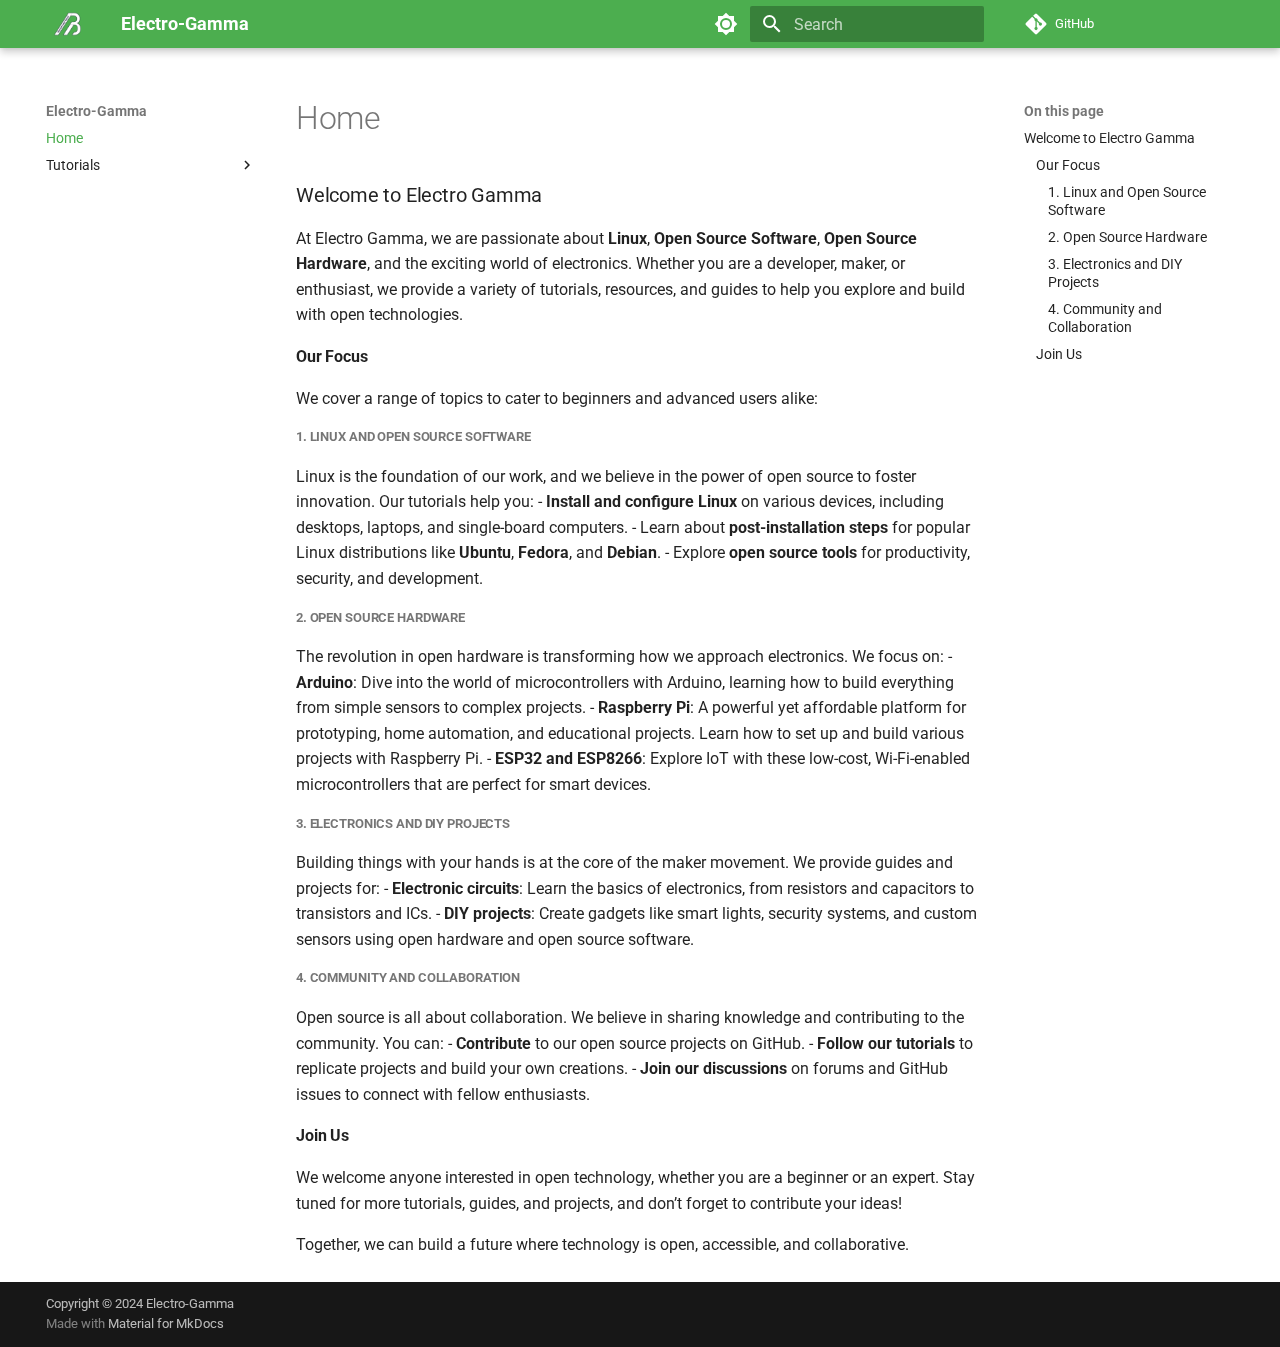
==== commit 19ee3955: "Deployed a16e84d with MkDocs version: 1.6.1" ====
--- a/index.html
+++ b/index.html
@@ -76,7 +76,7 @@
     <div data-md-component="skip">
       
         
-        <a href="#welcome_to_mkdocs" class="md-skip">
+        <a href="#welcome_to_electro_gamma" class="md-skip">
           Skip to content
         </a>
       
@@ -188,7 +188,7 @@
     
     
       <div class="md-header__source">
-        <a href="https://github.com/Electro-Gamma/" title="Go to repository" class="md-source" data-md-component="source">
+        <a href="https://github.com/Electro-Gamma/Electro-Gamma" title="Go to repository" class="md-source" data-md-component="source">
   <div class="md-source__icon md-icon">
     
     <svg xmlns="http://www.w3.org/2000/svg" viewBox="0 0 448 512"><!--! Font Awesome Free 6.5.2 by @fontawesome - https://fontawesome.com License - https://fontawesome.com/license/free (Icons: CC BY 4.0, Fonts: SIL OFL 1.1, Code: MIT License) Copyright 2024 Fonticons, Inc.--><path d="M439.55 236.05 244 40.45a28.87 28.87 0 0 0-40.81 0l-40.66 40.63 51.52 51.52c27.06-9.14 52.68 16.77 43.39 43.68l49.66 49.66c34.23-11.8 61.18 31 35.47 56.69-26.49 26.49-70.21-2.87-56-37.34L240.22 199v121.85c25.3 12.54 22.26 41.85 9.08 55a34.34 34.34 0 0 1-48.55 0c-17.57-17.6-11.07-46.91 11.25-56v-123c-20.8-8.51-24.6-30.74-18.64-45L142.57 101 8.45 235.14a28.86 28.86 0 0 0 0 40.81l195.61 195.6a28.86 28.86 0 0 0 40.8 0l194.69-194.69a28.86 28.86 0 0 0 0-40.81z"/></svg>
@@ -233,7 +233,7 @@
   </label>
   
     <div class="md-nav__source">
-      <a href="https://github.com/Electro-Gamma/" title="Go to repository" class="md-source" data-md-component="source">
+      <a href="https://github.com/Electro-Gamma/Electro-Gamma" title="Go to repository" class="md-source" data-md-component="source">
   <div class="md-source__icon md-icon">
     
     <svg xmlns="http://www.w3.org/2000/svg" viewBox="0 0 448 512"><!--! Font Awesome Free 6.5.2 by @fontawesome - https://fontawesome.com License - https://fontawesome.com/license/free (Icons: CC BY 4.0, Fonts: SIL OFL 1.1, Code: MIT License) Copyright 2024 Fonticons, Inc.--><path d="M439.55 236.05 244 40.45a28.87 28.87 0 0 0-40.81 0l-40.66 40.63 51.52 51.52c27.06-9.14 52.68 16.77 43.39 43.68l49.66 49.66c34.23-11.8 61.18 31 35.47 56.69-26.49 26.49-70.21-2.87-56-37.34L240.22 199v121.85c25.3 12.54 22.26 41.85 9.08 55a34.34 34.34 0 0 1-48.55 0c-17.57-17.6-11.07-46.91 11.25-56v-123c-20.8-8.51-24.6-30.74-18.64-45L142.57 101 8.45 235.14a28.86 28.86 0 0 0 0 40.81l195.61 195.6a28.86 28.86 0 0 0 40.8 0l194.69-194.69a28.86 28.86 0 0 0 0-40.81z"/></svg>
@@ -297,28 +297,70 @@
     <ul class="md-nav__list" data-md-component="toc" data-md-scrollfix>
       
         <li class="md-nav__item">
-  <a href="#welcome_to_mkdocs" class="md-nav__link">
-    <span class="md-ellipsis">
-      Welcome to MkDocs
-    </span>
-  </a>
-  
-    <nav class="md-nav" aria-label="Welcome to MkDocs">
+  <a href="#welcome_to_electro_gamma" class="md-nav__link">
+    <span class="md-ellipsis">
+      Welcome to Electro Gamma
+    </span>
+  </a>
+  
+    <nav class="md-nav" aria-label="Welcome to Electro Gamma">
       <ul class="md-nav__list">
         
           <li class="md-nav__item">
-  <a href="#commands" class="md-nav__link">
-    <span class="md-ellipsis">
-      Commands
-    </span>
-  </a>
-  
-</li>
-        
-          <li class="md-nav__item">
-  <a href="#project_layout" class="md-nav__link">
-    <span class="md-ellipsis">
-      Project layout
+  <a href="#our_focus" class="md-nav__link">
+    <span class="md-ellipsis">
+      Our Focus
+    </span>
+  </a>
+  
+    <nav class="md-nav" aria-label="Our Focus">
+      <ul class="md-nav__list">
+        
+          <li class="md-nav__item">
+  <a href="#1_linux_and_open_source_software" class="md-nav__link">
+    <span class="md-ellipsis">
+      1. Linux and Open Source Software
+    </span>
+  </a>
+  
+</li>
+        
+          <li class="md-nav__item">
+  <a href="#2_open_source_hardware" class="md-nav__link">
+    <span class="md-ellipsis">
+      2. Open Source Hardware
+    </span>
+  </a>
+  
+</li>
+        
+          <li class="md-nav__item">
+  <a href="#3_electronics_and_diy_projects" class="md-nav__link">
+    <span class="md-ellipsis">
+      3. Electronics and DIY Projects
+    </span>
+  </a>
+  
+</li>
+        
+          <li class="md-nav__item">
+  <a href="#4_community_and_collaboration" class="md-nav__link">
+    <span class="md-ellipsis">
+      4. Community and Collaboration
+    </span>
+  </a>
+  
+</li>
+        
+      </ul>
+    </nav>
+  
+</li>
+        
+          <li class="md-nav__item">
+  <a href="#join_us" class="md-nav__link">
+    <span class="md-ellipsis">
+      Join Us
     </span>
   </a>
   
@@ -431,28 +473,70 @@
     <ul class="md-nav__list" data-md-component="toc" data-md-scrollfix>
       
         <li class="md-nav__item">
-  <a href="#welcome_to_mkdocs" class="md-nav__link">
-    <span class="md-ellipsis">
-      Welcome to MkDocs
-    </span>
-  </a>
-  
-    <nav class="md-nav" aria-label="Welcome to MkDocs">
+  <a href="#welcome_to_electro_gamma" class="md-nav__link">
+    <span class="md-ellipsis">
+      Welcome to Electro Gamma
+    </span>
+  </a>
+  
+    <nav class="md-nav" aria-label="Welcome to Electro Gamma">
       <ul class="md-nav__list">
         
           <li class="md-nav__item">
-  <a href="#commands" class="md-nav__link">
-    <span class="md-ellipsis">
-      Commands
-    </span>
-  </a>
-  
-</li>
-        
-          <li class="md-nav__item">
-  <a href="#project_layout" class="md-nav__link">
-    <span class="md-ellipsis">
-      Project layout
+  <a href="#our_focus" class="md-nav__link">
+    <span class="md-ellipsis">
+      Our Focus
+    </span>
+  </a>
+  
+    <nav class="md-nav" aria-label="Our Focus">
+      <ul class="md-nav__list">
+        
+          <li class="md-nav__item">
+  <a href="#1_linux_and_open_source_software" class="md-nav__link">
+    <span class="md-ellipsis">
+      1. Linux and Open Source Software
+    </span>
+  </a>
+  
+</li>
+        
+          <li class="md-nav__item">
+  <a href="#2_open_source_hardware" class="md-nav__link">
+    <span class="md-ellipsis">
+      2. Open Source Hardware
+    </span>
+  </a>
+  
+</li>
+        
+          <li class="md-nav__item">
+  <a href="#3_electronics_and_diy_projects" class="md-nav__link">
+    <span class="md-ellipsis">
+      3. Electronics and DIY Projects
+    </span>
+  </a>
+  
+</li>
+        
+          <li class="md-nav__item">
+  <a href="#4_community_and_collaboration" class="md-nav__link">
+    <span class="md-ellipsis">
+      4. Community and Collaboration
+    </span>
+  </a>
+  
+</li>
+        
+      </ul>
+    </nav>
+  
+</li>
+        
+          <li class="md-nav__item">
+  <a href="#join_us" class="md-nav__link">
+    <span class="md-ellipsis">
+      Join Us
     </span>
   </a>
   
@@ -483,21 +567,32 @@
 
   <h1>Home</h1>
 
-<div><h3 id="welcome_to_mkdocs">Welcome to MkDocs<a class="headerlink" href="#welcome_to_mkdocs" title="Permanent link">⚓︎</a></h3>
-<p>For full documentation visit <a href="https://www.mkdocs.org">mkdocs.org</a>.</p>
-<h4 id="commands">Commands<a class="headerlink" href="#commands" title="Permanent link">⚓︎</a></h4>
-<ul>
-<li><code>mkdocs new [dir-name]</code> - Create a new project.</li>
-<li><code>mkdocs serve</code> - Start the live-reloading docs server.</li>
-<li><code>mkdocs build</code> - Build the documentation site.</li>
-<li><code>mkdocs -h</code> - Print help message and exit.</li>
-</ul>
-<h4 id="project_layout">Project layout<a class="headerlink" href="#project_layout" title="Permanent link">⚓︎</a></h4>
-<div class="highlight"><pre><span></span><code>mkdocs.yml    # The configuration file.
-docs/
-    index.md  # The documentation homepage.
-    ...       # Other markdown pages, images and other files.
-</code></pre></div></div>
+<div><h3 id="welcome_to_electro_gamma">Welcome to Electro Gamma<a class="headerlink" href="#welcome_to_electro_gamma" title="Permanent link">⚓︎</a></h3>
+<p>At Electro Gamma, we are passionate about <strong>Linux</strong>, <strong>Open Source Software</strong>, <strong>Open Source Hardware</strong>, and the exciting world of electronics. Whether you are a developer, maker, or enthusiast, we provide a variety of tutorials, resources, and guides to help you explore and build with open technologies. </p>
+<h4 id="our_focus">Our Focus<a class="headerlink" href="#our_focus" title="Permanent link">⚓︎</a></h4>
+<p>We cover a range of topics to cater to beginners and advanced users alike:</p>
+<h5 id="1_linux_and_open_source_software">1. Linux and Open Source Software<a class="headerlink" href="#1_linux_and_open_source_software" title="Permanent link">⚓︎</a></h5>
+<p>Linux is the foundation of our work, and we believe in the power of open source to foster innovation. Our tutorials help you:
+- <strong>Install and configure Linux</strong> on various devices, including desktops, laptops, and single-board computers.
+- Learn about <strong>post-installation steps</strong> for popular Linux distributions like <strong>Ubuntu</strong>, <strong>Fedora</strong>, and <strong>Debian</strong>.
+- Explore <strong>open source tools</strong> for productivity, security, and development.</p>
+<h5 id="2_open_source_hardware">2. Open Source Hardware<a class="headerlink" href="#2_open_source_hardware" title="Permanent link">⚓︎</a></h5>
+<p>The revolution in open hardware is transforming how we approach electronics. We focus on:
+- <strong>Arduino</strong>: Dive into the world of microcontrollers with Arduino, learning how to build everything from simple sensors to complex projects.
+- <strong>Raspberry Pi</strong>: A powerful yet affordable platform for prototyping, home automation, and educational projects. Learn how to set up and build various projects with Raspberry Pi.
+- <strong>ESP32 and ESP8266</strong>: Explore IoT with these low-cost, Wi-Fi-enabled microcontrollers that are perfect for smart devices.</p>
+<h5 id="3_electronics_and_diy_projects">3. Electronics and DIY Projects<a class="headerlink" href="#3_electronics_and_diy_projects" title="Permanent link">⚓︎</a></h5>
+<p>Building things with your hands is at the core of the maker movement. We provide guides and projects for:
+- <strong>Electronic circuits</strong>: Learn the basics of electronics, from resistors and capacitors to transistors and ICs.
+- <strong>DIY projects</strong>: Create gadgets like smart lights, security systems, and custom sensors using open hardware and open source software.</p>
+<h5 id="4_community_and_collaboration">4. Community and Collaboration<a class="headerlink" href="#4_community_and_collaboration" title="Permanent link">⚓︎</a></h5>
+<p>Open source is all about collaboration. We believe in sharing knowledge and contributing to the community. You can:
+- <strong>Contribute</strong> to our open source projects on GitHub.
+- <strong>Follow our tutorials</strong> to replicate projects and build your own creations.
+- <strong>Join our discussions</strong> on forums and GitHub issues to connect with fellow enthusiasts.</p>
+<h4 id="join_us">Join Us<a class="headerlink" href="#join_us" title="Permanent link">⚓︎</a></h4>
+<p>We welcome anyone interested in open technology, whether you are a beginner or an expert. Stay tuned for more tutorials, guides, and projects, and don’t forget to contribute your ideas!</p>
+<p>Together, we can build a future where technology is open, accessible, and collaborative.</p></div>
 
 
 
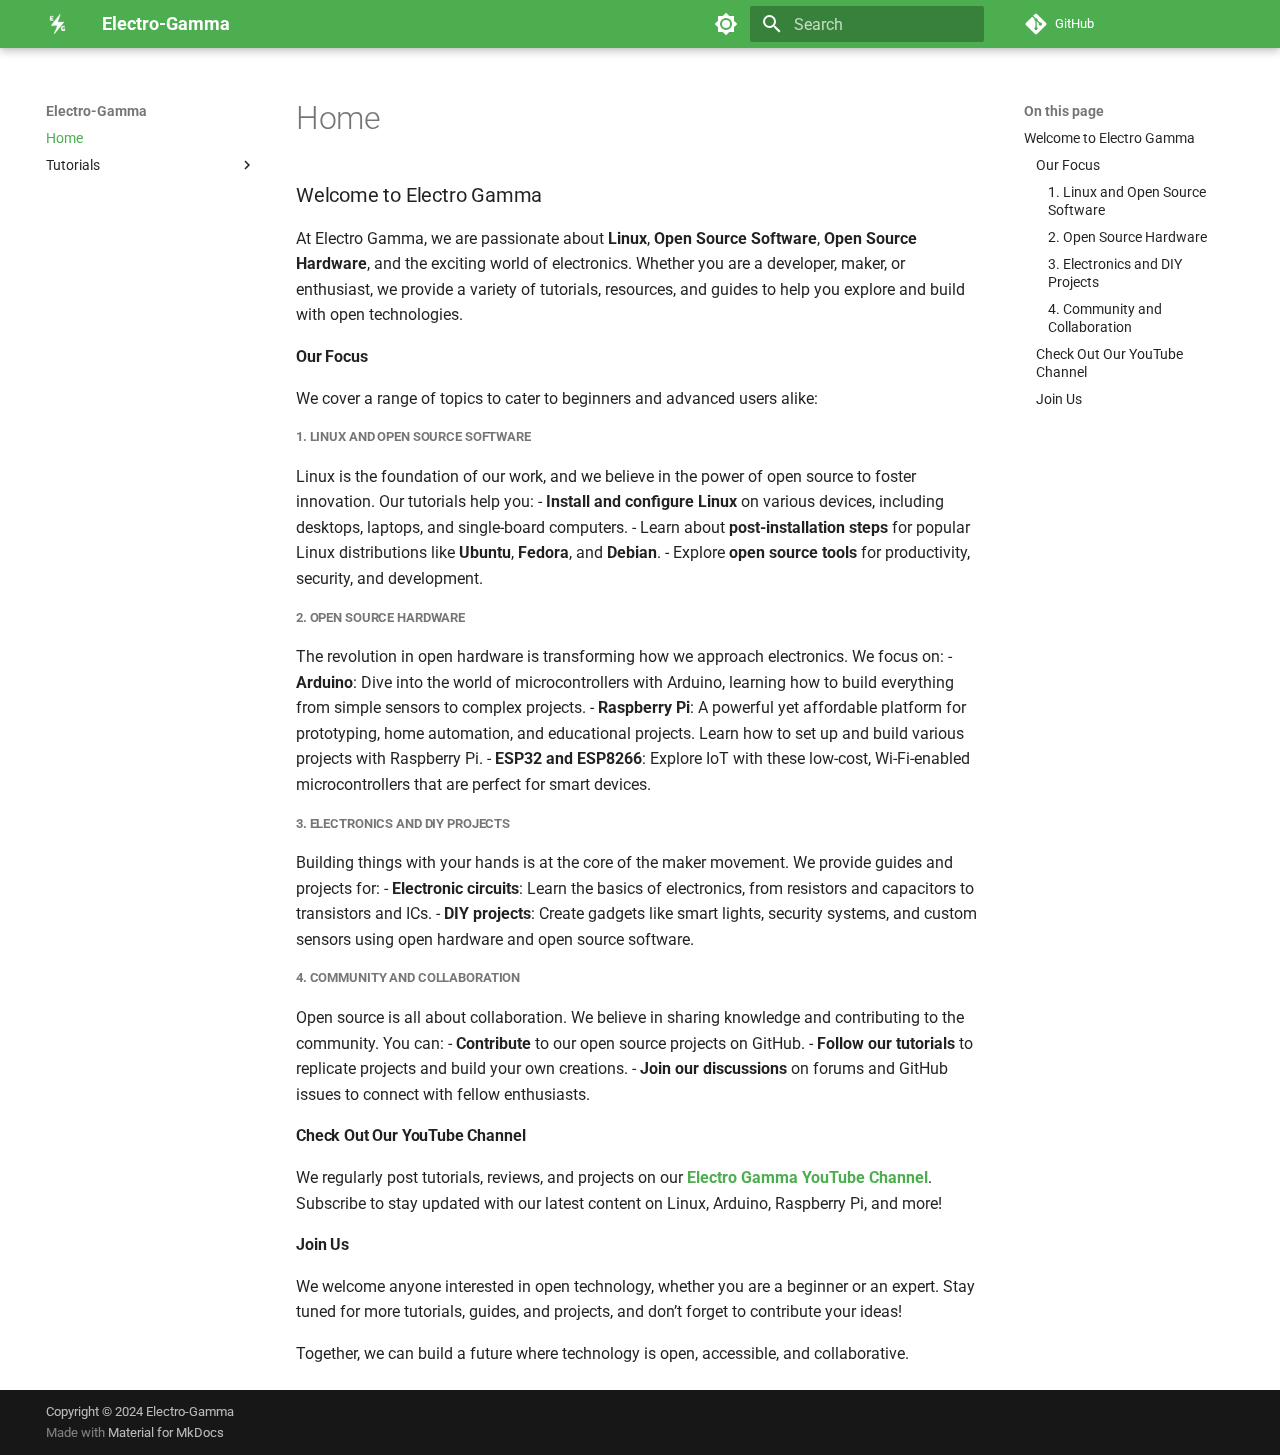
==== commit f557fcfc: "Deployed a16e84d with MkDocs version: 1.6.1" ====
--- a/index.html
+++ b/index.html
@@ -358,6 +358,15 @@
 </li>
         
           <li class="md-nav__item">
+  <a href="#check_out_our_youtube_channel" class="md-nav__link">
+    <span class="md-ellipsis">
+      Check Out Our YouTube Channel
+    </span>
+  </a>
+  
+</li>
+        
+          <li class="md-nav__item">
   <a href="#join_us" class="md-nav__link">
     <span class="md-ellipsis">
       Join Us
@@ -530,6 +539,15 @@
         
       </ul>
     </nav>
+  
+</li>
+        
+          <li class="md-nav__item">
+  <a href="#check_out_our_youtube_channel" class="md-nav__link">
+    <span class="md-ellipsis">
+      Check Out Our YouTube Channel
+    </span>
+  </a>
   
 </li>
         
@@ -590,6 +608,8 @@
 - <strong>Contribute</strong> to our open source projects on GitHub.
 - <strong>Follow our tutorials</strong> to replicate projects and build your own creations.
 - <strong>Join our discussions</strong> on forums and GitHub issues to connect with fellow enthusiasts.</p>
+<h4 id="check_out_our_youtube_channel">Check Out Our YouTube Channel<a class="headerlink" href="#check_out_our_youtube_channel" title="Permanent link">⚓︎</a></h4>
+<p>We regularly post tutorials, reviews, and projects on our <strong><a href="https://www.youtube.com/@electro-gamma">Electro Gamma YouTube Channel</a></strong>. Subscribe to stay updated with our latest content on Linux, Arduino, Raspberry Pi, and more!</p>
 <h4 id="join_us">Join Us<a class="headerlink" href="#join_us" title="Permanent link">⚓︎</a></h4>
 <p>We welcome anyone interested in open technology, whether you are a beginner or an expert. Stay tuned for more tutorials, guides, and projects, and don’t forget to contribute your ideas!</p>
 <p>Together, we can build a future where technology is open, accessible, and collaborative.</p></div>
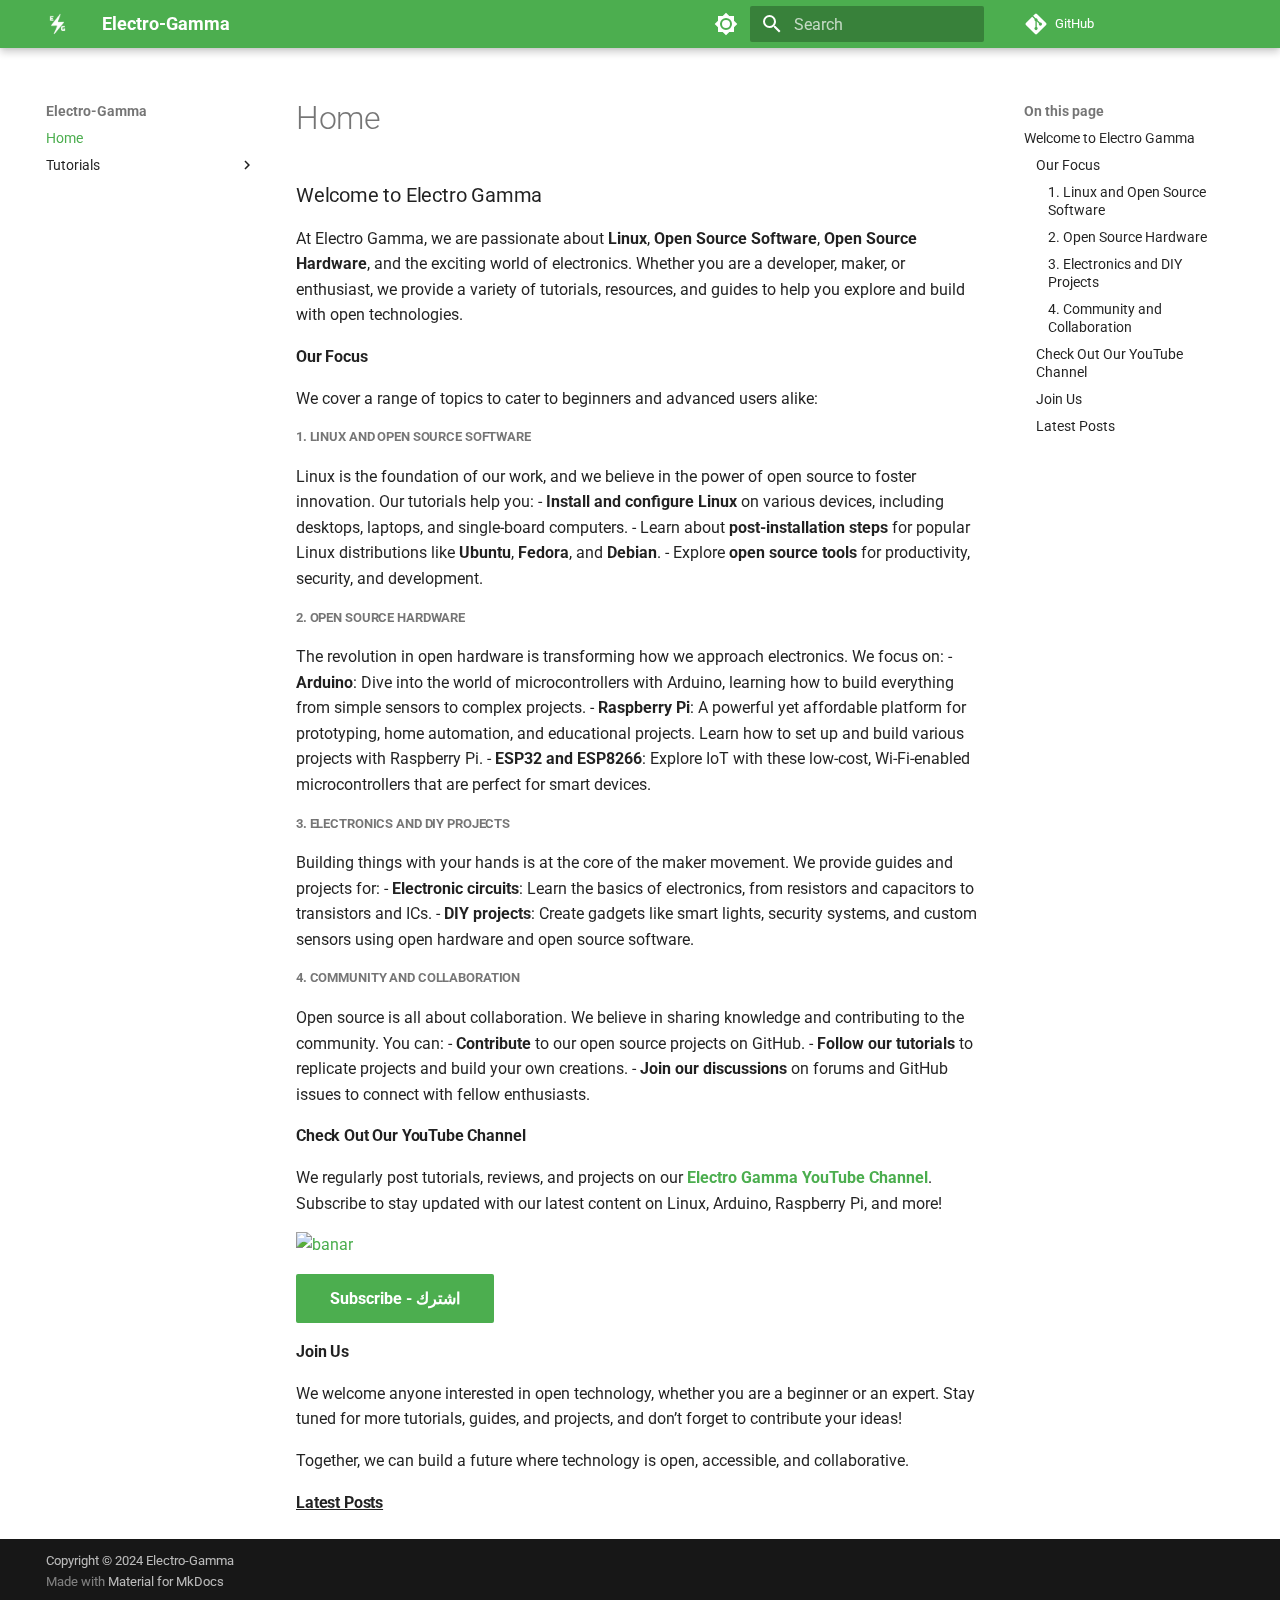
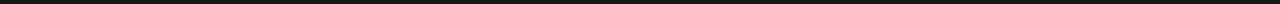
==== commit d328f73c: "Deployed a16e84d with MkDocs version: 1.6.1" ====
--- a/index.html
+++ b/index.html
@@ -375,6 +375,15 @@
   
 </li>
         
+          <li class="md-nav__item">
+  <a href="#latest_posts" class="md-nav__link">
+    <span class="md-ellipsis">
+      Latest Posts
+    </span>
+  </a>
+  
+</li>
+        
       </ul>
     </nav>
   
@@ -555,6 +564,15 @@
   <a href="#join_us" class="md-nav__link">
     <span class="md-ellipsis">
       Join Us
+    </span>
+  </a>
+  
+</li>
+        
+          <li class="md-nav__item">
+  <a href="#latest_posts" class="md-nav__link">
+    <span class="md-ellipsis">
+      Latest Posts
     </span>
   </a>
   
@@ -610,9 +628,12 @@
 - <strong>Join our discussions</strong> on forums and GitHub issues to connect with fellow enthusiasts.</p>
 <h4 id="check_out_our_youtube_channel">Check Out Our YouTube Channel<a class="headerlink" href="#check_out_our_youtube_channel" title="Permanent link">⚓︎</a></h4>
 <p>We regularly post tutorials, reviews, and projects on our <strong><a href="https://www.youtube.com/@electro-gamma">Electro Gamma YouTube Channel</a></strong>. Subscribe to stay updated with our latest content on Linux, Arduino, Raspberry Pi, and more!</p>
+<p><a href="https://www.youtube.com/@electro-gamma"><img alt="banar" src="assets/Electro-Gamma/banar.png"></a></p>
+<p><a class="md-button md-button--primary" href="https://www.youtube.com/@electro-gamma?sub_confirmation=1">Subscribe - اشترك</a></p>
 <h4 id="join_us">Join Us<a class="headerlink" href="#join_us" title="Permanent link">⚓︎</a></h4>
 <p>We welcome anyone interested in open technology, whether you are a beginner or an expert. Stay tuned for more tutorials, guides, and projects, and don’t forget to contribute your ideas!</p>
-<p>Together, we can build a future where technology is open, accessible, and collaborative.</p></div>
+<p>Together, we can build a future where technology is open, accessible, and collaborative.</p>
+<h4 id="latest_posts"><ins>Latest Posts</ins><a class="headerlink" href="#latest_posts" title="Permanent link">⚓︎</a></h4></div>
 
 
 
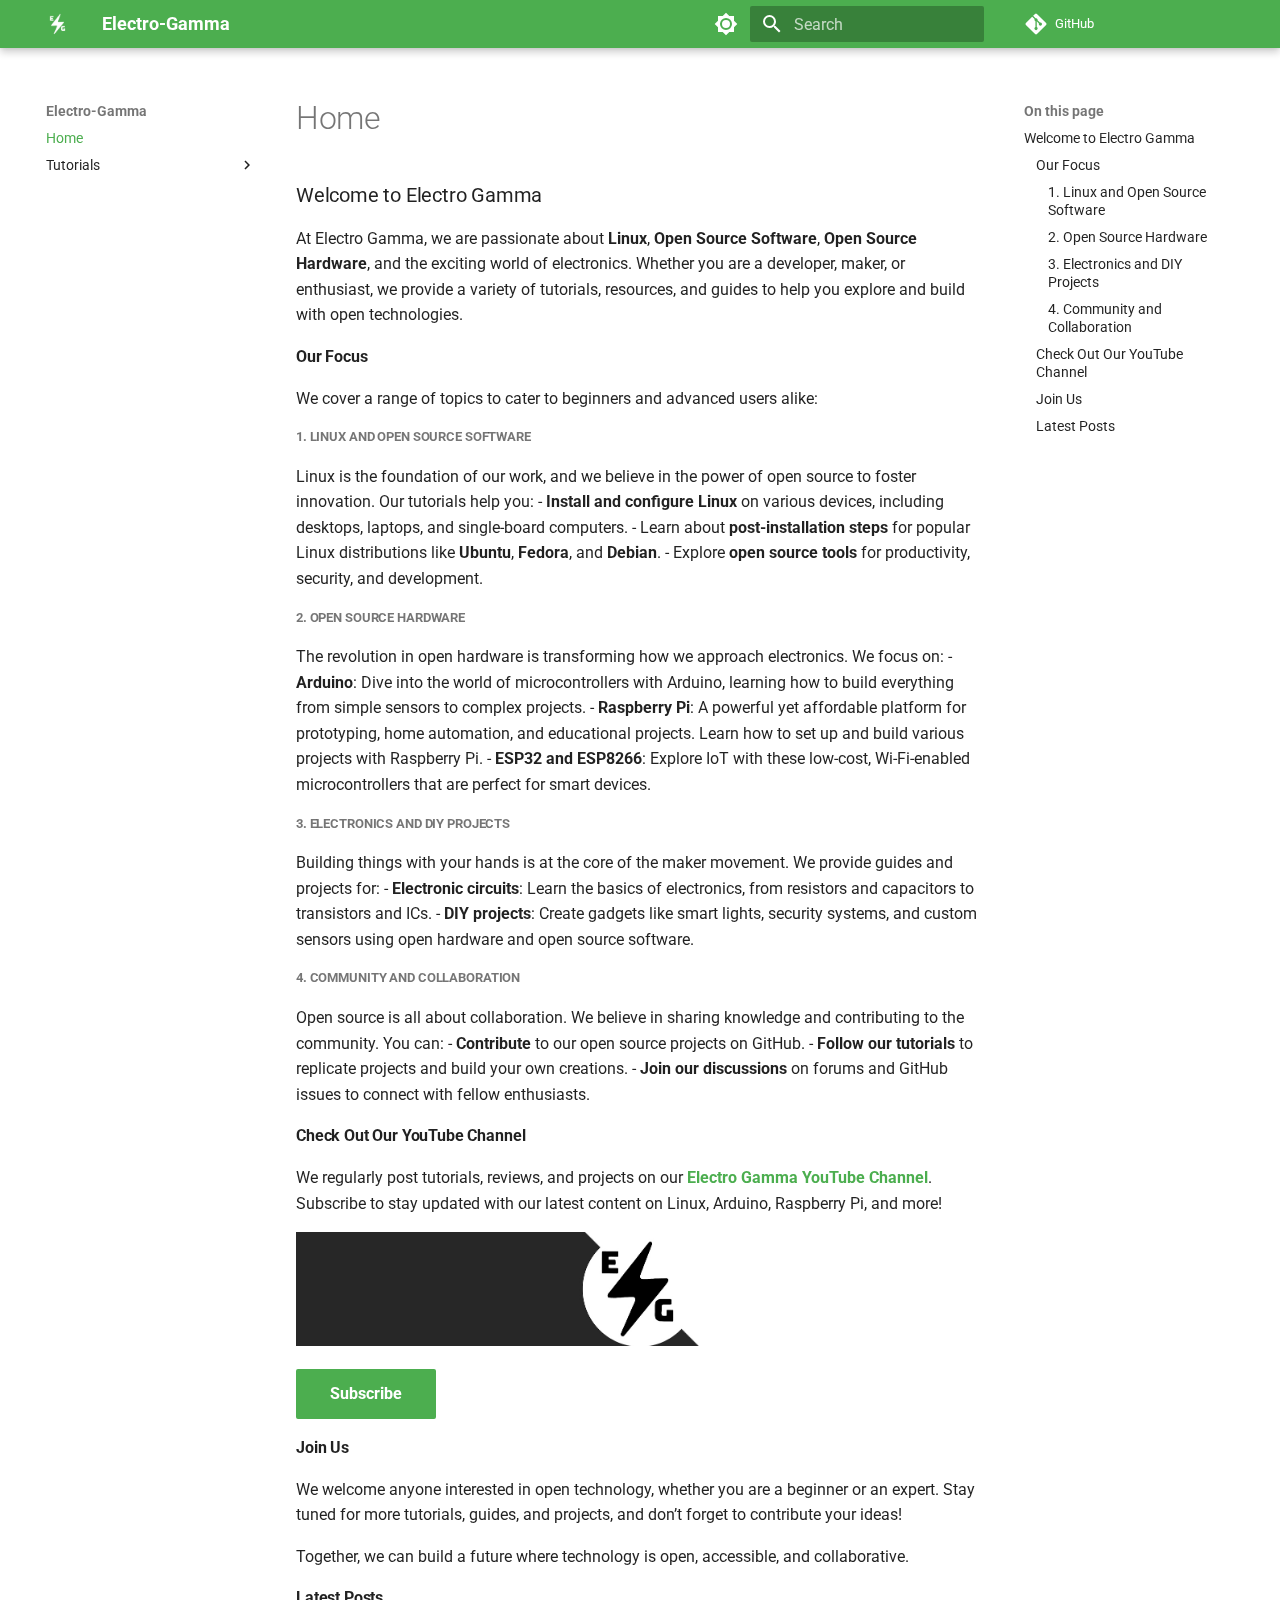
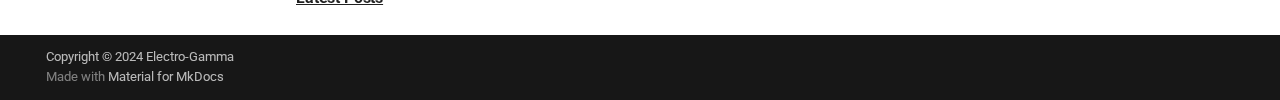
==== commit 5d15666e: "Deployed a16e84d with MkDocs version: 1.6.1" ====
--- a/index.html
+++ b/index.html
@@ -628,8 +628,8 @@
 - <strong>Join our discussions</strong> on forums and GitHub issues to connect with fellow enthusiasts.</p>
 <h4 id="check_out_our_youtube_channel">Check Out Our YouTube Channel<a class="headerlink" href="#check_out_our_youtube_channel" title="Permanent link">⚓︎</a></h4>
 <p>We regularly post tutorials, reviews, and projects on our <strong><a href="https://www.youtube.com/@electro-gamma">Electro Gamma YouTube Channel</a></strong>. Subscribe to stay updated with our latest content on Linux, Arduino, Raspberry Pi, and more!</p>
-<p><a href="https://www.youtube.com/@electro-gamma"><img alt="banar" src="assets/Electro-Gamma/banar.png"></a></p>
-<p><a class="md-button md-button--primary" href="https://www.youtube.com/@electro-gamma?sub_confirmation=1">Subscribe - اشترك</a></p>
+<p><a href="https://www.youtube.com/@electro-gamma"><img alt="banar" src="Electro-Gamma/assets/banar.jpg"></a></p>
+<p><a class="md-button md-button--primary" href="https://www.youtube.com/@electro-gamma?sub_confirmation=1">Subscribe </a></p>
 <h4 id="join_us">Join Us<a class="headerlink" href="#join_us" title="Permanent link">⚓︎</a></h4>
 <p>We welcome anyone interested in open technology, whether you are a beginner or an expert. Stay tuned for more tutorials, guides, and projects, and don’t forget to contribute your ideas!</p>
 <p>Together, we can build a future where technology is open, accessible, and collaborative.</p>
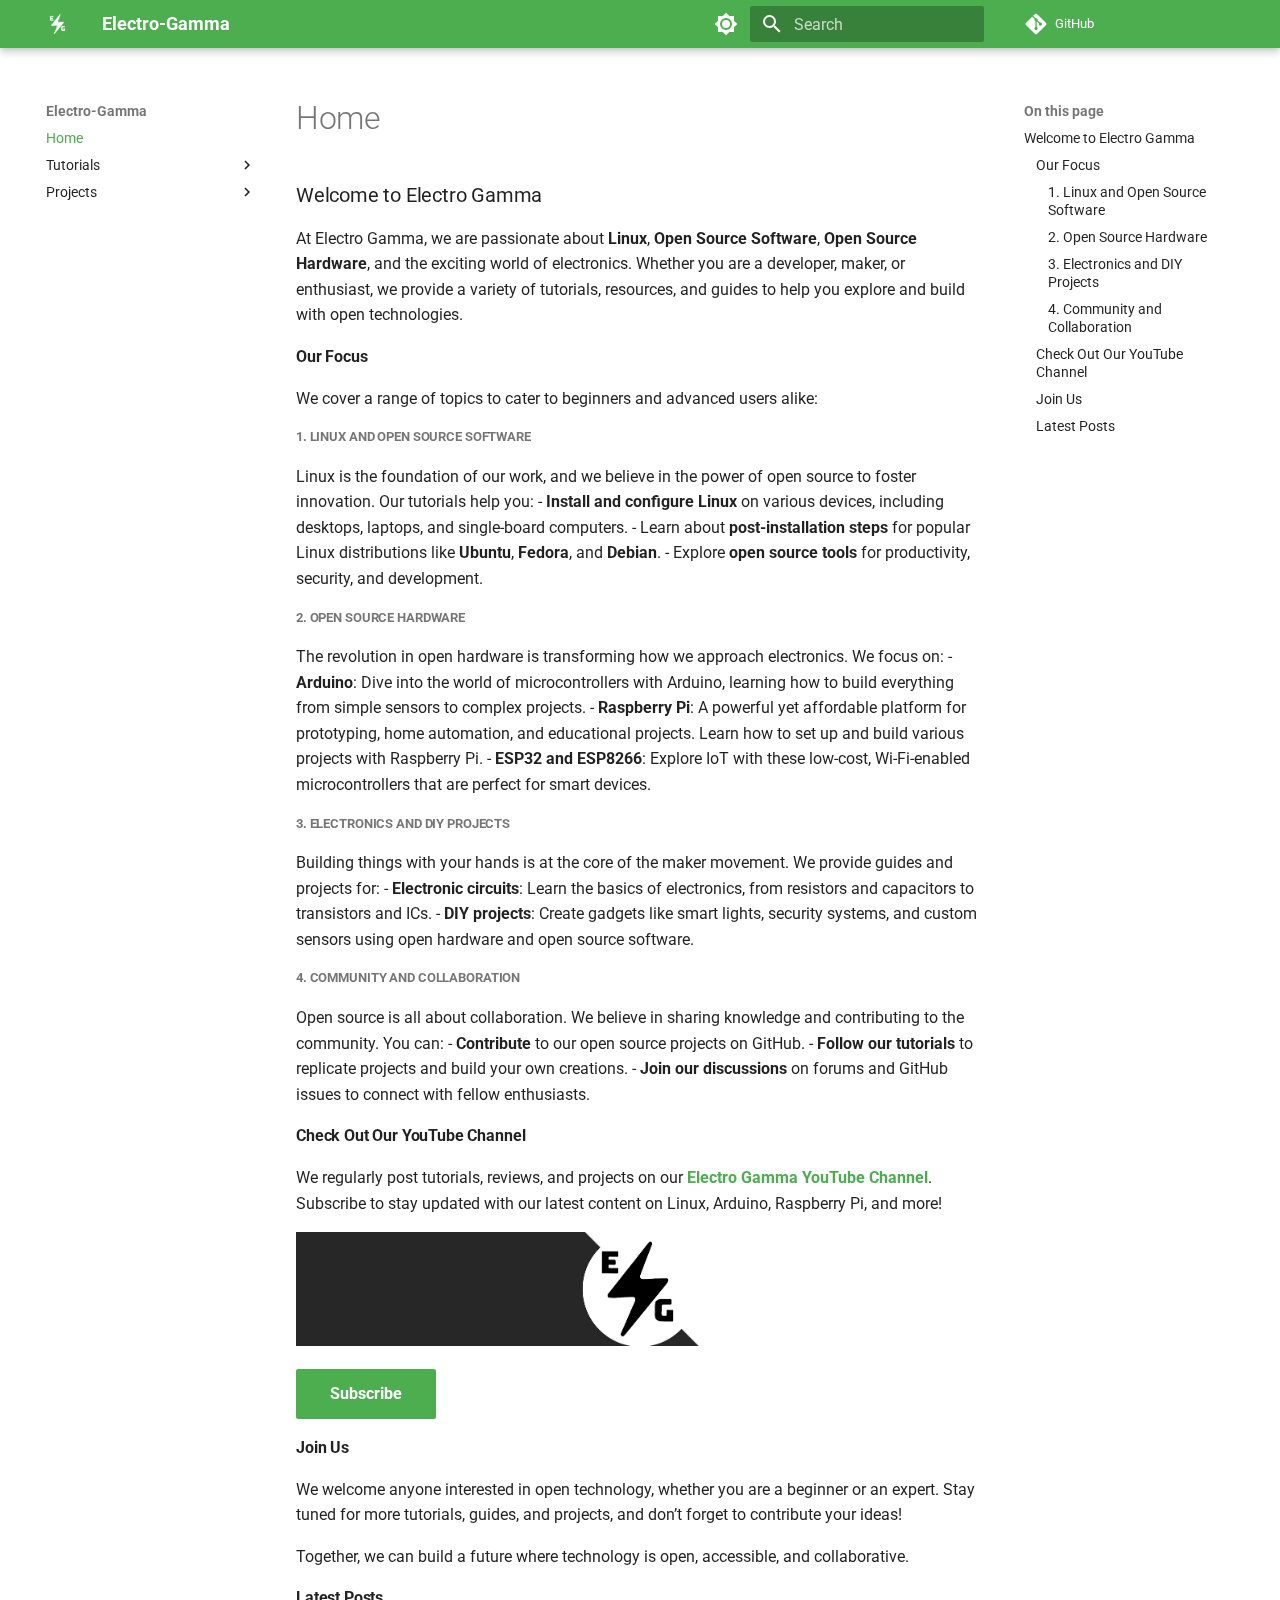
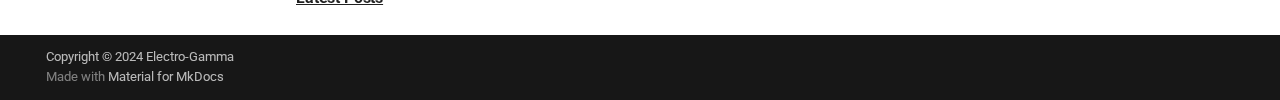
==== commit 5027e909: "Deployed a16e84d with MkDocs version: 1.6.1" ====
--- a/index.html
+++ b/index.html
@@ -14,7 +14,7 @@
       
       
       
-        <link rel="next" href="Tutorials/Router-Scripts/">
+        <link rel="next" href="Tutorials/Arduino%20Blink/">
       
       
       <link rel="icon" href="/Electro-Gamma/assets/logo.png">
@@ -443,7 +443,74 @@
   
   
     <li class="md-nav__item">
-      <a href="Tutorials/Router-Scripts/" class="md-nav__link">
+      <a href="Tutorials/Arduino%20Blink/" class="md-nav__link">
+        
+  
+  <span class="md-ellipsis">
+    Arduino Blink
+  </span>
+  
+
+      </a>
+    </li>
+  
+
+              
+            
+          </ul>
+        </nav>
+      
+    </li>
+  
+
+    
+      
+      
+  
+  
+  
+  
+    
+    
+      
+        
+      
+    
+    
+    
+    <li class="md-nav__item md-nav__item--nested">
+      
+        
+        
+        <input class="md-nav__toggle md-toggle " type="checkbox" id="__nav_3" >
+        
+          
+          <label class="md-nav__link" for="__nav_3" id="__nav_3_label" tabindex="0">
+            
+  
+  <span class="md-ellipsis">
+    Projects
+  </span>
+  
+
+            <span class="md-nav__icon md-icon"></span>
+          </label>
+        
+        <nav class="md-nav" data-md-level="1" aria-labelledby="__nav_3_label" aria-expanded="false">
+          <label class="md-nav__title" for="__nav_3">
+            <span class="md-nav__icon md-icon"></span>
+            Projects
+          </label>
+          <ul class="md-nav__list" data-md-scrollfix>
+            
+              
+                
+  
+  
+  
+  
+    <li class="md-nav__item">
+      <a href="Projects/Router-Scripts/" class="md-nav__link">
         
   
   <span class="md-ellipsis">
@@ -684,7 +751,7 @@
     </div>
     
     
-    <script id="__config" type="application/json">{"base": ".", "features": ["navigation.instant", "navigation.indexes"], "search": "assets/javascripts/workers/search.b8dbb3d2.min.js", "translations": {"clipboard.copied": "Copied to clipboard", "clipboard.copy": "Copy to clipboard", "search.result.more.one": "1 more on this page", "search.result.more.other": "# more on this page", "search.result.none": "No matching documents", "search.result.one": "1 matching document", "search.result.other": "# matching documents", "search.result.placeholder": "Type to start searching", "search.result.term.missing": "Missing", "select.version": "Select version"}}</script>
+    <script id="__config" type="application/json">{"base": ".", "features": ["navigation.instant", "navigation.indexes", "content.code.copy"], "search": "assets/javascripts/workers/search.b8dbb3d2.min.js", "translations": {"clipboard.copied": "Copied to clipboard", "clipboard.copy": "Copy to clipboard", "search.result.more.one": "1 more on this page", "search.result.more.other": "# more on this page", "search.result.none": "No matching documents", "search.result.one": "1 matching document", "search.result.other": "# matching documents", "search.result.placeholder": "Type to start searching", "search.result.term.missing": "Missing", "select.version": "Select version"}}</script>
     
     
       <script src="assets/javascripts/bundle.3220b9d7.min.js"></script>
